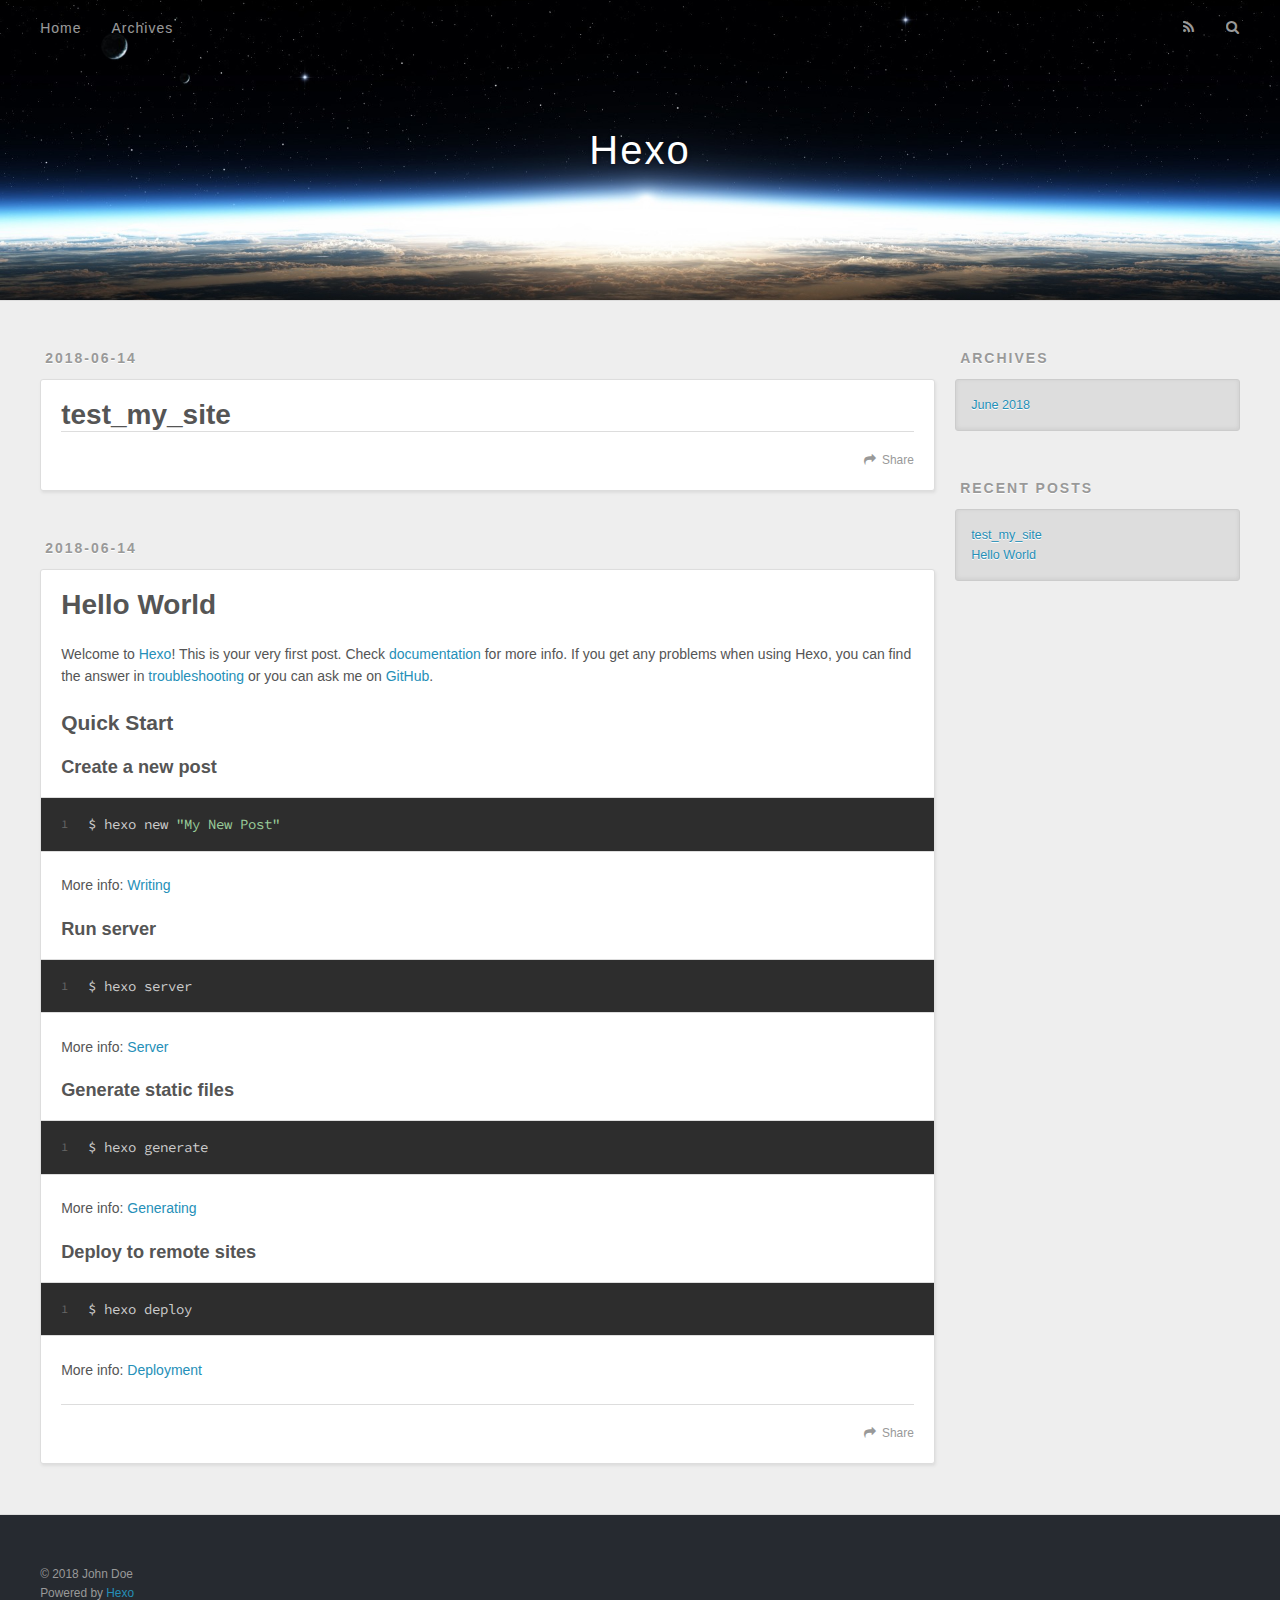
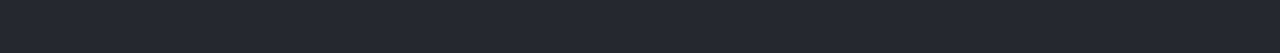
==== index.html @ 6af15e05 "Site updated: 2018-06-14 11:07:55" ====
<!DOCTYPE html>
<html>
<head>
  <meta charset="utf-8">
  

  
  <title>Hexo</title>
  <meta name="viewport" content="width=device-width, initial-scale=1, maximum-scale=1">
  <meta property="og:type" content="website">
<meta property="og:title" content="Hexo">
<meta property="og:url" content="http://yoursite.com/index.html">
<meta property="og:site_name" content="Hexo">
<meta property="og:locale" content="default">
<meta name="twitter:card" content="summary">
<meta name="twitter:title" content="Hexo">
  
    <link rel="alternate" href="/atom.xml" title="Hexo" type="application/atom+xml">
  
  
    <link rel="icon" href="/favicon.png">
  
  
    <link href="//fonts.googleapis.com/css?family=Source+Code+Pro" rel="stylesheet" type="text/css">
  
  <link rel="stylesheet" href="/css/style.css">
</head>

<body>
  <div id="container">
    <div id="wrap">
      <header id="header">
  <div id="banner"></div>
  <div id="header-outer" class="outer">
    <div id="header-title" class="inner">
      <h1 id="logo-wrap">
        <a href="/" id="logo">Hexo</a>
      </h1>
      
    </div>
    <div id="header-inner" class="inner">
      <nav id="main-nav">
        <a id="main-nav-toggle" class="nav-icon"></a>
        
          <a class="main-nav-link" href="/">Home</a>
        
          <a class="main-nav-link" href="/archives">Archives</a>
        
      </nav>
      <nav id="sub-nav">
        
          <a id="nav-rss-link" class="nav-icon" href="/atom.xml" title="RSS Feed"></a>
        
        <a id="nav-search-btn" class="nav-icon" title="Search"></a>
      </nav>
      <div id="search-form-wrap">
        <form action="//google.com/search" method="get" accept-charset="UTF-8" class="search-form"><input type="search" name="q" class="search-form-input" placeholder="Search"><button type="submit" class="search-form-submit">&#xF002;</button><input type="hidden" name="sitesearch" value="http://yoursite.com"></form>
      </div>
    </div>
  </div>
</header>
      <div class="outer">
        <section id="main">
  
    <article id="post-test-my-site" class="article article-type-post" itemscope itemprop="blogPost">
  <div class="article-meta">
    <a href="/2018/06/14/test-my-site/" class="article-date">
  <time datetime="2018-06-13T19:52:14.000Z" itemprop="datePublished">2018-06-14</time>
</a>
    
  </div>
  <div class="article-inner">
    
    
      <header class="article-header">
        
  
    <h1 itemprop="name">
      <a class="article-title" href="/2018/06/14/test-my-site/">test_my_site</a>
    </h1>
  

      </header>
    
    <div class="article-entry" itemprop="articleBody">
      
        
      
    </div>
    <footer class="article-footer">
      <a data-url="http://yoursite.com/2018/06/14/test-my-site/" data-id="cjidyrvux0000ncukqddvojl5" class="article-share-link">Share</a>
      
      
    </footer>
  </div>
  
</article>


  
    <article id="post-hello-world" class="article article-type-post" itemscope itemprop="blogPost">
  <div class="article-meta">
    <a href="/2018/06/14/hello-world/" class="article-date">
  <time datetime="2018-06-13T19:39:24.298Z" itemprop="datePublished">2018-06-14</time>
</a>
    
  </div>
  <div class="article-inner">
    
    
      <header class="article-header">
        
  
    <h1 itemprop="name">
      <a class="article-title" href="/2018/06/14/hello-world/">Hello World</a>
    </h1>
  

      </header>
    
    <div class="article-entry" itemprop="articleBody">
      
        <p>Welcome to <a href="https://hexo.io/" target="_blank" rel="noopener">Hexo</a>! This is your very first post. Check <a href="https://hexo.io/docs/" target="_blank" rel="noopener">documentation</a> for more info. If you get any problems when using Hexo, you can find the answer in <a href="https://hexo.io/docs/troubleshooting.html" target="_blank" rel="noopener">troubleshooting</a> or you can ask me on <a href="https://github.com/hexojs/hexo/issues" target="_blank" rel="noopener">GitHub</a>.</p>
<h2 id="Quick-Start"><a href="#Quick-Start" class="headerlink" title="Quick Start"></a>Quick Start</h2><h3 id="Create-a-new-post"><a href="#Create-a-new-post" class="headerlink" title="Create a new post"></a>Create a new post</h3><figure class="highlight bash"><table><tr><td class="gutter"><pre><span class="line">1</span><br></pre></td><td class="code"><pre><span class="line">$ hexo new <span class="string">"My New Post"</span></span><br></pre></td></tr></table></figure>
<p>More info: <a href="https://hexo.io/docs/writing.html" target="_blank" rel="noopener">Writing</a></p>
<h3 id="Run-server"><a href="#Run-server" class="headerlink" title="Run server"></a>Run server</h3><figure class="highlight bash"><table><tr><td class="gutter"><pre><span class="line">1</span><br></pre></td><td class="code"><pre><span class="line">$ hexo server</span><br></pre></td></tr></table></figure>
<p>More info: <a href="https://hexo.io/docs/server.html" target="_blank" rel="noopener">Server</a></p>
<h3 id="Generate-static-files"><a href="#Generate-static-files" class="headerlink" title="Generate static files"></a>Generate static files</h3><figure class="highlight bash"><table><tr><td class="gutter"><pre><span class="line">1</span><br></pre></td><td class="code"><pre><span class="line">$ hexo generate</span><br></pre></td></tr></table></figure>
<p>More info: <a href="https://hexo.io/docs/generating.html" target="_blank" rel="noopener">Generating</a></p>
<h3 id="Deploy-to-remote-sites"><a href="#Deploy-to-remote-sites" class="headerlink" title="Deploy to remote sites"></a>Deploy to remote sites</h3><figure class="highlight bash"><table><tr><td class="gutter"><pre><span class="line">1</span><br></pre></td><td class="code"><pre><span class="line">$ hexo deploy</span><br></pre></td></tr></table></figure>
<p>More info: <a href="https://hexo.io/docs/deployment.html" target="_blank" rel="noopener">Deployment</a></p>

      
    </div>
    <footer class="article-footer">
      <a data-url="http://yoursite.com/2018/06/14/hello-world/" data-id="cjidyrvvb0001ncukawbu285p" class="article-share-link">Share</a>
      
      
    </footer>
  </div>
  
</article>


  


</section>
        
          <aside id="sidebar">
  
    

  
    

  
    
  
    
  <div class="widget-wrap">
    <h3 class="widget-title">Archives</h3>
    <div class="widget">
      <ul class="archive-list"><li class="archive-list-item"><a class="archive-list-link" href="/archives/2018/06/">June 2018</a></li></ul>
    </div>
  </div>


  
    
  <div class="widget-wrap">
    <h3 class="widget-title">Recent Posts</h3>
    <div class="widget">
      <ul>
        
          <li>
            <a href="/2018/06/14/test-my-site/">test_my_site</a>
          </li>
        
          <li>
            <a href="/2018/06/14/hello-world/">Hello World</a>
          </li>
        
      </ul>
    </div>
  </div>

  
</aside>
        
      </div>
      <footer id="footer">
  
  <div class="outer">
    <div id="footer-info" class="inner">
      &copy; 2018 John Doe<br>
      Powered by <a href="http://hexo.io/" target="_blank">Hexo</a>
    </div>
  </div>
</footer>
    </div>
    <nav id="mobile-nav">
  
    <a href="/" class="mobile-nav-link">Home</a>
  
    <a href="/archives" class="mobile-nav-link">Archives</a>
  
</nav>
    

<script src="//ajax.googleapis.com/ajax/libs/jquery/2.0.3/jquery.min.js"></script>


  <link rel="stylesheet" href="/fancybox/jquery.fancybox.css">
  <script src="/fancybox/jquery.fancybox.pack.js"></script>


<script src="/js/script.js"></script>



  </div>
</body>
</html>
---- css/style.css ----
body {
  width: 100%;
}
body:before,
body:after {
  content: "";
  display: table;
}
body:after {
  clear: both;
}
html,
body,
div,
span,
applet,
object,
iframe,
h1,
h2,
h3,
h4,
h5,
h6,
p,
blockquote,
pre,
a,
abbr,
acronym,
address,
big,
cite,
code,
del,
dfn,
em,
img,
ins,
kbd,
q,
s,
samp,
small,
strike,
strong,
sub,
sup,
tt,
var,
dl,
dt,
dd,
ol,
ul,
li,
fieldset,
form,
label,
legend,
table,
caption,
tbody,
tfoot,
thead,
tr,
th,
td {
  margin: 0;
  padding: 0;
  border: 0;
  outline: 0;
  font-weight: inherit;
  font-style: inherit;
  font-family: inherit;
  font-size: 100%;
  vertical-align: baseline;
}
body {
  line-height: 1;
  color: #000;
  background: #fff;
}
ol,
ul {
  list-style: none;
}
table {
  border-collapse: separate;
  border-spacing: 0;
  vertical-align: middle;
}
caption,
th,
td {
  text-align: left;
  font-weight: normal;
  vertical-align: middle;
}
a img {
  border: none;
}
input,
button {
  margin: 0;
  padding: 0;
}
input::-moz-focus-inner,
button::-moz-focus-inner {
  border: 0;
  padding: 0;
}
@font-face {
  font-family: FontAwesome;
  font-style: normal;
  font-weight: normal;
  src: url("fonts/fontawesome-webfont.eot?v=#4.0.3");
  src: url("fonts/fontawesome-webfont.eot?#iefix&v=#4.0.3") format("embedded-opentype"), url("fonts/fontawesome-webfont.woff?v=#4.0.3") format("woff"), url("fonts/fontawesome-webfont.ttf?v=#4.0.3") format("truetype"), url("fonts/fontawesome-webfont.svg#fontawesomeregular?v=#4.0.3") format("svg");
}
html,
body,
#container {
  height: 100%;
}
body {
  background: #eee;
  font: 14px -apple-system, BlinkMacSystemFont, "Segoe UI", "Roboto", "Oxygen", "Ubuntu", "Cantarell", "Fira Sans", "Droid Sans", "Helvetica Neue", sans-serif;
  -webkit-text-size-adjust: 100%;
}
.outer {
  max-width: 1220px;
  margin: 0 auto;
  padding: 0 20px;
}
.outer:before,
.outer:after {
  content: "";
  display: table;
}
.outer:after {
  clear: both;
}
.inner {
  display: inline;
  float: left;
  width: 98.33333333333333%;
  margin: 0 0.833333333333333%;
}
.left,
.alignleft {
  float: left;
}
.right,
.alignright {
  float: right;
}
.clear {
  clear: both;
}
#container {
  position: relative;
}
.mobile-nav-on {
  overflow: hidden;
}
#wrap {
  height: 100%;
  width: 100%;
  position: absolute;
  top: 0;
  left: 0;
  -webkit-transition: 0.2s ease-out;
  -moz-transition: 0.2s ease-out;
  -ms-transition: 0.2s ease-out;
  transition: 0.2s ease-out;
  z-index: 1;
  background: #eee;
}
.mobile-nav-on #wrap {
  left: 280px;
}
@media screen and (min-width: 768px) {
  #main {
    display: inline;
    float: left;
    width: 73.33333333333333%;
    margin: 0 0.833333333333333%;
  }
}
.article-date,
.article-category-link,
.archive-year,
.widget-title {
  text-decoration: none;
  text-transform: uppercase;
  letter-spacing: 2px;
  color: #999;
  margin-bottom: 1em;
  margin-left: 5px;
  line-height: 1em;
  text-shadow: 0 1px #fff;
  font-weight: bold;
}
.article-inner,
.archive-article-inner {
  background: #fff;
  -webkit-box-shadow: 1px 2px 3px #ddd;
  box-shadow: 1px 2px 3px #ddd;
  border: 1px solid #ddd;
  border-radius: 3px;
}
.article-entry h1,
.widget h1 {
  font-size: 2em;
}
.article-entry h2,
.widget h2 {
  font-size: 1.5em;
}
.article-entry h3,
.widget h3 {
  font-size: 1.3em;
}
.article-entry h4,
.widget h4 {
  font-size: 1.2em;
}
.article-entry h5,
.widget h5 {
  font-size: 1em;
}
.article-entry h6,
.widget h6 {
  font-size: 1em;
  color: #999;
}
.article-entry hr,
.widget hr {
  border: 1px dashed #ddd;
}
.article-entry strong,
.widget strong {
  font-weight: bold;
}
.article-entry em,
.widget em,
.article-entry cite,
.widget cite {
  font-style: italic;
}
.article-entry sup,
.widget sup,
.article-entry sub,
.widget sub {
  font-size: 0.75em;
  line-height: 0;
  position: relative;
  vertical-align: baseline;
}
.article-entry sup,
.widget sup {
  top: -0.5em;
}
.article-entry sub,
.widget sub {
  bottom: -0.2em;
}
.article-entry small,
.widget small {
  font-size: 0.85em;
}
.article-entry acronym,
.widget acronym,
.article-entry abbr,
.widget abbr {
  border-bottom: 1px dotted;
}
.article-entry ul,
.widget ul,
.article-entry ol,
.widget ol,
.article-entry dl,
.widget dl {
  margin: 0 20px;
  line-height: 1.6em;
}
.article-entry ul ul,
.widget ul ul,
.article-entry ol ul,
.widget ol ul,
.article-entry ul ol,
.widget ul ol,
.article-entry ol ol,
.widget ol ol {
  margin-top: 0;
  margin-bottom: 0;
}
.article-entry ul,
.widget ul {
  list-style: disc;
}
.article-entry ol,
.widget ol {
  list-style: decimal;
}
.article-entry dt,
.widget dt {
  font-weight: bold;
}
#header {
  height: 300px;
  position: relative;
  border-bottom: 1px solid #ddd;
}
#header:before,
#header:after {
  content: "";
  position: absolute;
  left: 0;
  right: 0;
  height: 40px;
}
#header:before {
  top: 0;
  background: -webkit-linear-gradient(rgba(0,0,0,0.2), transparent);
  background: -moz-linear-gradient(rgba(0,0,0,0.2), transparent);
  background: -ms-linear-gradient(rgba(0,0,0,0.2), transparent);
  background: linear-gradient(rgba(0,0,0,0.2), transparent);
}
#header:after {
  bottom: 0;
  background: -webkit-linear-gradient(transparent, rgba(0,0,0,0.2));
  background: -moz-linear-gradient(transparent, rgba(0,0,0,0.2));
  background: -ms-linear-gradient(transparent, rgba(0,0,0,0.2));
  background: linear-gradient(transparent, rgba(0,0,0,0.2));
}
#header-outer {
  height: 100%;
  position: relative;
}
#header-inner {
  position: relative;
  overflow: hidden;
}
#banner {
  position: absolute;
  top: 0;
  left: 0;
  width: 100%;
  height: 100%;
  background: url("images/banner.jpg") center #000;
  -webkit-background-size: cover;
  -moz-background-size: cover;
  background-size: cover;
  z-index: -1;
}
#header-title {
  text-align: center;
  height: 40px;
  position: absolute;
  top: 50%;
  left: 0;
  margin-top: -20px;
}
#logo,
#subtitle {
  text-decoration: none;
  color: #fff;
  font-weight: 300;
  text-shadow: 0 1px 4px rgba(0,0,0,0.3);
}
#logo {
  font-size: 40px;
  line-height: 40px;
  letter-spacing: 2px;
}
#subtitle {
  font-size: 16px;
  line-height: 16px;
  letter-spacing: 1px;
}
#subtitle-wrap {
  margin-top: 16px;
}
#main-nav {
  float: left;
  margin-left: -15px;
}
.nav-icon,
.main-nav-link {
  float: left;
  color: #fff;
  opacity: 0.6;
  text-decoration: none;
  text-shadow: 0 1px rgba(0,0,0,0.2);
  -webkit-transition: opacity 0.2s;
  -moz-transition: opacity 0.2s;
  -ms-transition: opacity 0.2s;
  transition: opacity 0.2s;
  display: block;
  padding: 20px 15px;
}
.nav-icon:hover,
.main-nav-link:hover {
  opacity: 1;
}
.nav-icon {
  font-family: FontAwesome;
  text-align: center;
  font-size: 14px;
  width: 14px;
  height: 14px;
  padding: 20px 15px;
  position: relative;
  cursor: pointer;
}
.main-nav-link {
  font-weight: 300;
  letter-spacing: 1px;
}
@media screen and (max-width: 479px) {
  .main-nav-link {
    display: none;
  }
}
#main-nav-toggle {
  display: none;
}
#main-nav-toggle:before {
  content: "\f0c9";
}
@media screen and (max-width: 479px) {
  #main-nav-toggle {
    display: block;
  }
}
#sub-nav {
  float: right;
  margin-right: -15px;
}
#nav-rss-link:before {
  content: "\f09e";
}
#nav-search-btn:before {
  content: "\f002";
}
#search-form-wrap {
  position: absolute;
  top: 15px;
  width: 150px;
  height: 30px;
  right: -150px;
  opacity: 0;
  -webkit-transition: 0.2s ease-out;
  -moz-transition: 0.2s ease-out;
  -ms-transition: 0.2s ease-out;
  transition: 0.2s ease-out;
}
#search-form-wrap.on {
  opacity: 1;
  right: 0;
}
@media screen and (max-width: 479px) {
  #search-form-wrap {
    width: 100%;
    right: -100%;
  }
}
.search-form {
  position: absolute;
  top: 0;
  left: 0;
  right: 0;
  background: #fff;
  padding: 5px 15px;
  border-radius: 15px;
  -webkit-box-shadow: 0 0 10px rgba(0,0,0,0.3);
  box-shadow: 0 0 10px rgba(0,0,0,0.3);
}
.search-form-input {
  border: none;
  background: none;
  color: #555;
  width: 100%;
  font: 13px -apple-system, BlinkMacSystemFont, "Segoe UI", "Roboto", "Oxygen", "Ubuntu", "Cantarell", "Fira Sans", "Droid Sans", "Helvetica Neue", sans-serif;
  outline: none;
}
.search-form-input::-webkit-search-results-decoration,
.search-form-input::-webkit-search-cancel-button {
  -webkit-appearance: none;
}
.search-form-submit {
  position: absolute;
  top: 50%;
  right: 10px;
  margin-top: -7px;
  font: 13px FontAwesome;
  border: none;
  background: none;
  color: #bbb;
  cursor: pointer;
}
.search-form-submit:hover,
.search-form-submit:focus {
  color: #777;
}
.article {
  margin: 50px 0;
}
.article-inner {
  overflow: hidden;
}
.article-meta:before,
.article-meta:after {
  content: "";
  display: table;
}
.article-meta:after {
  clear: both;
}
.article-date {
  float: left;
}
.article-category {
  float: left;
  line-height: 1em;
  color: #ccc;
  text-shadow: 0 1px #fff;
  margin-left: 8px;
}
.article-category:before {
  content: "\2022";
}
.article-category-link {
  margin: 0 12px 1em;
}
.article-header {
  padding: 20px 20px 0;
}
.article-title {
  text-decoration: none;
  font-size: 2em;
  font-weight: bold;
  color: #555;
  line-height: 1.1em;
  -webkit-transition: color 0.2s;
  -moz-transition: color 0.2s;
  -ms-transition: color 0.2s;
  transition: color 0.2s;
}
a.article-title:hover {
  color: #258fb8;
}
.article-entry {
  color: #555;
  padding: 0 20px;
}
.article-entry:before,
.article-entry:after {
  content: "";
  display: table;
}
.article-entry:after {
  clear: both;
}
.article-entry p,
.article-entry table {
  line-height: 1.6em;
  margin: 1.6em 0;
}
.article-entry h1,
.article-entry h2,
.article-entry h3,
.article-entry h4,
.article-entry h5,
.article-entry h6 {
  font-weight: bold;
}
.article-entry h1,
.article-entry h2,
.article-entry h3,
.article-entry h4,
.article-entry h5,
.article-entry h6 {
  line-height: 1.1em;
  margin: 1.1em 0;
}
.article-entry a {
  color: #258fb8;
  text-decoration: none;
}
.article-entry a:hover {
  text-decoration: underline;
}
.article-entry ul,
.article-entry ol,
.article-entry dl {
  margin-top: 1.6em;
  margin-bottom: 1.6em;
}
.article-entry img,
.article-entry video {
  max-width: 100%;
  height: auto;
  display: block;
  margin: auto;
}
.article-entry iframe {
  border: none;
}
.article-entry table {
  width: 100%;
  border-collapse: collapse;
  border-spacing: 0;
}
.article-entry th {
  font-weight: bold;
  border-bottom: 3px solid #ddd;
  padding-bottom: 0.5em;
}
.article-entry td {
  border-bottom: 1px solid #ddd;
  padding: 10px 0;
}
.article-entry blockquote {
  font-family: Georgia, "Times New Roman", serif;
  font-size: 1.4em;
  margin: 1.6em 20px;
  text-align: center;
}
.article-entry blockquote footer {
  font-size: 14px;
  margin: 1.6em 0;
  font-family: -apple-system, BlinkMacSystemFont, "Segoe UI", "Roboto", "Oxygen", "Ubuntu", "Cantarell", "Fira Sans", "Droid Sans", "Helvetica Neue", sans-serif;
}
.article-entry blockquote footer cite:before {
  content: "—";
  padding: 0 0.5em;
}
.article-entry .pullquote {
  text-align: left;
  width: 45%;
  margin: 0;
}
.article-entry .pullquote.left {
  margin-left: 0.5em;
  margin-right: 1em;
}
.article-entry .pullquote.right {
  margin-right: 0.5em;
  margin-left: 1em;
}
.article-entry .caption {
  color: #999;
  display: block;
  font-size: 0.9em;
  margin-top: 0.5em;
  position: relative;
  text-align: center;
}
.article-entry .video-container {
  position: relative;
  padding-top: 56.25%;
  height: 0;
  overflow: hidden;
}
.article-entry .video-container iframe,
.article-entry .video-container object,
.article-entry .video-container embed {
  position: absolute;
  top: 0;
  left: 0;
  width: 100%;
  height: 100%;
  margin-top: 0;
}
.article-more-link a {
  display: inline-block;
  line-height: 1em;
  padding: 6px 15px;
  border-radius: 15px;
  background: #eee;
  color: #999;
  text-shadow: 0 1px #fff;
  text-decoration: none;
}
.article-more-link a:hover {
  background: #258fb8;
  color: #fff;
  text-decoration: none;
  text-shadow: 0 1px #1e7293;
}
.article-footer {
  font-size: 0.85em;
  line-height: 1.6em;
  border-top: 1px solid #ddd;
  padding-top: 1.6em;
  margin: 0 20px 20px;
}
.article-footer:before,
.article-footer:after {
  content: "";
  display: table;
}
.article-footer:after {
  clear: both;
}
.article-footer a {
  color: #999;
  text-decoration: none;
}
.article-footer a:hover {
  color: #555;
}
.article-tag-list-item {
  float: left;
  margin-right: 10px;
}
.article-tag-list-link:before {
  content: "#";
}
.article-comment-link {
  float: right;
}
.article-comment-link:before {
  content: "\f075";
  font-family: FontAwesome;
  padding-right: 8px;
}
.article-share-link {
  cursor: pointer;
  float: right;
  margin-left: 20px;
}
.article-share-link:before {
  content: "\f064";
  font-family: FontAwesome;
  padding-right: 6px;
}
#article-nav {
  position: relative;
}
#article-nav:before,
#article-nav:after {
  content: "";
  display: table;
}
#article-nav:after {
  clear: both;
}
@media screen and (min-width: 768px) {
  #article-nav {
    margin: 50px 0;
  }
  #article-nav:before {
    width: 8px;
    height: 8px;
    position: absolute;
    top: 50%;
    left: 50%;
    margin-top: -4px;
    margin-left: -4px;
    content: "";
    border-radius: 50%;
    background: #ddd;
    -webkit-box-shadow: 0 1px 2px #fff;
    box-shadow: 0 1px 2px #fff;
  }
}
.article-nav-link-wrap {
  text-decoration: none;
  text-shadow: 0 1px #fff;
  color: #999;
  -webkit-box-sizing: border-box;
  -moz-box-sizing: border-box;
  box-sizing: border-box;
  margin-top: 50px;
  text-align: center;
  display: block;
}
.article-nav-link-wrap:hover {
  color: #555;
}
@media screen and (min-width: 768px) {
  .article-nav-link-wrap {
    width: 50%;
    margin-top: 0;
  }
}
@media screen and (min-width: 768px) {
  #article-nav-newer {
    float: left;
    text-align: right;
    padding-right: 20px;
  }
}
@media screen and (min-width: 768px) {
  #article-nav-older {
    float: right;
    text-align: left;
    padding-left: 20px;
  }
}
.article-nav-caption {
  text-transform: uppercase;
  letter-spacing: 2px;
  color: #ddd;
  line-height: 1em;
  font-weight: bold;
}
#article-nav-newer .article-nav-caption {
  margin-right: -2px;
}
.article-nav-title {
  font-size: 0.85em;
  line-height: 1.6em;
  margin-top: 0.5em;
}
.article-share-box {
  position: absolute;
  display: none;
  background: #fff;
  -webkit-box-shadow: 1px 2px 10px rgba(0,0,0,0.2);
  box-shadow: 1px 2px 10px rgba(0,0,0,0.2);
  border-radius: 3px;
  margin-left: -145px;
  overflow: hidden;
  z-index: 1;
}
.article-share-box.on {
  display: block;
}
.article-share-input {
  width: 100%;
  background: none;
  -webkit-box-sizing: border-box;
  -moz-box-sizing: border-box;
  box-sizing: border-box;
  font: 14px -apple-system, BlinkMacSystemFont, "Segoe UI", "Roboto", "Oxygen", "Ubuntu", "Cantarell", "Fira Sans", "Droid Sans", "Helvetica Neue", sans-serif;
  padding: 0 15px;
  color: #555;
  outline: none;
  border: 1px solid #ddd;
  border-radius: 3px 3px 0 0;
  height: 36px;
  line-height: 36px;
}
.article-share-links {
  background: #eee;
}
.article-share-links:before,
.article-share-links:after {
  content: "";
  display: table;
}
.article-share-links:after {
  clear: both;
}
.article-share-twitter,
.article-share-facebook,
.article-share-pinterest,
.article-share-google {
  width: 50px;
  height: 36px;
  display: block;
  float: left;
  position: relative;
  color: #999;
  text-shadow: 0 1px #fff;
}
.article-share-twitter:before,
.article-share-facebook:before,
.article-share-pinterest:before,
.article-share-google:before {
  font-size: 20px;
  font-family: FontAwesome;
  width: 20px;
  height: 20px;
  position: absolute;
  top: 50%;
  left: 50%;
  margin-top: -10px;
  margin-left: -10px;
  text-align: center;
}
.article-share-twitter:hover,
.article-share-facebook:hover,
.article-share-pinterest:hover,
.article-share-google:hover {
  color: #fff;
}
.article-share-twitter:before {
  content: "\f099";
}
.article-share-twitter:hover {
  background: #00aced;
  text-shadow: 0 1px #008abe;
}
.article-share-facebook:before {
  content: "\f09a";
}
.article-share-facebook:hover {
  background: #3b5998;
  text-shadow: 0 1px #2f477a;
}
.article-share-pinterest:before {
  content: "\f0d2";
}
.article-share-pinterest:hover {
  background: #cb2027;
  text-shadow: 0 1px #a21a1f;
}
.article-share-google:before {
  content: "\f0d5";
}
.article-share-google:hover {
  background: #dd4b39;
  text-shadow: 0 1px #be3221;
}
.article-gallery {
  background: #000;
  position: relative;
}
.article-gallery-photos {
  position: relative;
  overflow: hidden;
}
.article-gallery-img {
  display: none;
  max-width: 100%;
}
.article-gallery-img:first-child {
  display: block;
}
.article-gallery-img.loaded {
  position: absolute;
  display: block;
}
.article-gallery-img img {
  display: block;
  max-width: 100%;
  margin: 0 auto;
}
#comments {
  background: #fff;
  -webkit-box-shadow: 1px 2px 3px #ddd;
  box-shadow: 1px 2px 3px #ddd;
  padding: 20px;
  border: 1px solid #ddd;
  border-radius: 3px;
  margin: 50px 0;
}
#comments a {
  color: #258fb8;
}
.archives-wrap {
  margin: 50px 0;
}
.archives:before,
.archives:after {
  content: "";
  display: table;
}
.archives:after {
  clear: both;
}
.archive-year-wrap {
  margin-bottom: 1em;
}
.archives {
  -webkit-column-gap: 10px;
  -moz-column-gap: 10px;
  column-gap: 10px;
}
@media screen and (min-width: 480px) and (max-width: 767px) {
  .archives {
    -webkit-column-count: 2;
    -moz-column-count: 2;
    column-count: 2;
  }
}
@media screen and (min-width: 768px) {
  .archives {
    -webkit-column-count: 3;
    -moz-column-count: 3;
    column-count: 3;
  }
}
.archive-article {
  -webkit-column-break-inside: avoid;
  page-break-inside: avoid;
  overflow: hidden;
  break-inside: avoid-column;
}
.archive-article-inner {
  padding: 10px;
  margin-bottom: 15px;
}
.archive-article-title {
  text-decoration: none;
  font-weight: bold;
  color: #555;
  -webkit-transition: color 0.2s;
  -moz-transition: color 0.2s;
  -ms-transition: color 0.2s;
  transition: color 0.2s;
  line-height: 1.6em;
}
.archive-article-title:hover {
  color: #258fb8;
}
.archive-article-footer {
  margin-top: 1em;
}
.archive-article-date {
  color: #999;
  text-decoration: none;
  font-size: 0.85em;
  line-height: 1em;
  margin-bottom: 0.5em;
  display: block;
}
#page-nav {
  margin: 50px auto;
  background: #fff;
  -webkit-box-shadow: 1px 2px 3px #ddd;
  box-shadow: 1px 2px 3px #ddd;
  border: 1px solid #ddd;
  border-radius: 3px;
  text-align: center;
  color: #999;
  overflow: hidden;
}
#page-nav:before,
#page-nav:after {
  content: "";
  display: table;
}
#page-nav:after {
  clear: both;
}
#page-nav a,
#page-nav span {
  padding: 10px 20px;
  line-height: 1;
  height: 2ex;
}
#page-nav a {
  color: #999;
  text-decoration: none;
}
#page-nav a:hover {
  background: #999;
  color: #fff;
}
#page-nav .prev {
  float: left;
}
#page-nav .next {
  float: right;
}
#page-nav .page-number {
  display: inline-block;
}
@media screen and (max-width: 479px) {
  #page-nav .page-number {
    display: none;
  }
}
#page-nav .current {
  color: #555;
  font-weight: bold;
}
#page-nav .space {
  color: #ddd;
}
#footer {
  background: #262a30;
  padding: 50px 0;
  border-top: 1px solid #ddd;
  color: #999;
}
#footer a {
  color: #258fb8;
  text-decoration: none;
}
#footer a:hover {
  text-decoration: underline;
}
#footer-info {
  line-height: 1.6em;
  font-size: 0.85em;
}
.article-entry pre,
.article-entry .highlight {
  background: #2d2d2d;
  margin: 0 -20px;
  padding: 15px 20px;
  border-style: solid;
  border-color: #ddd;
  border-width: 1px 0;
  overflow: auto;
  color: #ccc;
  line-height: 22.400000000000002px;
}
.article-entry .highlight .gutter pre,
.article-entry .gist .gist-file .gist-data .line-numbers {
  color: #666;
  font-size: 0.85em;
}
.article-entry pre,
.article-entry code {
  font-family: "Source Code Pro", Consolas, Monaco, Menlo, Consolas, monospace;
}
.article-entry code {
  background: #eee;
  text-shadow: 0 1px #fff;
  padding: 0 0.3em;
}
.article-entry pre code {
  background: none;
  text-shadow: none;
  padding: 0;
}
.article-entry .highlight pre {
  border: none;
  margin: 0;
  padding: 0;
}
.article-entry .highlight table {
  margin: 0;
  width: auto;
}
.article-entry .highlight td {
  border: none;
  padding: 0;
}
.article-entry .highlight figcaption {
  font-size: 0.85em;
  color: #999;
  line-height: 1em;
  margin-bottom: 1em;
}
.article-entry .highlight figcaption:before,
.article-entry .highlight figcaption:after {
  content: "";
  display: table;
}
.article-entry .highlight figcaption:after {
  clear: both;
}
.article-entry .highlight figcaption a {
  float: right;
}
.article-entry .highlight .gutter pre {
  text-align: right;
  padding-right: 20px;
}
.article-entry .highlight .line {
  height: 22.400000000000002px;
}
.article-entry .highlight .line.marked {
  background: #515151;
}
.article-entry .gist {
  margin: 0 -20px;
  border-style: solid;
  border-color: #ddd;
  border-width: 1px 0;
  background: #2d2d2d;
  padding: 15px 20px 15px 0;
}
.article-entry .gist .gist-file {
  border: none;
  font-family: "Source Code Pro", Consolas, Monaco, Menlo, Consolas, monospace;
  margin: 0;
}
.article-entry .gist .gist-file .gist-data {
  background: none;
  border: none;
}
.article-entry .gist .gist-file .gist-data .line-numbers {
  background: none;
  border: none;
  padding: 0 20px 0 0;
}
.article-entry .gist .gist-file .gist-data .line-data {
  padding: 0 !important;
}
.article-entry .gist .gist-file .highlight {
  margin: 0;
  padding: 0;
  border: none;
}
.article-entry .gist .gist-file .gist-meta {
  background: #2d2d2d;
  color: #999;
  font: 0.85em -apple-system, BlinkMacSystemFont, "Segoe UI", "Roboto", "Oxygen", "Ubuntu", "Cantarell", "Fira Sans", "Droid Sans", "Helvetica Neue", sans-serif;
  text-shadow: 0 0;
  padding: 0;
  margin-top: 1em;
  margin-left: 20px;
}
.article-entry .gist .gist-file .gist-meta a {
  color: #258fb8;
  font-weight: normal;
}
.article-entry .gist .gist-file .gist-meta a:hover {
  text-decoration: underline;
}
pre .comment,
pre .title {
  color: #999;
}
pre .variable,
pre .attribute,
pre .tag,
pre .regexp,
pre .ruby .constant,
pre .xml .tag .title,
pre .xml .pi,
pre .xml .doctype,
pre .html .doctype,
pre .css .id,
pre .css .class,
pre .css .pseudo {
  color: #f2777a;
}
pre .number,
pre .preprocessor,
pre .built_in,
pre .literal,
pre .params,
pre .constant {
  color: #f99157;
}
pre .class,
pre .ruby .class .title,
pre .css .rules .attribute {
  color: #9c9;
}
pre .string,
pre .value,
pre .inheritance,
pre .header,
pre .ruby .symbol,
pre .xml .cdata {
  color: #9c9;
}
pre .css .hexcolor {
  color: #6cc;
}
pre .function,
pre .python .decorator,
pre .python .title,
pre .ruby .function .title,
pre .ruby .title .keyword,
pre .perl .sub,
pre .javascript .title,
pre .coffeescript .title {
  color: #69c;
}
pre .keyword,
pre .javascript .function {
  color: #c9c;
}
@media screen and (max-width: 479px) {
  #mobile-nav {
    position: absolute;
    top: 0;
    left: 0;
    width: 280px;
    height: 100%;
    background: #191919;
    border-right: 1px solid #fff;
  }
}
@media screen and (max-width: 479px) {
  .mobile-nav-link {
    display: block;
    color: #999;
    text-decoration: none;
    padding: 15px 20px;
    font-weight: bold;
  }
  .mobile-nav-link:hover {
    color: #fff;
  }
}
@media screen and (min-width: 768px) {
  #sidebar {
    display: inline;
    float: left;
    width: 23.333333333333332%;
    margin: 0 0.833333333333333%;
  }
}
.widget-wrap {
  margin: 50px 0;
}
.widget {
  color: #777;
  text-shadow: 0 1px #fff;
  background: #ddd;
  -webkit-box-shadow: 0 -1px 4px #ccc inset;
  box-shadow: 0 -1px 4px #ccc inset;
  border: 1px solid #ccc;
  padding: 15px;
  border-radius: 3px;
}
.widget a {
  color: #258fb8;
  text-decoration: none;
}
.widget a:hover {
  text-decoration: underline;
}
.widget ul ul,
.widget ol ul,
.widget dl ul,
.widget ul ol,
.widget ol ol,
.widget dl ol,
.widget ul dl,
.widget ol dl,
.widget dl dl {
  margin-left: 15px;
  list-style: disc;
}
.widget {
  line-height: 1.6em;
  word-wrap: break-word;
  font-size: 0.9em;
}
.widget ul,
.widget ol {
  list-style: none;
  margin: 0;
}
.widget ul ul,
.widget ol ul,
.widget ul ol,
.widget ol ol {
  margin: 0 20px;
}
.widget ul ul,
.widget ol ul {
  list-style: disc;
}
.widget ul ol,
.widget ol ol {
  list-style: decimal;
}
.category-list-count,
.tag-list-count,
.archive-list-count {
  padding-left: 5px;
  color: #999;
  font-size: 0.85em;
}
.category-list-count:before,
.tag-list-count:before,
.archive-list-count:before {
  content: "(";
}
.category-list-count:after,
.tag-list-count:after,
.archive-list-count:after {
  content: ")";
}
.tagcloud a {
  margin-right: 5px;
  display: inline-block;
}
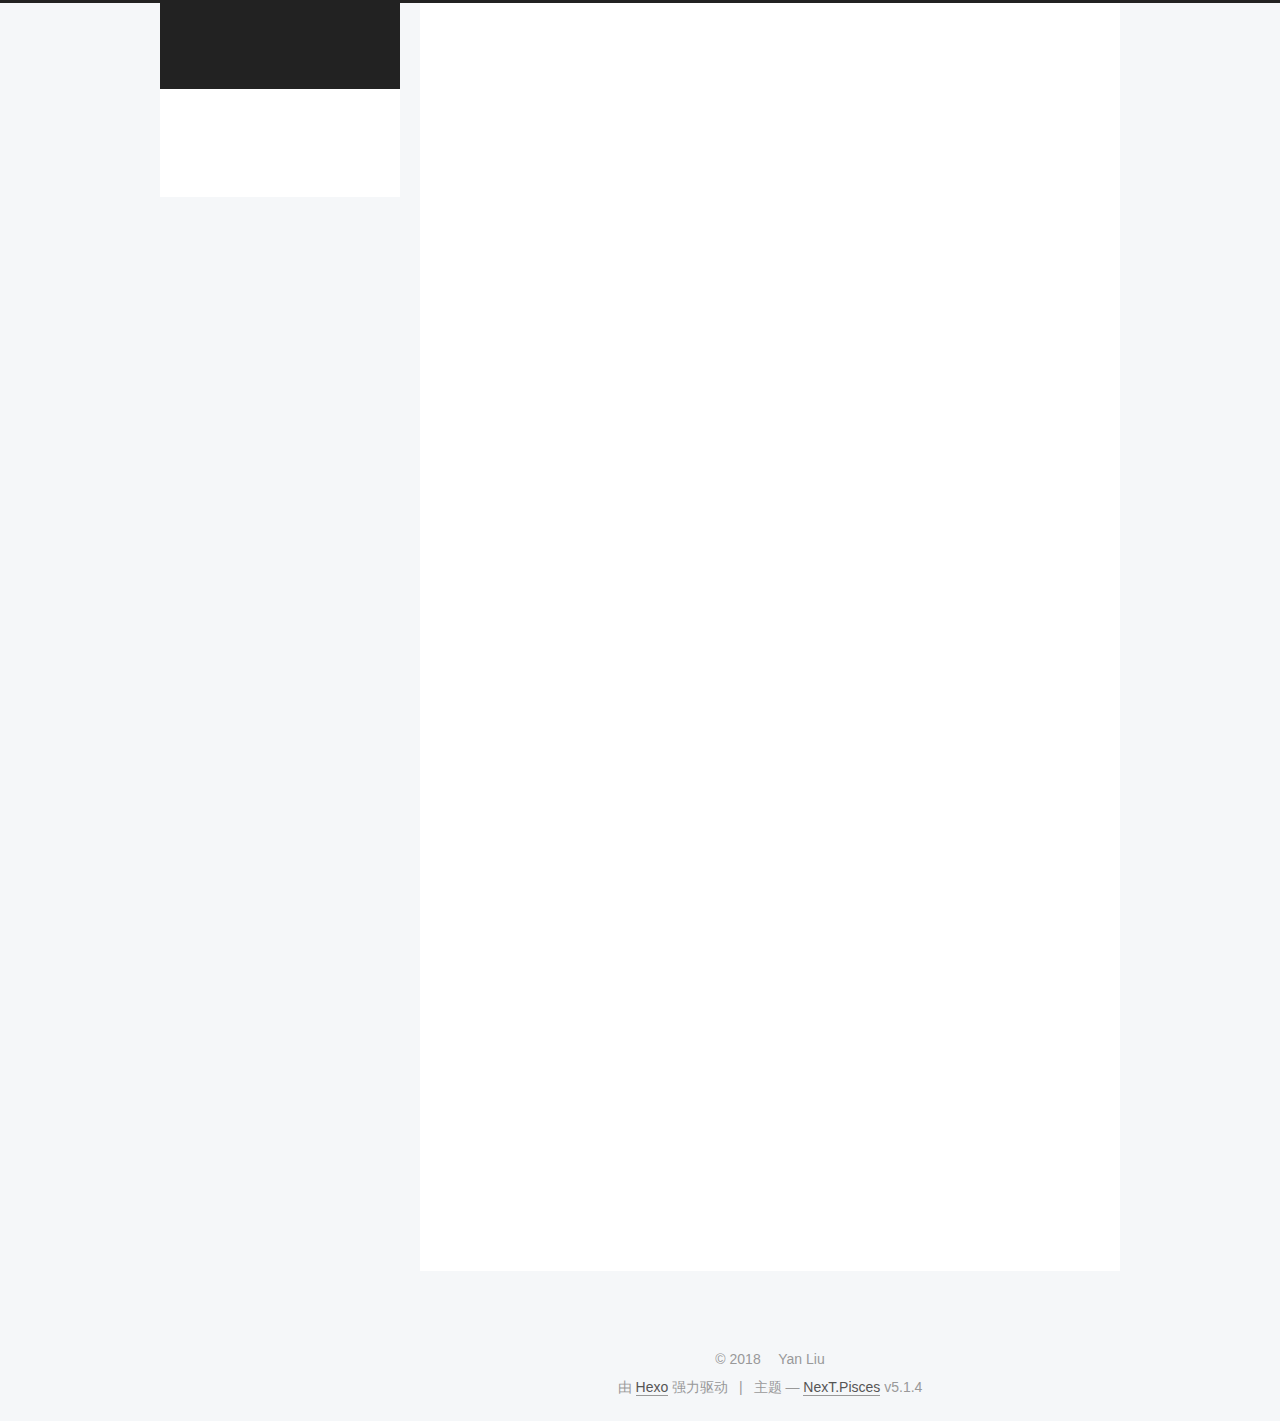
==== commit 3ead93de: "Site updated: 2018-06-14 15:27:34" ====
--- a/index.html
+++ b/index.html
@@ -1,126 +1,425 @@
 <!DOCTYPE html>
-<html>
+
+
+
+  
+
+
+<html class="theme-next pisces use-motion" lang="zh-Hans">
 <head>
-  <meta charset="utf-8">
-  
-
-  
-  <title>Hexo</title>
-  <meta name="viewport" content="width=device-width, initial-scale=1, maximum-scale=1">
-  <meta property="og:type" content="website">
-<meta property="og:title" content="Hexo">
+  <meta charset="UTF-8"/>
+<meta http-equiv="X-UA-Compatible" content="IE=edge" />
+<meta name="viewport" content="width=device-width, initial-scale=1, maximum-scale=1"/>
+<meta name="theme-color" content="#222">
+
+
+
+
+
+
+
+
+
+<meta http-equiv="Cache-Control" content="no-transform" />
+<meta http-equiv="Cache-Control" content="no-siteapp" />
+
+
+
+
+
+
+
+
+
+
+
+
+
+
+
+
+  
+  
+  <link href="/lib/fancybox/source/jquery.fancybox.css?v=2.1.5" rel="stylesheet" type="text/css" />
+
+
+
+
+
+
+
+<link href="/lib/font-awesome/css/font-awesome.min.css?v=4.6.2" rel="stylesheet" type="text/css" />
+
+<link href="/css/main.css?v=5.1.4" rel="stylesheet" type="text/css" />
+
+
+  <link rel="apple-touch-icon" sizes="180x180" href="/images/apple-touch-icon-next.png?v=5.1.4">
+
+
+  <link rel="icon" type="image/png" sizes="32x32" href="/images/favicon-32x32-next.png?v=5.1.4">
+
+
+  <link rel="icon" type="image/png" sizes="16x16" href="/images/favicon-16x16-next.png?v=5.1.4">
+
+
+  <link rel="mask-icon" href="/images/logo.svg?v=5.1.4" color="#222">
+
+
+
+
+
+  <meta name="keywords" content="Hexo, NexT" />
+
+
+
+
+
+
+
+
+
+
+<meta property="og:type" content="website">
+<meta property="og:title" content="Yan Liu&#39;s Blog">
 <meta property="og:url" content="http://yoursite.com/index.html">
-<meta property="og:site_name" content="Hexo">
-<meta property="og:locale" content="default">
+<meta property="og:site_name" content="Yan Liu&#39;s Blog">
+<meta property="og:locale" content="zh-Hans">
 <meta name="twitter:card" content="summary">
-<meta name="twitter:title" content="Hexo">
-  
-    <link rel="alternate" href="/atom.xml" title="Hexo" type="application/atom+xml">
-  
-  
-    <link rel="icon" href="/favicon.png">
-  
-  
-    <link href="//fonts.googleapis.com/css?family=Source+Code+Pro" rel="stylesheet" type="text/css">
-  
-  <link rel="stylesheet" href="/css/style.css">
+<meta name="twitter:title" content="Yan Liu&#39;s Blog">
+
+
+
+<script type="text/javascript" id="hexo.configurations">
+  var NexT = window.NexT || {};
+  var CONFIG = {
+    root: '/',
+    scheme: 'Pisces',
+    version: '5.1.4',
+    sidebar: {"position":"left","display":"post","offset":12,"b2t":false,"scrollpercent":false,"onmobile":false},
+    fancybox: true,
+    tabs: true,
+    motion: {"enable":true,"async":false,"transition":{"post_block":"fadeIn","post_header":"slideDownIn","post_body":"slideDownIn","coll_header":"slideLeftIn","sidebar":"slideUpIn"}},
+    duoshuo: {
+      userId: '0',
+      author: '博主'
+    },
+    algolia: {
+      applicationID: '',
+      apiKey: '',
+      indexName: '',
+      hits: {"per_page":10},
+      labels: {"input_placeholder":"Search for Posts","hits_empty":"We didn't find any results for the search: ${query}","hits_stats":"${hits} results found in ${time} ms"}
+    }
+  };
+</script>
+
+
+
+  <link rel="canonical" href="http://yoursite.com/"/>
+
+
+
+
+
+  <title>Yan Liu's Blog</title>
+  
+
+
+
+
+
+
+
+
 </head>
 
-<body>
-  <div id="container">
-    <div id="wrap">
-      <header id="header">
-  <div id="banner"></div>
-  <div id="header-outer" class="outer">
-    <div id="header-title" class="inner">
-      <h1 id="logo-wrap">
-        <a href="/" id="logo">Hexo</a>
-      </h1>
-      
+<body itemscope itemtype="http://schema.org/WebPage" lang="zh-Hans">
+
+  
+  
+    
+  
+
+  <div class="container sidebar-position-left 
+  page-home">
+    <div class="headband"></div>
+
+    <header id="header" class="header" itemscope itemtype="http://schema.org/WPHeader">
+      <div class="header-inner"><div class="site-brand-wrapper">
+  <div class="site-meta ">
+    
+
+    <div class="custom-logo-site-title">
+      <a href="/"  class="brand" rel="start">
+        <span class="logo-line-before"><i></i></span>
+        <span class="site-title">Yan Liu's Blog</span>
+        <span class="logo-line-after"><i></i></span>
+      </a>
     </div>
-    <div id="header-inner" class="inner">
-      <nav id="main-nav">
-        <a id="main-nav-toggle" class="nav-icon"></a>
-        
-          <a class="main-nav-link" href="/">Home</a>
-        
-          <a class="main-nav-link" href="/archives">Archives</a>
-        
-      </nav>
-      <nav id="sub-nav">
-        
-          <a id="nav-rss-link" class="nav-icon" href="/atom.xml" title="RSS Feed"></a>
-        
-        <a id="nav-search-btn" class="nav-icon" title="Search"></a>
-      </nav>
-      <div id="search-form-wrap">
-        <form action="//google.com/search" method="get" accept-charset="UTF-8" class="search-form"><input type="search" name="q" class="search-form-input" placeholder="Search"><button type="submit" class="search-form-submit">&#xF002;</button><input type="hidden" name="sitesearch" value="http://yoursite.com"></form>
-      </div>
+      
+        <p class="site-subtitle"></p>
+      
+  </div>
+
+  <div class="site-nav-toggle">
+    <button>
+      <span class="btn-bar"></span>
+      <span class="btn-bar"></span>
+      <span class="btn-bar"></span>
+    </button>
+  </div>
+</div>
+
+<nav class="site-nav">
+  
+
+  
+    <ul id="menu" class="menu">
+      
+        
+        <li class="menu-item menu-item-home">
+          <a href="/" rel="section">
+            
+              <i class="menu-item-icon fa fa-fw fa-home"></i> <br />
+            
+            首页
+          </a>
+        </li>
+      
+        
+        <li class="menu-item menu-item-archives">
+          <a href="/archives/" rel="section">
+            
+              <i class="menu-item-icon fa fa-fw fa-archive"></i> <br />
+            
+            归档
+          </a>
+        </li>
+      
+
+      
+    </ul>
+  
+
+  
+</nav>
+
+
+
+ </div>
+    </header>
+
+    <main id="main" class="main">
+      <div class="main-inner">
+        <div class="content-wrap">
+          <div id="content" class="content">
+            
+  <section id="posts" class="posts-expand">
+    
+      
+
+  
+
+  
+  
+  
+
+  <article class="post post-type-normal" itemscope itemtype="http://schema.org/Article">
+  
+  
+  
+  <div class="post-block">
+    <link itemprop="mainEntityOfPage" href="http://yoursite.com/2018/06/14/test-my-site/">
+
+    <span hidden itemprop="author" itemscope itemtype="http://schema.org/Person">
+      <meta itemprop="name" content="Yan Liu">
+      <meta itemprop="description" content="">
+      <meta itemprop="image" content="/images/avatar.gif">
+    </span>
+
+    <span hidden itemprop="publisher" itemscope itemtype="http://schema.org/Organization">
+      <meta itemprop="name" content="Yan Liu's Blog">
+    </span>
+
+    
+      <header class="post-header">
+
+        
+        
+          <h1 class="post-title" itemprop="name headline">
+                
+                <a class="post-title-link" href="/2018/06/14/test-my-site/" itemprop="url">test_my_site</a></h1>
+        
+
+        <div class="post-meta">
+          <span class="post-time">
+            
+              <span class="post-meta-item-icon">
+                <i class="fa fa-calendar-o"></i>
+              </span>
+              
+                <span class="post-meta-item-text">发表于</span>
+              
+              <time title="创建于" itemprop="dateCreated datePublished" datetime="2018-06-14T03:52:14+08:00">
+                2018-06-14
+              </time>
+            
+
+            
+
+            
+          </span>
+
+          
+
+          
+            
+          
+
+          
+          
+
+          
+
+          
+
+          
+
+        </div>
+      </header>
+    
+
+    
+    
+    
+    <div class="post-body" itemprop="articleBody">
+
+      
+      
+
+      
+        
+          
+            
+          
+        
+      
     </div>
-  </div>
-</header>
-      <div class="outer">
-        <section id="main">
-  
-    <article id="post-test-my-site" class="article article-type-post" itemscope itemprop="blogPost">
-  <div class="article-meta">
-    <a href="/2018/06/14/test-my-site/" class="article-date">
-  <time datetime="2018-06-13T19:52:14.000Z" itemprop="datePublished">2018-06-14</time>
-</a>
-    
-  </div>
-  <div class="article-inner">
-    
-    
-      <header class="article-header">
-        
-  
-    <h1 itemprop="name">
-      <a class="article-title" href="/2018/06/14/test-my-site/">test_my_site</a>
-    </h1>
-  
-
-      </header>
-    
-    <div class="article-entry" itemprop="articleBody">
-      
-        
-      
-    </div>
-    <footer class="article-footer">
-      <a data-url="http://yoursite.com/2018/06/14/test-my-site/" data-id="cjidyrvux0000ncukqddvojl5" class="article-share-link">Share</a>
-      
+    
+    
+    
+
+    
+
+    
+
+    
+
+    <footer class="post-footer">
+      
+
+      
+
+      
+
+      
+      
+        <div class="post-eof"></div>
       
     </footer>
   </div>
   
-</article>
-
-
-  
-    <article id="post-hello-world" class="article article-type-post" itemscope itemprop="blogPost">
-  <div class="article-meta">
-    <a href="/2018/06/14/hello-world/" class="article-date">
-  <time datetime="2018-06-13T19:39:24.298Z" itemprop="datePublished">2018-06-14</time>
-</a>
-    
-  </div>
-  <div class="article-inner">
-    
-    
-      <header class="article-header">
-        
-  
-    <h1 itemprop="name">
-      <a class="article-title" href="/2018/06/14/hello-world/">Hello World</a>
-    </h1>
-  
-
+  
+  
+  </article>
+
+
+    
+      
+
+  
+
+  
+  
+  
+
+  <article class="post post-type-normal" itemscope itemtype="http://schema.org/Article">
+  
+  
+  
+  <div class="post-block">
+    <link itemprop="mainEntityOfPage" href="http://yoursite.com/2018/06/14/hello-world/">
+
+    <span hidden itemprop="author" itemscope itemtype="http://schema.org/Person">
+      <meta itemprop="name" content="Yan Liu">
+      <meta itemprop="description" content="">
+      <meta itemprop="image" content="/images/avatar.gif">
+    </span>
+
+    <span hidden itemprop="publisher" itemscope itemtype="http://schema.org/Organization">
+      <meta itemprop="name" content="Yan Liu's Blog">
+    </span>
+
+    
+      <header class="post-header">
+
+        
+        
+          <h1 class="post-title" itemprop="name headline">
+                
+                <a class="post-title-link" href="/2018/06/14/hello-world/" itemprop="url">Hello World</a></h1>
+        
+
+        <div class="post-meta">
+          <span class="post-time">
+            
+              <span class="post-meta-item-icon">
+                <i class="fa fa-calendar-o"></i>
+              </span>
+              
+                <span class="post-meta-item-text">发表于</span>
+              
+              <time title="创建于" itemprop="dateCreated datePublished" datetime="2018-06-14T03:39:24+08:00">
+                2018-06-14
+              </time>
+            
+
+            
+
+            
+          </span>
+
+          
+
+          
+            
+          
+
+          
+          
+
+          
+
+          
+
+          
+
+        </div>
       </header>
     
-    <div class="article-entry" itemprop="articleBody">
-      
-        <p>Welcome to <a href="https://hexo.io/" target="_blank" rel="noopener">Hexo</a>! This is your very first post. Check <a href="https://hexo.io/docs/" target="_blank" rel="noopener">documentation</a> for more info. If you get any problems when using Hexo, you can find the answer in <a href="https://hexo.io/docs/troubleshooting.html" target="_blank" rel="noopener">troubleshooting</a> or you can ask me on <a href="https://github.com/hexojs/hexo/issues" target="_blank" rel="noopener">GitHub</a>.</p>
+
+    
+    
+    
+    <div class="post-body" itemprop="articleBody">
+
+      
+      
+
+      
+        
+          
+            <p>Welcome to <a href="https://hexo.io/" target="_blank" rel="noopener">Hexo</a>! This is your very first post. Check <a href="https://hexo.io/docs/" target="_blank" rel="noopener">documentation</a> for more info. If you get any problems when using Hexo, you can find the answer in <a href="https://hexo.io/docs/troubleshooting.html" target="_blank" rel="noopener">troubleshooting</a> or you can ask me on <a href="https://github.com/hexojs/hexo/issues" target="_blank" rel="noopener">GitHub</a>.</p>
 <h2 id="Quick-Start"><a href="#Quick-Start" class="headerlink" title="Quick Start"></a>Quick Start</h2><h3 id="Create-a-new-post"><a href="#Create-a-new-post" class="headerlink" title="Create a new post"></a>Create a new post</h3><figure class="highlight bash"><table><tr><td class="gutter"><pre><span class="line">1</span><br></pre></td><td class="code"><pre><span class="line">$ hexo new <span class="string">"My New Post"</span></span><br></pre></td></tr></table></figure>
 <p>More info: <a href="https://hexo.io/docs/writing.html" target="_blank" rel="noopener">Writing</a></p>
 <h3 id="Run-server"><a href="#Run-server" class="headerlink" title="Run server"></a>Run server</h3><figure class="highlight bash"><table><tr><td class="gutter"><pre><span class="line">1</span><br></pre></td><td class="code"><pre><span class="line">$ hexo server</span><br></pre></td></tr></table></figure>
@@ -130,95 +429,314 @@
 <h3 id="Deploy-to-remote-sites"><a href="#Deploy-to-remote-sites" class="headerlink" title="Deploy to remote sites"></a>Deploy to remote sites</h3><figure class="highlight bash"><table><tr><td class="gutter"><pre><span class="line">1</span><br></pre></td><td class="code"><pre><span class="line">$ hexo deploy</span><br></pre></td></tr></table></figure>
 <p>More info: <a href="https://hexo.io/docs/deployment.html" target="_blank" rel="noopener">Deployment</a></p>
 
+          
+        
       
     </div>
-    <footer class="article-footer">
-      <a data-url="http://yoursite.com/2018/06/14/hello-world/" data-id="cjidyrvvb0001ncukawbu285p" class="article-share-link">Share</a>
-      
+    
+    
+    
+
+    
+
+    
+
+    
+
+    <footer class="post-footer">
+      
+
+      
+
+      
+
+      
+      
+        <div class="post-eof"></div>
       
     </footer>
   </div>
   
-</article>
-
-
-  
-
-
-</section>
-        
-          <aside id="sidebar">
-  
-    
-
-  
-    
-
-  
-    
-  
-    
-  <div class="widget-wrap">
-    <h3 class="widget-title">Archives</h3>
-    <div class="widget">
-      <ul class="archive-list"><li class="archive-list-item"><a class="archive-list-link" href="/archives/2018/06/">June 2018</a></li></ul>
+  
+  
+  </article>
+
+
+    
+  </section>
+
+  
+
+
+          </div>
+          
+
+
+          
+
+        </div>
+        
+          
+  
+  <div class="sidebar-toggle">
+    <div class="sidebar-toggle-line-wrap">
+      <span class="sidebar-toggle-line sidebar-toggle-line-first"></span>
+      <span class="sidebar-toggle-line sidebar-toggle-line-middle"></span>
+      <span class="sidebar-toggle-line sidebar-toggle-line-last"></span>
     </div>
   </div>
 
-
-  
-    
-  <div class="widget-wrap">
-    <h3 class="widget-title">Recent Posts</h3>
-    <div class="widget">
-      <ul>
-        
-          <li>
-            <a href="/2018/06/14/test-my-site/">test_my_site</a>
-          </li>
-        
-          <li>
-            <a href="/2018/06/14/hello-world/">Hello World</a>
-          </li>
-        
-      </ul>
+  <aside id="sidebar" class="sidebar">
+    
+    <div class="sidebar-inner">
+
+      
+
+      
+
+      <section class="site-overview-wrap sidebar-panel sidebar-panel-active">
+        <div class="site-overview">
+          <div class="site-author motion-element" itemprop="author" itemscope itemtype="http://schema.org/Person">
+            
+              <p class="site-author-name" itemprop="name">Yan Liu</p>
+              <p class="site-description motion-element" itemprop="description"></p>
+          </div>
+
+          <nav class="site-state motion-element">
+
+            
+              <div class="site-state-item site-state-posts">
+              
+                <a href="/archives/">
+              
+                  <span class="site-state-item-count">2</span>
+                  <span class="site-state-item-name">日志</span>
+                </a>
+              </div>
+            
+
+            
+
+            
+
+          </nav>
+
+          
+
+          
+
+          
+          
+
+          
+          
+
+          
+
+        </div>
+      </section>
+
+      
+
+      
+
     </div>
+  </aside>
+
+
+        
+      </div>
+    </main>
+
+    <footer id="footer" class="footer">
+      <div class="footer-inner">
+        <div class="copyright">&copy; <span itemprop="copyrightYear">2018</span>
+  <span class="with-love">
+    <i class="fa fa-user"></i>
+  </span>
+  <span class="author" itemprop="copyrightHolder">Yan Liu</span>
+
+  
+</div>
+
+
+  <div class="powered-by">由 <a class="theme-link" target="_blank" href="https://hexo.io">Hexo</a> 强力驱动</div>
+
+
+
+  <span class="post-meta-divider">|</span>
+
+
+
+  <div class="theme-info">主题 &mdash; <a class="theme-link" target="_blank" href="https://github.com/iissnan/hexo-theme-next">NexT.Pisces</a> v5.1.4</div>
+
+
+
+
+        
+
+
+
+
+
+
+
+        
+      </div>
+    </footer>
+
+    
+      <div class="back-to-top">
+        <i class="fa fa-arrow-up"></i>
+        
+      </div>
+    
+
+    
+
   </div>
 
   
-</aside>
-        
-      </div>
-      <footer id="footer">
-  
-  <div class="outer">
-    <div id="footer-info" class="inner">
-      &copy; 2018 John Doe<br>
-      Powered by <a href="http://hexo.io/" target="_blank">Hexo</a>
-    </div>
-  </div>
-</footer>
-    </div>
-    <nav id="mobile-nav">
-  
-    <a href="/" class="mobile-nav-link">Home</a>
-  
-    <a href="/archives" class="mobile-nav-link">Archives</a>
-  
-</nav>
-    
-
-<script src="//ajax.googleapis.com/ajax/libs/jquery/2.0.3/jquery.min.js"></script>
-
-
-  <link rel="stylesheet" href="/fancybox/jquery.fancybox.css">
-  <script src="/fancybox/jquery.fancybox.pack.js"></script>
-
-
-<script src="/js/script.js"></script>
-
-
-
-  </div>
+
+<script type="text/javascript">
+  if (Object.prototype.toString.call(window.Promise) !== '[object Function]') {
+    window.Promise = null;
+  }
+</script>
+
+
+
+
+
+
+
+
+
+  
+
+
+
+
+
+
+
+
+
+
+
+
+  
+  
+    <script type="text/javascript" src="/lib/jquery/index.js?v=2.1.3"></script>
+  
+
+  
+  
+    <script type="text/javascript" src="/lib/fastclick/lib/fastclick.min.js?v=1.0.6"></script>
+  
+
+  
+  
+    <script type="text/javascript" src="/lib/jquery_lazyload/jquery.lazyload.js?v=1.9.7"></script>
+  
+
+  
+  
+    <script type="text/javascript" src="/lib/velocity/velocity.min.js?v=1.2.1"></script>
+  
+
+  
+  
+    <script type="text/javascript" src="/lib/velocity/velocity.ui.min.js?v=1.2.1"></script>
+  
+
+  
+  
+    <script type="text/javascript" src="/lib/fancybox/source/jquery.fancybox.pack.js?v=2.1.5"></script>
+  
+
+
+  
+
+
+  <script type="text/javascript" src="/js/src/utils.js?v=5.1.4"></script>
+
+  <script type="text/javascript" src="/js/src/motion.js?v=5.1.4"></script>
+
+
+
+  
+  
+
+
+  <script type="text/javascript" src="/js/src/affix.js?v=5.1.4"></script>
+
+  <script type="text/javascript" src="/js/src/schemes/pisces.js?v=5.1.4"></script>
+
+
+
+  
+
+  
+
+
+  <script type="text/javascript" src="/js/src/bootstrap.js?v=5.1.4"></script>
+
+
+
+  
+
+
+  
+
+
+
+
+	
+
+
+
+
+
+  
+
+
+
+
+
+  
+
+
+
+
+
+
+
+
+
+
+
+
+  
+
+
+
+
+
+  
+
+  
+
+  
+
+  
+  
+
+  
+
+  
+
+  
+
 </body>
-</html>+</html>
--- a/css/main.css
+++ b/css/main.css
@@ -0,0 +1,2993 @@
+/* normalize.css v3.0.2 | MIT License | git.io/normalize */
+html {
+  font-family: sans-serif; /* 1 */
+  -ms-text-size-adjust: 100%; /* 2 */
+  -webkit-text-size-adjust: 100%; /* 2 */
+}
+body {
+  margin: 0;
+}
+article,
+aside,
+details,
+figcaption,
+figure,
+footer,
+header,
+hgroup,
+main,
+menu,
+nav,
+section,
+summary {
+  display: block;
+}
+audio,
+canvas,
+progress,
+video {
+  display: inline-block; /* 1 */
+  vertical-align: baseline; /* 2 */
+}
+audio:not([controls]) {
+  display: none;
+  height: 0;
+}
+[hidden],
+template {
+  display: none;
+}
+a {
+  background-color: transparent;
+}
+a:active,
+a:hover {
+  outline: 0;
+}
+abbr[title] {
+  border-bottom: 1px dotted;
+}
+b,
+strong {
+  font-weight: bold;
+}
+dfn {
+  font-style: italic;
+}
+h1 {
+  font-size: 2em;
+  margin: 0.67em 0;
+}
+mark {
+  background: #ff0;
+  color: #000;
+}
+small {
+  font-size: 80%;
+}
+sub,
+sup {
+  font-size: 75%;
+  line-height: 0;
+  position: relative;
+  vertical-align: baseline;
+}
+sup {
+  top: -0.5em;
+}
+sub {
+  bottom: -0.25em;
+}
+img {
+  border: 0;
+}
+svg:not(:root) {
+  overflow: hidden;
+}
+figure {
+  margin: 1em 40px;
+}
+hr {
+  -moz-box-sizing: content-box;
+  box-sizing: content-box;
+  height: 0;
+}
+pre {
+  overflow: auto;
+}
+code,
+kbd,
+pre,
+samp {
+  font-family: monospace, monospace;
+  font-size: 1em;
+}
+button,
+input,
+optgroup,
+select,
+textarea {
+  color: inherit; /* 1 */
+  font: inherit; /* 2 */
+  margin: 0; /* 3 */
+}
+button {
+  overflow: visible;
+}
+button,
+select {
+  text-transform: none;
+}
+button,
+html input[type="button"],
+input[type="reset"],
+input[type="submit"] {
+  -webkit-appearance: button; /* 2 */
+  cursor: pointer; /* 3 */
+}
+button[disabled],
+html input[disabled] {
+  cursor: default;
+}
+button::-moz-focus-inner,
+input::-moz-focus-inner {
+  border: 0;
+  padding: 0;
+}
+input {
+  line-height: normal;
+}
+input[type="checkbox"],
+input[type="radio"] {
+  box-sizing: border-box; /* 1 */
+  padding: 0; /* 2 */
+}
+input[type="number"]::-webkit-inner-spin-button,
+input[type="number"]::-webkit-outer-spin-button {
+  height: auto;
+}
+input[type="search"] {
+  -webkit-appearance: textfield; /* 1 */
+  -moz-box-sizing: content-box;
+  -webkit-box-sizing: content-box; /* 2 */
+  box-sizing: content-box;
+}
+input[type="search"]::-webkit-search-cancel-button,
+input[type="search"]::-webkit-search-decoration {
+  -webkit-appearance: none;
+}
+fieldset {
+  border: 1px solid #c0c0c0;
+  margin: 0 2px;
+  padding: 0.35em 0.625em 0.75em;
+}
+legend {
+  border: 0; /* 1 */
+  padding: 0; /* 2 */
+}
+textarea {
+  overflow: auto;
+}
+optgroup {
+  font-weight: bold;
+}
+table {
+  border-collapse: collapse;
+  border-spacing: 0;
+}
+td,
+th {
+  padding: 0;
+}
+::selection {
+  background: #262a30;
+  color: #fff;
+}
+body {
+  position: relative;
+  font-family: 'Lato', "PingFang SC", "Microsoft YaHei", sans-serif;
+  font-size: 14px;
+  line-height: 2;
+  color: #555;
+  background: #f5f7f9;
+}
+@media (max-width: 767px) {
+  body {
+    padding-right: 0 !important;
+  }
+}
+@media (min-width: 768px) and (max-width: 991px) {
+  body {
+    padding-right: 0 !important;
+  }
+}
+@media (min-width: 1600px) {
+  body {
+    font-size: 16px;
+  }
+}
+h1,
+h2,
+h3,
+h4,
+h5,
+h6 {
+  margin: 0;
+  padding: 0;
+  font-weight: bold;
+  line-height: 1.5;
+  font-family: 'Lato', "PingFang SC", "Microsoft YaHei", sans-serif;
+}
+h2,
+h3,
+h4,
+h5,
+h6 {
+  margin: 20px 0 15px;
+}
+h1 {
+  font-size: 22px;
+}
+@media (max-width: 767px) {
+  h1 {
+    font-size: 18px;
+  }
+}
+h2 {
+  font-size: 20px;
+}
+@media (max-width: 767px) {
+  h2 {
+    font-size: 16px;
+  }
+}
+h3 {
+  font-size: 18px;
+}
+@media (max-width: 767px) {
+  h3 {
+    font-size: 14px;
+  }
+}
+h4 {
+  font-size: 16px;
+}
+@media (max-width: 767px) {
+  h4 {
+    font-size: 12px;
+  }
+}
+h5 {
+  font-size: 14px;
+}
+@media (max-width: 767px) {
+  h5 {
+    font-size: 10px;
+  }
+}
+h6 {
+  font-size: 12px;
+}
+@media (max-width: 767px) {
+  h6 {
+    font-size: 8px;
+  }
+}
+p {
+  margin: 0 0 20px 0;
+}
+a {
+  color: #555;
+  text-decoration: none;
+  outline: none;
+  border-bottom: 1px solid #999;
+  word-wrap: break-word;
+}
+a:hover {
+  color: #222;
+  border-bottom-color: #222;
+}
+blockquote {
+  margin: 0;
+  padding: 0;
+}
+img {
+  display: block;
+  margin: auto;
+  max-width: 100%;
+  height: auto;
+}
+hr {
+  margin: 40px 0;
+  height: 3px;
+  border: none;
+  background-color: #ddd;
+  background-image: repeating-linear-gradient(-45deg, #fff, #fff 4px, transparent 4px, transparent 8px);
+}
+blockquote {
+  padding: 0 15px;
+  color: #666;
+  border-left: 4px solid #ddd;
+}
+blockquote cite::before {
+  content: "-";
+  padding: 0 5px;
+}
+dt {
+  font-weight: 700;
+}
+dd {
+  margin: 0;
+  padding: 0;
+}
+kbd {
+  border: 1px solid #ccc;
+  border-radius: 0.2em;
+  box-shadow: 0.1em 0.1em 0.2em rgba(0,0,0,0.1);
+  background-color: #f9f9f9;
+  font-family: inherit;
+  background-image: -webkit-linear-gradient(top, #eee, #fff, #eee);
+  padding: 0.1em 0.3em;
+  white-space: nowrap;
+}
+.text-left {
+  text-align: left;
+}
+.text-center {
+  text-align: center;
+}
+.text-right {
+  text-align: right;
+}
+.text-justify {
+  text-align: justify;
+}
+.text-nowrap {
+  white-space: nowrap;
+}
+.text-lowercase {
+  text-transform: lowercase;
+}
+.text-uppercase {
+  text-transform: uppercase;
+}
+.text-capitalize {
+  text-transform: capitalize;
+}
+.center-block {
+  display: block;
+  margin-left: auto;
+  margin-right: auto;
+}
+.clearfix:before,
+.clearfix:after {
+  content: " ";
+  display: table;
+}
+.clearfix:after {
+  clear: both;
+}
+.pullquote {
+  width: 45%;
+}
+.pullquote.left {
+  float: left;
+  margin-left: 5px;
+  margin-right: 10px;
+}
+.pullquote.right {
+  float: right;
+  margin-left: 10px;
+  margin-right: 5px;
+}
+.affix.affix.affix {
+  position: fixed;
+}
+.translation {
+  margin-top: -20px;
+  font-size: 14px;
+  color: #999;
+}
+.scrollbar-measure {
+  width: 100px;
+  height: 100px;
+  overflow: scroll;
+  position: absolute;
+  top: -9999px;
+}
+.use-motion .motion-element {
+  opacity: 0;
+}
+table {
+  margin: 20px 0;
+  width: 100%;
+  border-collapse: collapse;
+  border-spacing: 0;
+  border: 1px solid #ddd;
+  font-size: 14px;
+  table-layout: fixed;
+  word-wrap: break-all;
+}
+table>tbody>tr:nth-of-type(odd) {
+  background-color: #f9f9f9;
+}
+table>tbody>tr:hover {
+  background-color: #f5f5f5;
+}
+caption,
+th,
+td {
+  padding: 8px;
+  text-align: left;
+  vertical-align: middle;
+  font-weight: normal;
+}
+th,
+td {
+  border-bottom: 3px solid #ddd;
+  border-right: 1px solid #eee;
+}
+th {
+  padding-bottom: 10px;
+  font-weight: 700;
+}
+td {
+  border-bottom-width: 1px;
+}
+html,
+body {
+  height: 100%;
+}
+.container {
+  position: relative;
+  min-height: 100%;
+}
+.header-inner {
+  margin: 0 auto;
+  padding: 100px 0 70px;
+  width: 700px;
+}
+@media (min-width: 1600px) {
+  .container .header-inner {
+    width: 900px;
+  }
+}
+.main {
+  padding-bottom: 150px;
+}
+.main-inner {
+  margin: 0 auto;
+  width: 700px;
+}
+@media (min-width: 1600px) {
+  .container .main-inner {
+    width: 900px;
+  }
+}
+.footer {
+  position: absolute;
+  left: 0;
+  bottom: 0;
+  width: 100%;
+  min-height: 50px;
+}
+.footer-inner {
+  box-sizing: border-box;
+  margin: 20px auto;
+  width: 700px;
+}
+@media (min-width: 1600px) {
+  .container .footer-inner {
+    width: 900px;
+  }
+}
+pre,
+.highlight {
+  overflow: auto;
+  margin: 20px 0;
+  padding: 0;
+  font-size: 13px;
+  color: #4d4d4c;
+  background: #f7f7f7;
+  line-height: 1.6;
+}
+pre,
+code {
+  font-family: consolas, Menlo, "PingFang SC", "Microsoft YaHei", monospace;
+}
+code {
+  padding: 2px 4px;
+  word-wrap: break-word;
+  color: #555;
+  background: #eee;
+  border-radius: 3px;
+  font-size: 13px;
+}
+pre {
+  padding: 10px;
+}
+pre code {
+  padding: 0;
+  color: #4d4d4c;
+  background: none;
+  text-shadow: none;
+}
+.highlight {
+  border-radius: 1px;
+}
+.highlight pre {
+  border: none;
+  margin: 0;
+  padding: 10px 0;
+}
+.highlight table {
+  margin: 0;
+  width: auto;
+  border: none;
+}
+.highlight td {
+  border: none;
+  padding: 0;
+}
+.highlight figcaption {
+  font-size: 1em;
+  color: #4d4d4c;
+  line-height: 1em;
+  margin-bottom: 1em;
+}
+.highlight figcaption:before,
+.highlight figcaption:after {
+  content: " ";
+  display: table;
+}
+.highlight figcaption:after {
+  clear: both;
+}
+.highlight figcaption a {
+  float: right;
+  color: #4d4d4c;
+}
+.highlight figcaption a:hover {
+  border-bottom-color: #4d4d4c;
+}
+.highlight .gutter pre {
+  padding-left: 10px;
+  padding-right: 10px;
+  color: #869194;
+  text-align: right;
+  background-color: #eff2f3;
+}
+.highlight .code pre {
+  width: 100%;
+  padding-left: 10px;
+  padding-right: 10px;
+  background-color: #f7f7f7;
+}
+.highlight .line {
+  height: 20px;
+}
+.gutter {
+  -webkit-user-select: none;
+  -moz-user-select: none;
+  -ms-user-select: none;
+  user-select: none;
+}
+.gist table {
+  width: auto;
+}
+.gist table td {
+  border: none;
+}
+pre .deletion {
+  background: #fdd;
+}
+pre .addition {
+  background: #dfd;
+}
+pre .meta {
+  color: #8959a8;
+}
+pre .comment {
+  color: #8e908c;
+}
+pre .variable,
+pre .attribute,
+pre .tag,
+pre .regexp,
+pre .ruby .constant,
+pre .xml .tag .title,
+pre .xml .pi,
+pre .xml .doctype,
+pre .html .doctype,
+pre .css .id,
+pre .css .class,
+pre .css .pseudo {
+  color: #c82829;
+}
+pre .number,
+pre .preprocessor,
+pre .built_in,
+pre .literal,
+pre .params,
+pre .constant,
+pre .command {
+  color: #f5871f;
+}
+pre .ruby .class .title,
+pre .css .rules .attribute,
+pre .string,
+pre .value,
+pre .inheritance,
+pre .header,
+pre .ruby .symbol,
+pre .xml .cdata,
+pre .special,
+pre .number,
+pre .formula {
+  color: #718c00;
+}
+pre .title,
+pre .css .hexcolor {
+  color: #3e999f;
+}
+pre .function,
+pre .python .decorator,
+pre .python .title,
+pre .ruby .function .title,
+pre .ruby .title .keyword,
+pre .perl .sub,
+pre .javascript .title,
+pre .coffeescript .title {
+  color: #4271ae;
+}
+pre .keyword,
+pre .javascript .function {
+  color: #8959a8;
+}
+.full-image.full-image.full-image.full-image {
+  border: none;
+  max-width: 100%;
+  width: auto;
+  margin: 20px auto 25px;
+}
+@media (min-width: 992px) {
+  .full-image.full-image.full-image.full-image {
+    max-width: none;
+    width: 118%;
+    margin: 0 -9%;
+  }
+}
+.blockquote-center,
+.page-home .post-type-quote blockquote,
+.page-post-detail .post-type-quote blockquote {
+  position: relative;
+  margin: 40px 0;
+  padding: 0;
+  border-left: none;
+  text-align: center;
+}
+.blockquote-center::before,
+.page-home .post-type-quote blockquote::before,
+.page-post-detail .post-type-quote blockquote::before,
+.blockquote-center::after,
+.page-home .post-type-quote blockquote::after,
+.page-post-detail .post-type-quote blockquote::after {
+  position: absolute;
+  content: ' ';
+  display: block;
+  width: 100%;
+  height: 24px;
+  opacity: 0.2;
+  background-repeat: no-repeat;
+  background-position: 0 -6px;
+  background-size: 22px 22px;
+}
+.blockquote-center::before,
+.page-home .post-type-quote blockquote::before,
+.page-post-detail .post-type-quote blockquote::before {
+  top: -20px;
+  background-image: url("../images/quote-l.svg");
+  border-top: 1px solid #ccc;
+}
+.blockquote-center::after,
+.page-home .post-type-quote blockquote::after,
+.page-post-detail .post-type-quote blockquote::after {
+  bottom: -20px;
+  background-image: url("../images/quote-r.svg");
+  border-bottom: 1px solid #ccc;
+  background-position: 100% 8px;
+}
+.blockquote-center p,
+.page-home .post-type-quote blockquote p,
+.page-post-detail .post-type-quote blockquote p,
+.blockquote-center div,
+.page-home .post-type-quote blockquote div,
+.page-post-detail .post-type-quote blockquote div {
+  text-align: center;
+}
+.post .post-body .group-picture img {
+  box-sizing: border-box;
+  padding: 0 3px;
+  border: none;
+}
+.post .group-picture-row {
+  overflow: hidden;
+  margin-top: 6px;
+}
+.post .group-picture-row:first-child {
+  margin-top: 0;
+}
+.post .group-picture-column {
+  float: left;
+}
+.page-post-detail .post-body .group-picture-column {
+  float: none;
+  margin-top: 10px;
+  width: auto !important;
+}
+.page-post-detail .post-body .group-picture-column img {
+  margin: 0 auto;
+}
+.page-archive .group-picture-container {
+  overflow: hidden;
+}
+.page-archive .group-picture-row {
+  float: left;
+}
+.page-archive .group-picture-row:first-child {
+  margin-top: 6px;
+}
+.page-archive .group-picture-column {
+  max-width: 150px;
+  max-height: 150px;
+}
+.post-body .note {
+  position: relative;
+  padding: 15px;
+  margin-bottom: 20px;
+  border: 1px solid #eee;
+  border-left-width: 5px;
+  border-radius: 3px;
+}
+.post-body .note h2,
+.post-body .note h3,
+.post-body .note h4,
+.post-body .note h5,
+.post-body .note h6 {
+  margin-top: 0;
+  margin-bottom: 0;
+  border-bottom: initial;
+  padding-top: 0 !important;
+}
+.post-body .note p:first-child,
+.post-body .note ul:first-child,
+.post-body .note ol:first-child,
+.post-body .note table:first-child,
+.post-body .note pre:first-child,
+.post-body .note blockquote:first-child {
+  margin-top: 0;
+}
+.post-body .note p:last-child,
+.post-body .note ul:last-child,
+.post-body .note ol:last-child,
+.post-body .note table:last-child,
+.post-body .note pre:last-child,
+.post-body .note blockquote:last-child {
+  margin-bottom: 0;
+}
+.post-body .note.default {
+  border-left-color: #777;
+}
+.post-body .note.default h2,
+.post-body .note.default h3,
+.post-body .note.default h4,
+.post-body .note.default h5,
+.post-body .note.default h6 {
+  color: #777;
+}
+.post-body .note.primary {
+  border-left-color: #6f42c1;
+}
+.post-body .note.primary h2,
+.post-body .note.primary h3,
+.post-body .note.primary h4,
+.post-body .note.primary h5,
+.post-body .note.primary h6 {
+  color: #6f42c1;
+}
+.post-body .note.info {
+  border-left-color: #428bca;
+}
+.post-body .note.info h2,
+.post-body .note.info h3,
+.post-body .note.info h4,
+.post-body .note.info h5,
+.post-body .note.info h6 {
+  color: #428bca;
+}
+.post-body .note.success {
+  border-left-color: #5cb85c;
+}
+.post-body .note.success h2,
+.post-body .note.success h3,
+.post-body .note.success h4,
+.post-body .note.success h5,
+.post-body .note.success h6 {
+  color: #5cb85c;
+}
+.post-body .note.warning {
+  border-left-color: #f0ad4e;
+}
+.post-body .note.warning h2,
+.post-body .note.warning h3,
+.post-body .note.warning h4,
+.post-body .note.warning h5,
+.post-body .note.warning h6 {
+  color: #f0ad4e;
+}
+.post-body .note.danger {
+  border-left-color: #d9534f;
+}
+.post-body .note.danger h2,
+.post-body .note.danger h3,
+.post-body .note.danger h4,
+.post-body .note.danger h5,
+.post-body .note.danger h6 {
+  color: #d9534f;
+}
+.post-body .label {
+  display: inline;
+  padding: 0 2px;
+  white-space: nowrap;
+}
+.post-body .label.default {
+  background-color: #f0f0f0;
+}
+.post-body .label.primary {
+  background-color: #efe6f7;
+}
+.post-body .label.info {
+  background-color: #e5f2f8;
+}
+.post-body .label.success {
+  background-color: #e7f4e9;
+}
+.post-body .label.warning {
+  background-color: #fcf6e1;
+}
+.post-body .label.danger {
+  background-color: #fae8eb;
+}
+.post-body .tabs {
+  position: relative;
+  display: block;
+  margin-bottom: 20px;
+  padding-top: 10px;
+}
+.post-body .tabs ul.nav-tabs {
+  margin: 0;
+  padding: 0;
+  display: flex;
+  margin-bottom: -1px;
+}
+@media (max-width: 413px) {
+  .post-body .tabs ul.nav-tabs {
+    display: block;
+    margin-bottom: 5px;
+  }
+}
+.post-body .tabs ul.nav-tabs li.tab {
+  list-style-type: none !important;
+  margin: 0 0.25em 0 0;
+  border-top: 3px solid transparent;
+  border-left: 1px solid transparent;
+  border-right: 1px solid transparent;
+}
+@media (max-width: 413px) {
+  .post-body .tabs ul.nav-tabs li.tab {
+    margin: initial;
+    border-top: 1px solid transparent;
+    border-left: 3px solid transparent;
+    border-right: 1px solid transparent;
+    border-bottom: 1px solid transparent;
+  }
+}
+.post-body .tabs ul.nav-tabs li.tab a {
+  outline: 0;
+  border-bottom: initial;
+  display: block;
+  line-height: 1.8em;
+  padding: 0.25em 0.75em;
+  transition-duration: 0.2s;
+  transition-timing-function: ease-out;
+  transition-delay: 0s;
+}
+.post-body .tabs ul.nav-tabs li.tab a i {
+  width: 1.285714285714286em;
+}
+.post-body .tabs ul.nav-tabs li.tab.active {
+  border-top: 3px solid #fc6423;
+  border-left: 1px solid #ddd;
+  border-right: 1px solid #ddd;
+  background-color: #fff;
+}
+@media (max-width: 413px) {
+  .post-body .tabs ul.nav-tabs li.tab.active {
+    border-top: 1px solid #ddd;
+    border-left: 3px solid #fc6423;
+    border-right: 1px solid #ddd;
+    border-bottom: 1px solid #ddd;
+  }
+}
+.post-body .tabs ul.nav-tabs li.tab.active a {
+  cursor: default;
+  color: #555;
+}
+.post-body .tabs .tab-content {
+  background-color: #fff;
+}
+.post-body .tabs .tab-content .tab-pane {
+  border: 1px solid #ddd;
+  padding: 20px 20px 0 20px;
+}
+.post-body .tabs .tab-content .tab-pane:not(.active) {
+  display: none !important;
+}
+.post-body .tabs .tab-content .tab-pane.active {
+  display: block !important;
+}
+.btn {
+  display: inline-block;
+  padding: 0 20px;
+  font-size: 14px;
+  color: #555;
+  background: #fff;
+  border: 2px solid #555;
+  text-decoration: none;
+  border-radius: 2px;
+  transition-property: background-color;
+  transition-duration: 0.2s;
+  transition-timing-function: ease-in-out;
+  transition-delay: 0s;
+  line-height: 2;
+}
+.btn:hover {
+  border-color: #222;
+  color: #fff;
+  background: #222;
+}
+.btn +.btn {
+  margin: 0 0 8px 8px;
+}
+.btn .fa-fw {
+  width: 1.285714285714286em;
+  text-align: left;
+}
+.btn-bar {
+  display: block;
+  width: 22px;
+  height: 2px;
+  background: #555;
+  border-radius: 1px;
+}
+.btn-bar+.btn-bar {
+  margin-top: 4px;
+}
+.pagination {
+  margin: 120px 0 40px;
+  text-align: center;
+  border-top: 1px solid #eee;
+}
+.page-number-basic,
+.pagination .prev,
+.pagination .next,
+.pagination .page-number,
+.pagination .space {
+  display: inline-block;
+  position: relative;
+  top: -1px;
+  margin: 0 10px;
+  padding: 0 11px;
+}
+@media (max-width: 767px) {
+  .page-number-basic,
+  .pagination .prev,
+  .pagination .next,
+  .pagination .page-number,
+  .pagination .space {
+    margin: 0 5px;
+  }
+}
+.pagination .prev,
+.pagination .next,
+.pagination .page-number {
+  border-bottom: 0;
+  border-top: 1px solid #eee;
+  transition-property: border-color;
+  transition-duration: 0.2s;
+  transition-timing-function: ease-in-out;
+  transition-delay: 0s;
+}
+.pagination .prev:hover,
+.pagination .next:hover,
+.pagination .page-number:hover {
+  border-top-color: #222;
+}
+.pagination .space {
+  padding: 0;
+  margin: 0;
+}
+.pagination .prev {
+  margin-left: 0;
+}
+.pagination .next {
+  margin-right: 0;
+}
+.pagination .page-number.current {
+  color: #fff;
+  background: #ccc;
+  border-top-color: #ccc;
+}
+@media (max-width: 767px) {
+  .pagination {
+    border-top: none;
+  }
+  .pagination .prev,
+  .pagination .next,
+  .pagination .page-number {
+    margin-bottom: 10px;
+    border-top: 0;
+    border-bottom: 1px solid #eee;
+    padding: 0 10px;
+  }
+  .pagination .prev:hover,
+  .pagination .next:hover,
+  .pagination .page-number:hover {
+    border-bottom-color: #222;
+  }
+}
+.comments {
+  margin: 60px 20px 0;
+}
+.tag-cloud {
+  text-align: center;
+}
+.tag-cloud a {
+  display: inline-block;
+  margin: 10px;
+}
+.back-to-top {
+  box-sizing: border-box;
+  position: fixed;
+  bottom: -100px;
+  right: 30px;
+  z-index: 1050;
+  padding: 0 6px;
+  width: 24px;
+  background: #222;
+  font-size: 12px;
+  opacity: 0.6;
+  color: #fff;
+  cursor: pointer;
+  text-align: center;
+  -webkit-transform: translateZ(0);
+  transition-property: bottom;
+  transition-duration: 0.2s;
+  transition-timing-function: ease-in-out;
+  transition-delay: 0s;
+}
+@media (min-width: 768px) and (max-width: 991px) {
+  .back-to-top {
+    display: none !important;
+  }
+}
+@media (max-width: 767px) {
+  .back-to-top {
+    display: none !important;
+  }
+}
+.back-to-top.back-to-top-on {
+  bottom: 30px;
+}
+.header {
+  background: transparent;
+}
+.header-inner {
+  position: relative;
+}
+.headband {
+  height: 3px;
+  background: #222;
+}
+.site-meta {
+  margin: 0;
+  text-align: center;
+}
+@media (max-width: 767px) {
+  .site-meta {
+    text-align: center;
+  }
+}
+.brand {
+  position: relative;
+  display: inline-block;
+  padding: 0 40px;
+  color: #fff;
+  background: #222;
+  border-bottom: none;
+}
+.brand:hover {
+  color: #fff;
+}
+.logo {
+  display: inline-block;
+  margin-right: 5px;
+  line-height: 36px;
+  vertical-align: top;
+}
+.site-title {
+  display: inline-block;
+  vertical-align: top;
+  line-height: 36px;
+  font-size: 20px;
+  font-weight: normal;
+  font-family: 'Lato', "PingFang SC", "Microsoft YaHei", sans-serif;
+}
+.site-subtitle {
+  margin-top: 10px;
+  font-size: 13px;
+  color: #ddd;
+}
+.use-motion .brand {
+  opacity: 0;
+}
+.use-motion .logo,
+.use-motion .site-title,
+.use-motion .site-subtitle {
+  opacity: 0;
+  position: relative;
+  top: -10px;
+}
+.site-nav-toggle {
+  display: none;
+  position: absolute;
+  top: 10px;
+  left: 10px;
+}
+@media (max-width: 767px) {
+  .site-nav-toggle {
+    display: block;
+  }
+}
+.site-nav-toggle button {
+  margin-top: 2px;
+  padding: 9px 10px;
+  background: transparent;
+  border: none;
+}
+@media (max-width: 767px) {
+  .site-nav {
+    display: none;
+    margin: 0 -10px;
+    padding: 0 10px;
+    clear: both;
+    border-top: 1px solid #ddd;
+  }
+}
+@media (min-width: 768px) and (max-width: 991px) {
+  .site-nav {
+    display: block !important;
+  }
+}
+@media (min-width: 992px) {
+  .site-nav {
+    display: block !important;
+  }
+}
+.menu {
+  margin-top: 20px;
+  padding-left: 0;
+  text-align: center;
+}
+.menu .menu-item {
+  display: inline-block;
+  margin: 0 10px;
+  list-style: none;
+}
+@media screen and (max-width: 767px) {
+  .menu .menu-item {
+    margin-top: 10px;
+  }
+}
+.menu .menu-item a {
+  display: block;
+  font-size: 13px;
+  line-height: inherit;
+  border-bottom: 1px solid transparent;
+  transition-property: border-color;
+  transition-duration: 0.2s;
+  transition-timing-function: ease-in-out;
+  transition-delay: 0s;
+}
+.menu .menu-item a:hover,
+.menu-item-active a {
+  border-bottom-color: #222;
+}
+.menu .menu-item .fa {
+  margin-right: 5px;
+}
+.use-motion .menu-item {
+  opacity: 0;
+}
+.post-body {
+  font-family: 'Lato', "PingFang SC", "Microsoft YaHei", sans-serif;
+}
+@media (max-width: 767px) {
+  .post-body {
+    word-break: break-word;
+  }
+}
+.post-body .fancybox img {
+  display: block !important;
+  margin: 0 auto;
+  cursor: pointer;
+  cursor: zoom-in;
+  cursor: -webkit-zoom-in;
+}
+.post-body .image-caption,
+.post-body .figure .caption {
+  margin: -20px auto 15px;
+  text-align: center;
+  font-size: 14px;
+  color: #999;
+  font-weight: bold;
+  line-height: 1;
+}
+.post-sticky-flag {
+  display: inline-block;
+  font-size: 16px;
+  -ms-transform: rotate(30deg);
+  -webkit-transform: rotate(30deg);
+  -moz-transform: rotate(30deg);
+  -ms-transform: rotate(30deg);
+  -o-transform: rotate(30deg);
+  transform: rotate(30deg);
+}
+.use-motion .post-block,
+.use-motion .pagination,
+.use-motion .comments {
+  opacity: 0;
+}
+.use-motion .post-header {
+  opacity: 0;
+}
+.use-motion .post-body {
+  opacity: 0;
+}
+.use-motion .collection-title {
+  opacity: 0;
+}
+.posts-expand {
+  padding-top: 40px;
+}
+@media (max-width: 767px) {
+  .posts-expand {
+    margin: 0 20px;
+  }
+  .post-body pre .gutter pre {
+    padding-right: 10px;
+  }
+  .post-body .highlight {
+    margin-left: 0px;
+    margin-right: 0px;
+    padding: 0;
+  }
+  .post-body .highlight .gutter pre {
+    padding-right: 10px;
+  }
+}
+@media (min-width: 992px) {
+  .posts-expand .post-body {
+    text-align: justify;
+  }
+}
+.posts-expand .post-body h2,
+.posts-expand .post-body h3,
+.posts-expand .post-body h4,
+.posts-expand .post-body h5,
+.posts-expand .post-body h6 {
+  padding-top: 10px;
+}
+.posts-expand .post-body h2 .header-anchor,
+.posts-expand .post-body h3 .header-anchor,
+.posts-expand .post-body h4 .header-anchor,
+.posts-expand .post-body h5 .header-anchor,
+.posts-expand .post-body h6 .header-anchor {
+  float: right;
+  margin-left: 10px;
+  color: #ccc;
+  border-bottom-style: none;
+  visibility: hidden;
+}
+.posts-expand .post-body h2 .header-anchor:hover,
+.posts-expand .post-body h3 .header-anchor:hover,
+.posts-expand .post-body h4 .header-anchor:hover,
+.posts-expand .post-body h5 .header-anchor:hover,
+.posts-expand .post-body h6 .header-anchor:hover {
+  color: inherit;
+}
+.posts-expand .post-body h2:hover .header-anchor,
+.posts-expand .post-body h3:hover .header-anchor,
+.posts-expand .post-body h4:hover .header-anchor,
+.posts-expand .post-body h5:hover .header-anchor,
+.posts-expand .post-body h6:hover .header-anchor {
+  visibility: visible;
+}
+.posts-expand .post-body ul li {
+  list-style: circle;
+}
+.posts-expand .post-body img {
+  box-sizing: border-box;
+  margin: auto;
+  padding: 3px;
+  border: 1px solid #ddd;
+}
+.posts-expand .post-body .fancybox img {
+  margin: 0 auto 25px;
+}
+@media (max-width: 767px) {
+  .posts-collapse {
+    margin: 0 20px;
+  }
+  .posts-collapse .post-title,
+  .posts-collapse .post-meta {
+    display: block;
+    width: auto;
+    text-align: left;
+  }
+}
+.posts-collapse {
+  position: relative;
+  z-index: 1010;
+  margin-left: 55px;
+}
+.posts-collapse::after {
+  content: " ";
+  position: absolute;
+  top: 20px;
+  left: 0;
+  margin-left: -2px;
+  width: 4px;
+  height: 100%;
+  background: #f5f5f5;
+  z-index: -1;
+}
+@media (max-width: 767px) {
+  .posts-collapse {
+    margin: 0 20px;
+  }
+}
+.posts-collapse .collection-title {
+  position: relative;
+  margin: 60px 0;
+}
+.posts-collapse .collection-title h1,
+.posts-collapse .collection-title h2 {
+  margin-left: 20px;
+}
+.posts-collapse .collection-title small {
+  color: #bbb;
+  margin-left: 5px;
+}
+.posts-collapse .collection-title::before {
+  content: " ";
+  position: absolute;
+  left: 0;
+  top: 50%;
+  margin-left: -4px;
+  margin-top: -4px;
+  width: 8px;
+  height: 8px;
+  background: #bbb;
+  border-radius: 50%;
+}
+.posts-collapse .post {
+  margin: 30px 0;
+}
+.posts-collapse .post-header {
+  position: relative;
+  transition-duration: 0.2s;
+  transition-timing-function: ease-in-out;
+  transition-delay: 0s;
+  transition-property: border;
+  border-bottom: 1px dashed #ccc;
+}
+.posts-collapse .post-header::before {
+  content: " ";
+  position: absolute;
+  left: 0;
+  top: 12px;
+  width: 6px;
+  height: 6px;
+  margin-left: -4px;
+  background: #bbb;
+  border-radius: 50%;
+  border: 1px solid #fff;
+  transition-duration: 0.2s;
+  transition-timing-function: ease-in-out;
+  transition-delay: 0s;
+  transition-property: background;
+}
+.posts-collapse .post-header:hover {
+  border-bottom-color: #666;
+}
+.posts-collapse .post-header:hover::before {
+  background: #222;
+}
+.posts-collapse .post-meta {
+  position: absolute;
+  font-size: 12px;
+  left: 20px;
+  top: 5px;
+}
+.posts-collapse .post-comments-count {
+  display: none;
+}
+.posts-collapse .post-title {
+  margin-left: 60px;
+  font-size: 16px;
+  font-weight: normal;
+  line-height: inherit;
+}
+.posts-collapse .post-title::after {
+  margin-left: 3px;
+  opacity: 0.6;
+}
+.posts-collapse .post-title a {
+  color: #666;
+  border-bottom: none;
+}
+.page-home .post-type-quote .post-header,
+.page-post-detail .post-type-quote .post-header,
+.page-home .post-type-quote .post-tags,
+.page-post-detail .post-type-quote .post-tags {
+  display: none;
+}
+.posts-expand .post-title {
+  text-align: center;
+  word-break: break-word;
+  font-weight: 400;
+}
+.posts-expand .post-title-link {
+  display: inline-block;
+  position: relative;
+  color: #555;
+  border-bottom: none;
+  line-height: 1.2;
+  vertical-align: top;
+}
+.posts-expand .post-title-link::before {
+  content: "";
+  position: absolute;
+  width: 100%;
+  height: 2px;
+  bottom: 0;
+  left: 0;
+  background-color: #000;
+  visibility: hidden;
+  -webkit-transform: scaleX(0);
+  -moz-transform: scaleX(0);
+  -ms-transform: scaleX(0);
+  -o-transform: scaleX(0);
+  transform: scaleX(0);
+  transition-duration: 0.2s;
+  transition-timing-function: ease-in-out;
+  transition-delay: 0s;
+}
+.posts-expand .post-title-link:hover::before {
+  visibility: visible;
+  -webkit-transform: scaleX(1);
+  -moz-transform: scaleX(1);
+  -ms-transform: scaleX(1);
+  -o-transform: scaleX(1);
+  transform: scaleX(1);
+}
+.posts-expand .post-title-link .fa {
+  font-size: 16px;
+}
+.posts-expand .post-meta {
+  margin: 3px 0 60px 0;
+  color: #999;
+  font-family: 'Lato', "PingFang SC", "Microsoft YaHei", sans-serif;
+  font-size: 12px;
+  text-align: center;
+}
+.posts-expand .post-meta .post-category-list {
+  display: inline-block;
+  margin: 0;
+  padding: 3px;
+}
+.posts-expand .post-meta .post-category-list-link {
+  color: #999;
+}
+.posts-expand .post-meta .post-description {
+  font-size: 14px;
+  margin-top: 2px;
+}
+.post-meta-divider {
+  margin: 0 0.5em;
+}
+.post-meta-item-icon {
+  margin-right: 3px;
+}
+@media (min-width: 768px) and (max-width: 991px) {
+  .post-meta-item-icon {
+    display: inline-block;
+  }
+}
+@media (max-width: 767px) {
+  .post-meta-item-icon {
+    display: inline-block;
+  }
+}
+@media (min-width: 768px) and (max-width: 991px) {
+  .post-meta-item-text {
+    display: none;
+  }
+}
+@media (max-width: 767px) {
+  .post-meta-item-text {
+    display: none;
+  }
+}
+@media (max-width: 767px) {
+  .posts-expand .post-comments-count {
+    display: none;
+  }
+}
+.post-button {
+  margin-top: 40px;
+}
+.posts-expand .post-tags {
+  margin-top: 40px;
+  text-align: center;
+}
+.posts-expand .post-tags a {
+  display: inline-block;
+  margin-right: 10px;
+  font-size: 13px;
+}
+.post-nav {
+  display: table;
+  margin-top: 15px;
+  width: 100%;
+  border-top: 1px solid #eee;
+}
+.post-nav-divider {
+  display: table-cell;
+  width: 10%;
+}
+.post-nav-item {
+  display: table-cell;
+  padding: 10px 0 0 0;
+  width: 45%;
+  vertical-align: top;
+}
+.post-nav-item a {
+  position: relative;
+  display: block;
+  line-height: 25px;
+  font-size: 14px;
+  color: #555;
+  border-bottom: none;
+}
+.post-nav-item a:hover {
+  color: #222;
+  border-bottom: none;
+}
+.post-nav-item a:active {
+  top: 2px;
+}
+.post-nav-item .fa {
+  position: absolute;
+  top: 8px;
+  left: 0;
+  font-size: 12px;
+}
+.post-nav-next a {
+  padding-left: 15px;
+}
+.post-nav-prev {
+  text-align: right;
+}
+.post-nav-prev a {
+  padding-right: 15px;
+}
+.post-nav-prev .fa {
+  right: 0;
+  left: auto;
+}
+.posts-expand .post-eof {
+  display: block;
+  margin: 80px auto 60px;
+  width: 8%;
+  height: 1px;
+  background: #ccc;
+  text-align: center;
+}
+.post:last-child .post-eof.post-eof.post-eof {
+  display: none;
+}
+.post-gallery {
+  display: table;
+  table-layout: fixed;
+  width: 100%;
+  border-collapse: separate;
+}
+.post-gallery-row {
+  display: table-row;
+}
+.post-gallery .post-gallery-img {
+  display: table-cell;
+  text-align: center;
+  vertical-align: middle;
+  border: none;
+}
+.post-gallery .post-gallery-img img {
+  max-width: 100%;
+  max-height: 100%;
+  border: none;
+}
+.fancybox-close,
+.fancybox-close:hover {
+  border: none;
+}
+.rtl.post-body p,
+.rtl.post-body a,
+.rtl.post-body h1,
+.rtl.post-body h2,
+.rtl.post-body h3,
+.rtl.post-body h4,
+.rtl.post-body h5,
+.rtl.post-body h6,
+.rtl.post-body li,
+.rtl.post-body ul,
+.rtl.post-body ol {
+  direction: rtl;
+  font-family: UKIJ Ekran;
+}
+.rtl.post-title {
+  font-family: UKIJ Ekran;
+}
+.sidebar {
+  position: fixed;
+  right: 0;
+  top: 0;
+  bottom: 0;
+  width: 0;
+  z-index: 1040;
+  box-shadow: inset 0 2px 6px #000;
+  background: #222;
+  -webkit-transform: translateZ(0);
+}
+.sidebar a {
+  color: #999;
+  border-bottom-color: #555;
+}
+.sidebar a:hover {
+  color: #eee;
+}
+@media (min-width: 768px) and (max-width: 991px) {
+  .sidebar {
+    display: none !important;
+  }
+}
+@media (max-width: 767px) {
+  .sidebar {
+    display: none !important;
+  }
+}
+.sidebar-inner {
+  position: relative;
+  padding: 20px 10px;
+  color: #999;
+  text-align: center;
+}
+.site-overview-wrap {
+  overflow: hidden;
+}
+.site-overview {
+  overflow-y: auto;
+  overflow-x: hidden;
+}
+.sidebar-toggle {
+  position: fixed;
+  right: 30px;
+  bottom: 45px;
+  width: 14px;
+  height: 14px;
+  padding: 5px;
+  background: #222;
+  line-height: 0;
+  z-index: 1050;
+  cursor: pointer;
+  -webkit-transform: translateZ(0);
+}
+@media (min-width: 768px) and (max-width: 991px) {
+  .sidebar-toggle {
+    display: none !important;
+  }
+}
+@media (max-width: 767px) {
+  .sidebar-toggle {
+    display: none !important;
+  }
+}
+.sidebar-toggle-line {
+  position: relative;
+  display: inline-block;
+  vertical-align: top;
+  height: 2px;
+  width: 100%;
+  background: #fff;
+  margin-top: 3px;
+}
+.sidebar-toggle-line:first-child {
+  margin-top: 0;
+}
+.site-author-image {
+  display: block;
+  margin: 0 auto;
+  padding: 2px;
+  max-width: 120px;
+  height: auto;
+  border: 1px solid #eee;
+}
+.site-author-name {
+  margin: 0;
+  text-align: center;
+  color: #222;
+  font-weight: 600;
+}
+.site-description {
+  margin-top: 0;
+  text-align: center;
+  font-size: 13px;
+  color: #999;
+}
+.site-state {
+  overflow: hidden;
+  line-height: 1.4;
+  white-space: nowrap;
+  text-align: center;
+}
+.site-state-item {
+  display: inline-block;
+  padding: 0 15px;
+  border-left: 1px solid #eee;
+}
+.site-state-item:first-child {
+  border-left: none;
+}
+.site-state-item a {
+  border-bottom: none;
+}
+.site-state-item-count {
+  display: block;
+  text-align: center;
+  color: inherit;
+  font-weight: 600;
+  font-size: 16px;
+}
+.site-state-item-name {
+  font-size: 13px;
+  color: #999;
+}
+.feed-link {
+  margin-top: 20px;
+}
+.feed-link a {
+  display: inline-block;
+  padding: 0 15px;
+  color: #fc6423;
+  border: 1px solid #fc6423;
+  border-radius: 4px;
+}
+.feed-link a i {
+  color: #fc6423;
+  font-size: 14px;
+}
+.feed-link a:hover {
+  color: #fff;
+  background: #fc6423;
+}
+.feed-link a:hover i {
+  color: #fff;
+}
+.links-of-author {
+  margin-top: 20px;
+}
+.links-of-author a {
+  display: inline-block;
+  vertical-align: middle;
+  margin-right: 10px;
+  margin-bottom: 10px;
+  border-bottom-color: #555;
+  font-size: 13px;
+}
+.links-of-author a:before {
+  display: inline-block;
+  vertical-align: middle;
+  margin-right: 3px;
+  content: " ";
+  width: 4px;
+  height: 4px;
+  border-radius: 50%;
+  background: #c6ff2b;
+}
+.links-of-blogroll {
+  font-size: 13px;
+}
+.links-of-blogroll-title {
+  margin-top: 20px;
+  font-size: 14px;
+  font-weight: 600;
+}
+.links-of-blogroll-list {
+  margin: 0;
+  padding: 0;
+  list-style: none;
+}
+.links-of-blogroll-item {
+  padding: 2px 10px;
+}
+.links-of-blogroll-item a {
+  max-width: 280px;
+  box-sizing: border-box;
+  display: inline-block;
+  overflow: hidden;
+  white-space: nowrap;
+  text-overflow: ellipsis;
+}
+.sidebar-nav {
+  margin: 0 0 20px;
+  padding-left: 0;
+}
+.sidebar-nav li {
+  display: inline-block;
+  cursor: pointer;
+  border-bottom: 1px solid transparent;
+  font-size: 14px;
+  color: #555;
+}
+.sidebar-nav li:hover {
+  color: #fc6423;
+}
+.page-post-detail .sidebar-nav-toc {
+  padding: 0 5px;
+}
+.page-post-detail .sidebar-nav-overview {
+  margin-left: 10px;
+}
+.sidebar-nav .sidebar-nav-active {
+  color: #fc6423;
+  border-bottom-color: #fc6423;
+}
+.sidebar-nav .sidebar-nav-active:hover {
+  color: #fc6423;
+}
+.sidebar-panel {
+  display: none;
+}
+.sidebar-panel-active {
+  display: block;
+}
+.post-toc-empty {
+  font-size: 14px;
+  color: #666;
+}
+.post-toc-wrap {
+  overflow: hidden;
+}
+.post-toc {
+  overflow: auto;
+}
+.post-toc ol {
+  margin: 0;
+  padding: 0 2px 5px 10px;
+  text-align: left;
+  list-style: none;
+  font-size: 14px;
+}
+.post-toc ol > ol {
+  padding-left: 0;
+}
+.post-toc ol a {
+  transition-duration: 0.2s;
+  transition-timing-function: ease-in-out;
+  transition-delay: 0s;
+  transition-property: all;
+  color: #666;
+  border-bottom-color: #ccc;
+}
+.post-toc ol a:hover {
+  color: #000;
+  border-bottom-color: #000;
+}
+.post-toc .nav-item {
+  overflow: hidden;
+  text-overflow: ellipsis;
+  text-align: justify;
+  white-space: nowrap;
+  line-height: 1.8;
+}
+.post-toc .nav .nav-child {
+  display: none;
+}
+.post-toc .nav .active > .nav-child {
+  display: block;
+}
+.post-toc .nav .active-current > .nav-child {
+  display: block;
+}
+.post-toc .nav .active-current > .nav-child > .nav-item {
+  display: block;
+}
+.post-toc .nav .active > a {
+  color: #fc6423;
+  border-bottom-color: #fc6423;
+}
+.post-toc .nav .active-current > a {
+  color: #fc6423;
+}
+.post-toc .nav .active-current > a:hover {
+  color: #fc6423;
+}
+.footer {
+  font-size: 14px;
+  color: #999;
+}
+.footer img {
+  border: none;
+}
+.footer-inner {
+  text-align: center;
+}
+.with-love {
+  display: inline-block;
+  margin: 0 5px;
+}
+.powered-by,
+.theme-info {
+  display: inline-block;
+}
+.cc-license {
+  margin-top: 10px;
+  text-align: center;
+}
+.cc-license .cc-opacity {
+  opacity: 0.7;
+  border-bottom: none;
+}
+.cc-license .cc-opacity:hover {
+  opacity: 0.9;
+}
+.cc-license img {
+  display: inline-block;
+}
+.theme-next #ds-thread #ds-reset {
+  color: #555;
+}
+.theme-next #ds-thread #ds-reset .ds-replybox {
+  margin-bottom: 30px;
+}
+.theme-next #ds-thread #ds-reset .ds-replybox .ds-avatar,
+.theme-next #ds-reset .ds-avatar img {
+  box-shadow: none;
+}
+.theme-next #ds-thread #ds-reset .ds-textarea-wrapper {
+  border-color: #c7d4e1;
+  background: none;
+  border-top-right-radius: 3px;
+  border-top-left-radius: 3px;
+}
+.theme-next #ds-thread #ds-reset .ds-textarea-wrapper textarea {
+  height: 60px;
+}
+.theme-next #ds-reset .ds-rounded-top {
+  border-radius: 0;
+}
+.theme-next #ds-thread #ds-reset .ds-post-toolbar {
+  box-sizing: border-box;
+  border: 1px solid #c7d4e1;
+  background: #f6f8fa;
+}
+.theme-next #ds-thread #ds-reset .ds-post-options {
+  height: 40px;
+  border: none;
+  background: none;
+}
+.theme-next #ds-thread #ds-reset .ds-toolbar-buttons {
+  top: 11px;
+}
+.theme-next #ds-thread #ds-reset .ds-sync {
+  top: 5px;
+}
+.theme-next #ds-thread #ds-reset .ds-post-button {
+  top: 4px;
+  right: 5px;
+  width: 90px;
+  height: 30px;
+  border: 1px solid #c5ced7;
+  border-radius: 3px;
+  background-image: linear-gradient(#fbfbfc, #f5f7f9);
+  color: #60676d;
+}
+.theme-next #ds-thread #ds-reset .ds-post-button:hover {
+  background-position: 0 -30px;
+  color: #60676d;
+}
+.theme-next #ds-thread #ds-reset .ds-comments-info {
+  padding: 10px 0;
+}
+.theme-next #ds-thread #ds-reset .ds-sort {
+  display: none;
+}
+.theme-next #ds-thread #ds-reset li.ds-tab a.ds-current {
+  border: none;
+  background: #f6f8fa;
+  color: #60676d;
+}
+.theme-next #ds-thread #ds-reset li.ds-tab a.ds-current:hover {
+  background-color: #e9f0f7;
+  color: #60676d;
+}
+.theme-next #ds-thread #ds-reset li.ds-tab a {
+  border-radius: 2px;
+  padding: 5px;
+}
+.theme-next #ds-thread #ds-reset .ds-login-buttons p {
+  color: #999;
+  line-height: 36px;
+}
+.theme-next #ds-thread #ds-reset .ds-login-buttons .ds-service-list li {
+  height: 28px;
+}
+.theme-next #ds-thread #ds-reset .ds-service-list a {
+  background: none;
+  padding: 5px;
+  border: 1px solid;
+  border-radius: 3px;
+  text-align: center;
+}
+.theme-next #ds-thread #ds-reset .ds-service-list a:hover {
+  color: #fff;
+  background: #666;
+}
+.theme-next #ds-thread #ds-reset .ds-service-list .ds-weibo {
+  color: #fc9b00;
+  border-color: #fc9b00;
+}
+.theme-next #ds-thread #ds-reset .ds-service-list .ds-weibo:hover {
+  background: #fc9b00;
+}
+.theme-next #ds-thread #ds-reset .ds-service-list .ds-qq {
+  color: #60a3ec;
+  border-color: #60a3ec;
+}
+.theme-next #ds-thread #ds-reset .ds-service-list .ds-qq:hover {
+  background: #60a3ec;
+}
+.theme-next #ds-thread #ds-reset .ds-service-list .ds-renren {
+  color: #2e7ac4;
+  border-color: #2e7ac4;
+}
+.theme-next #ds-thread #ds-reset .ds-service-list .ds-renren:hover {
+  background: #2e7ac4;
+}
+.theme-next #ds-thread #ds-reset .ds-service-list .ds-douban {
+  color: #37994c;
+  border-color: #37994c;
+}
+.theme-next #ds-thread #ds-reset .ds-service-list .ds-douban:hover {
+  background: #37994c;
+}
+.theme-next #ds-thread #ds-reset .ds-service-list .ds-kaixin {
+  color: #fef20d;
+  border-color: #fef20d;
+}
+.theme-next #ds-thread #ds-reset .ds-service-list .ds-kaixin:hover {
+  background: #fef20d;
+}
+.theme-next #ds-thread #ds-reset .ds-service-list .ds-netease {
+  color: #f00;
+  border-color: #f00;
+}
+.theme-next #ds-thread #ds-reset .ds-service-list .ds-netease:hover {
+  background: #f00;
+}
+.theme-next #ds-thread #ds-reset .ds-service-list .ds-sohu {
+  color: #ffcb05;
+  border-color: #ffcb05;
+}
+.theme-next #ds-thread #ds-reset .ds-service-list .ds-sohu:hover {
+  background: #ffcb05;
+}
+.theme-next #ds-thread #ds-reset .ds-service-list .ds-baidu {
+  color: #2831e0;
+  border-color: #2831e0;
+}
+.theme-next #ds-thread #ds-reset .ds-service-list .ds-baidu:hover {
+  background: #2831e0;
+}
+.theme-next #ds-thread #ds-reset .ds-service-list .ds-google {
+  color: #166bec;
+  border-color: #166bec;
+}
+.theme-next #ds-thread #ds-reset .ds-service-list .ds-google:hover {
+  background: #166bec;
+}
+.theme-next #ds-thread #ds-reset .ds-service-list .ds-weixin {
+  color: #00ce0d;
+  border-color: #00ce0d;
+}
+.theme-next #ds-thread #ds-reset .ds-service-list .ds-weixin:hover {
+  background: #00ce0d;
+}
+.theme-next #ds-thread #ds-reset .ds-service-list .ds-more-services {
+  border: none;
+}
+.theme-next #ds-thread #ds-reset .ds-service-list .ds-more-services:hover {
+  background: none;
+}
+.theme-next #ds-reset .duoshuo-ua-admin {
+  display: inline-block;
+  color: #f00;
+}
+.theme-next #ds-reset .duoshuo-ua-platform,
+.theme-next #ds-reset .duoshuo-ua-browser {
+  color: #ccc;
+}
+.theme-next #ds-reset .duoshuo-ua-platform .fa,
+.theme-next #ds-reset .duoshuo-ua-browser .fa {
+  display: inline-block;
+  margin-right: 3px;
+}
+.theme-next #ds-reset .duoshuo-ua-separator {
+  display: inline-block;
+  margin-left: 5px;
+}
+.theme-next .this_ua {
+  background-color: #ccc !important;
+  border-radius: 4px;
+  padding: 0 5px !important;
+  margin: 1px 1px !important;
+  border: 1px solid #bbb !important;
+  color: #fff;
+  display: inline-block !important;
+}
+.theme-next .this_ua.admin {
+  background-color: #d9534f !important;
+  border-color: #d9534f !important;
+}
+.theme-next .this_ua.platform.iOS,
+.theme-next .this_ua.platform.Mac,
+.theme-next .this_ua.platform.Windows {
+  background-color: #39b3d7 !important;
+  border-color: #46b8da !important;
+}
+.theme-next .this_ua.platform.Linux {
+  background-color: #3a3a3a !important;
+  border-color: #1f1f1f !important;
+}
+.theme-next .this_ua.platform.Android {
+  background-color: #00c47d !important;
+  border-color: #01b171 !important;
+}
+.theme-next .this_ua.browser.Mobile,
+.theme-next .this_ua.browser.Chrome {
+  background-color: #5cb85c !important;
+  border-color: #4cae4c !important;
+}
+.theme-next .this_ua.browser.Firefox {
+  background-color: #f0ad4e !important;
+  border-color: #eea236 !important;
+}
+.theme-next .this_ua.browser.Maxthon,
+.theme-next .this_ua.browser.IE {
+  background-color: #428bca !important;
+  border-color: #357ebd !important;
+}
+.theme-next .this_ua.browser.baidu,
+.theme-next .this_ua.browser.UCBrowser,
+.theme-next .this_ua.browser.Opera {
+  background-color: #d9534f !important;
+  border-color: #d43f3a !important;
+}
+.theme-next .this_ua.browser.Android,
+.theme-next .this_ua.browser.QQBrowser {
+  background-color: #78ace9 !important;
+  border-color: #4cae4c !important;
+}
+.post-spread {
+  margin-top: 20px;
+  text-align: center;
+}
+.jiathis_style {
+  display: inline-block;
+}
+.jiathis_style a {
+  border: none;
+}
+.fa {
+  font-family: FontAwesome !important;
+}
+.post-spread {
+  margin-top: 20px;
+  text-align: center;
+}
+.bdshare-slide-button-box a {
+  border: none;
+}
+.bdsharebuttonbox {
+  display: inline-block;
+}
+.bdsharebuttonbox a {
+  border: none;
+}
+.local-search-pop-overlay {
+  position: fixed;
+  width: 100%;
+  height: 100%;
+  top: 0;
+  left: 0;
+  z-index: 2080;
+  background-color: rgba(0,0,0,0.3);
+}
+.local-search-popup {
+  display: none;
+  position: fixed;
+  top: 10%;
+  left: 50%;
+  margin-left: -350px;
+  width: 700px;
+  height: 80%;
+  padding: 0;
+  background: #fff;
+  color: #333;
+  z-index: 9999;
+  border-radius: 5px;
+}
+@media (max-width: 767px) {
+  .local-search-popup {
+    padding: 0;
+    top: 0;
+    left: 0;
+    margin: 0;
+    width: 100%;
+    height: 100%;
+    border-radius: 0;
+  }
+}
+.local-search-popup ul.search-result-list {
+  padding: 0;
+  margin: 0 5px;
+}
+.local-search-popup p.search-result {
+  border-bottom: 1px dashed #ccc;
+  padding: 5px 0;
+}
+.local-search-popup a.search-result-title {
+  font-weight: bold;
+  font-size: 16px;
+}
+.local-search-popup .search-keyword {
+  border-bottom: 1px dashed #f00;
+  font-weight: bold;
+  color: #f00;
+}
+.local-search-popup .local-search-header {
+  padding: 5px;
+  height: 36px;
+  background: #f5f5f5;
+  border-top-left-radius: 5px;
+  border-top-right-radius: 5px;
+}
+.local-search-popup #local-search-result {
+  overflow: auto;
+  position: relative;
+  padding: 5px 25px;
+  height: calc(100% - 55px);
+}
+.local-search-popup .local-search-input-wrapper {
+  display: inline-block;
+  width: calc(100% - 90px);
+  height: 36px;
+  line-height: 36px;
+  padding: 0 5px;
+}
+.local-search-popup .local-search-input-wrapper input {
+  padding: 8px 0;
+  height: 20px;
+  display: block;
+  width: 100%;
+  outline: none;
+  border: none;
+  background: transparent;
+  vertical-align: middle;
+}
+.local-search-popup .search-icon,
+.local-search-popup .popup-btn-close {
+  display: inline-block;
+  font-size: 18px;
+  color: #999;
+  height: 36px;
+  width: 18px;
+  padding-left: 10px;
+  padding-right: 10px;
+}
+.local-search-popup .search-icon {
+  float: left;
+}
+.local-search-popup .popup-btn-close {
+  border-left: 1px solid #eee;
+  float: right;
+  cursor: pointer;
+}
+.local-search-popup #no-result {
+  position: absolute;
+  left: 50%;
+  top: 50%;
+  -webkit-transform: translate(-50%, -50%);
+  -webkit-transform: translate(-50%, -50%);
+  -moz-transform: translate(-50%, -50%);
+  -ms-transform: translate(-50%, -50%);
+  -o-transform: translate(-50%, -50%);
+  transform: translate(-50%, -50%);
+  color: #ccc;
+}
+@media (min-width: 768px) and (max-width: 991px) {
+  .busuanzi-count {
+    width: auto;
+  }
+}
+@media (max-width: 767px) {
+  .busuanzi-count {
+    width: auto;
+  }
+}
+.site-uv,
+.site-pv,
+.page-pv {
+  display: inline-block;
+}
+.site-uv .busuanzi-value,
+.site-pv .busuanzi-value,
+.page-pv .busuanzi-value {
+  margin: 0 5px;
+}
+.site-uv {
+  margin-right: 10px;
+}
+.site-uv::after {
+  content: "|";
+  padding-left: 10px;
+}
+.page-archive .archive-page-counter {
+  position: relative;
+  top: 3px;
+  left: 20px;
+}
+@media (max-width: 767px) {
+  .page-archive .archive-page-counter {
+    top: 5px;
+  }
+}
+.page-archive .posts-collapse .archive-move-on {
+  position: absolute;
+  top: 11px;
+  left: 0;
+  margin-left: -6px;
+  width: 10px;
+  height: 10px;
+  opacity: 0.5;
+  background: #555;
+  border: 1px solid #fff;
+  border-radius: 50%;
+}
+.category-all-page .category-all-title {
+  text-align: center;
+}
+.category-all-page .category-all {
+  margin-top: 20px;
+}
+.category-all-page .category-list {
+  margin: 0;
+  padding: 0;
+  list-style: none;
+}
+.category-all-page .category-list-item {
+  margin: 5px 10px;
+}
+.category-all-page .category-list-count {
+  color: #bbb;
+}
+.category-all-page .category-list-count:before {
+  display: inline;
+  content: " (";
+}
+.category-all-page .category-list-count:after {
+  display: inline;
+  content: ") ";
+}
+.category-all-page .category-list-child {
+  padding-left: 10px;
+}
+#schedule ul#event-list {
+  padding-left: 30px;
+}
+#schedule ul#event-list hr {
+  margin: 20px 0 45px 0 !important;
+  background: #222;
+}
+#schedule ul#event-list hr:after {
+  display: inline-block;
+  content: 'NOW';
+  background: #222;
+  color: #fff;
+  font-weight: bold;
+  text-align: right;
+  padding: 0 5px;
+}
+#schedule ul#event-list li.event {
+  margin: 20px 0px;
+  background: #f9f9f9;
+  padding-left: 10px;
+  min-height: 40px;
+}
+#schedule ul#event-list li.event h2.event-summary {
+  margin: 0;
+  padding-bottom: 3px;
+}
+#schedule ul#event-list li.event h2.event-summary:before {
+  display: inline-block;
+  font-family: FontAwesome;
+  font-size: 8px;
+  content: '\f111';
+  vertical-align: middle;
+  margin-right: 25px;
+  color: #bbb;
+}
+#schedule ul#event-list li.event span.event-relative-time {
+  display: inline-block;
+  font-size: 12px;
+  font-weight: 400;
+  padding-left: 12px;
+  color: #bbb;
+}
+#schedule ul#event-list li.event span.event-details {
+  display: block;
+  color: #bbb;
+  margin-left: 56px;
+  padding-top: 3px;
+  padding-bottom: 6px;
+  text-indent: -24px;
+  line-height: 18px;
+}
+#schedule ul#event-list li.event span.event-details:before {
+  text-indent: 0;
+  display: inline-block;
+  width: 14px;
+  font-family: FontAwesome;
+  text-align: center;
+  margin-right: 9px;
+  color: #bbb;
+}
+#schedule ul#event-list li.event span.event-details.event-location:before {
+  content: '\f041';
+}
+#schedule ul#event-list li.event span.event-details.event-duration:before {
+  content: '\f017';
+}
+#schedule ul#event-list li.event-past {
+  background: #fcfcfc;
+}
+#schedule ul#event-list li.event-past > * {
+  opacity: 0.6;
+}
+#schedule ul#event-list li.event-past h2.event-summary {
+  color: #bbb;
+}
+#schedule ul#event-list li.event-past h2.event-summary:before {
+  color: #dfdfdf;
+}
+#schedule ul#event-list li.event-now {
+  background: #222;
+  color: #fff;
+  padding: 15px 0 15px 10px;
+}
+#schedule ul#event-list li.event-now h2.event-summary:before {
+  -webkit-transform: scale(1.2);
+  -moz-transform: scale(1.2);
+  -ms-transform: scale(1.2);
+  -o-transform: scale(1.2);
+  transform: scale(1.2);
+  color: #fff;
+  animation: dot-flash 1s alternate infinite ease-in-out;
+}
+#schedule ul#event-list li.event-now * {
+  color: #fff !important;
+}
+@-moz-keyframes dot-flash {
+  from {
+    opacity: 1;
+    -webkit-transform: scale(1.1);
+    -moz-transform: scale(1.1);
+    -ms-transform: scale(1.1);
+    -o-transform: scale(1.1);
+    transform: scale(1.1);
+  }
+  to {
+    opacity: 0;
+    -webkit-transform: scale(1);
+    -moz-transform: scale(1);
+    -ms-transform: scale(1);
+    -o-transform: scale(1);
+    transform: scale(1);
+  }
+}
+@-webkit-keyframes dot-flash {
+  from {
+    opacity: 1;
+    -webkit-transform: scale(1.1);
+    -moz-transform: scale(1.1);
+    -ms-transform: scale(1.1);
+    -o-transform: scale(1.1);
+    transform: scale(1.1);
+  }
+  to {
+    opacity: 0;
+    -webkit-transform: scale(1);
+    -moz-transform: scale(1);
+    -ms-transform: scale(1);
+    -o-transform: scale(1);
+    transform: scale(1);
+  }
+}
+@-o-keyframes dot-flash {
+  from {
+    opacity: 1;
+    -webkit-transform: scale(1.1);
+    -moz-transform: scale(1.1);
+    -ms-transform: scale(1.1);
+    -o-transform: scale(1.1);
+    transform: scale(1.1);
+  }
+  to {
+    opacity: 0;
+    -webkit-transform: scale(1);
+    -moz-transform: scale(1);
+    -ms-transform: scale(1);
+    -o-transform: scale(1);
+    transform: scale(1);
+  }
+}
+@keyframes dot-flash {
+  from {
+    opacity: 1;
+    -webkit-transform: scale(1.1);
+    -moz-transform: scale(1.1);
+    -ms-transform: scale(1.1);
+    -o-transform: scale(1.1);
+    transform: scale(1.1);
+  }
+  to {
+    opacity: 0;
+    -webkit-transform: scale(1);
+    -moz-transform: scale(1);
+    -ms-transform: scale(1);
+    -o-transform: scale(1);
+    transform: scale(1);
+  }
+}
+.page-post-detail .sidebar-toggle-line {
+  background: #fc6423;
+}
+.page-post-detail .comments {
+  overflow: hidden;
+}
+.header {
+  position: relative;
+  margin: 0 auto;
+  width: 960px;
+}
+@media (min-width: 768px) and (max-width: 991px) {
+  .header {
+    width: auto;
+  }
+}
+@media (max-width: 767px) {
+  .header {
+    width: auto;
+  }
+}
+.header-inner {
+  position: absolute;
+  top: 0;
+  overflow: hidden;
+  padding: 0;
+  width: 240px;
+  background: #fff;
+  box-shadow: initial;
+  border-radius: initial;
+}
+@media (min-width: 1600px) {
+  .container .header-inner {
+    width: 240px;
+  }
+}
+@media (min-width: 768px) and (max-width: 991px) {
+  .header-inner {
+    position: relative;
+    width: auto;
+    border-radius: initial;
+  }
+}
+@media (max-width: 767px) {
+  .header-inner {
+    position: relative;
+    width: auto;
+    border-radius: initial;
+  }
+}
+.main:before,
+.main:after {
+  content: " ";
+  display: table;
+}
+.main:after {
+  clear: both;
+}
+@media (min-width: 768px) and (max-width: 991px) {
+  .main {
+    padding-bottom: 100px;
+  }
+}
+@media (max-width: 767px) {
+  .main {
+    padding-bottom: 100px;
+  }
+}
+.container .main-inner {
+  width: 960px;
+}
+@media (min-width: 768px) and (max-width: 991px) {
+  .container .main-inner {
+    width: auto;
+  }
+}
+@media (max-width: 767px) {
+  .container .main-inner {
+    width: auto;
+  }
+}
+.content-wrap {
+  float: right;
+  box-sizing: border-box;
+  padding: 40px;
+  width: 700px;
+  background: #fff;
+  min-height: 700px;
+  box-shadow: initial;
+  border-radius: initial;
+}
+@media (min-width: 768px) and (max-width: 991px) {
+  .content-wrap {
+    width: 100%;
+    padding: 20px;
+    border-radius: initial;
+  }
+}
+@media (max-width: 767px) {
+  .content-wrap {
+    width: 100%;
+    padding: 20px;
+    min-height: auto;
+    border-radius: initial;
+  }
+}
+.sidebar {
+  position: static;
+  float: left;
+  margin-top: 300px;
+  width: 240px;
+  background: #f5f7f9;
+  box-shadow: none;
+}
+@media (min-width: 768px) and (max-width: 991px) {
+  .sidebar {
+    display: none;
+  }
+}
+@media (max-width: 767px) {
+  .sidebar {
+    display: none;
+  }
+}
+.sidebar-toggle {
+  display: none;
+}
+.footer-inner {
+  width: 960px;
+  padding-left: 260px;
+}
+@media (min-width: 768px) and (max-width: 991px) {
+  .footer-inner {
+    width: auto;
+    padding-left: 0 !important;
+    padding-right: 0 !important;
+  }
+}
+@media (max-width: 767px) {
+  .footer-inner {
+    width: auto;
+    padding-left: 0 !important;
+    padding-right: 0 !important;
+  }
+}
+.sidebar-position-right .header-inner {
+  right: 0;
+}
+.sidebar-position-right .content-wrap {
+  float: left;
+}
+.sidebar-position-right .sidebar {
+  float: right;
+}
+.sidebar-position-right .footer-inner {
+  padding-left: 0;
+  padding-right: 260px;
+}
+.site-brand-wrapper {
+  position: relative;
+}
+.site-meta {
+  padding: 20px 0;
+  color: #fff;
+  background: #222;
+}
+@media (min-width: 768px) and (max-width: 991px) {
+  .site-meta {
+    box-shadow: 0 0 16px rgba(0,0,0,0.5);
+  }
+}
+@media (max-width: 767px) {
+  .site-meta {
+    box-shadow: 0 0 16px rgba(0,0,0,0.5);
+  }
+}
+.brand {
+  padding: 0;
+  background: none;
+}
+.brand:hover {
+  color: #fff;
+}
+.site-subtitle {
+  margin: 10px 10px 0;
+  font-weight: initial;
+}
+.site-search form {
+  display: none;
+}
+.site-nav {
+  border-top: none;
+}
+@media (min-width: 768px) and (max-width: 991px) {
+  .site-nav {
+    display: none !important;
+  }
+}
+@media (min-width: 768px) and (max-width: 991px) {
+  .site-nav-on {
+    display: block !important;
+  }
+}
+.menu .menu-item {
+  display: block;
+  margin: 0;
+}
+.menu .menu-item a {
+  position: relative;
+  box-sizing: border-box;
+  padding: 5px 20px;
+  text-align: left;
+  line-height: inherit;
+  transition-property: background-color;
+  transition-duration: 0.2s;
+  transition-timing-function: ease-in-out;
+  transition-delay: 0s;
+}
+.menu .menu-item a:hover,
+.menu-item-active a {
+  background: #f9f9f9;
+  border-bottom-color: #fff;
+}
+.menu .menu-item br {
+  display: none;
+}
+.menu-item-active a:after {
+  content: " ";
+  position: absolute;
+  top: 50%;
+  margin-top: -3px;
+  right: 15px;
+  width: 6px;
+  height: 6px;
+  border-radius: 50%;
+  background-color: #bbb;
+}
+.btn-bar {
+  background-color: #fff;
+}
+.site-nav-toggle {
+  left: 20px;
+  top: 50%;
+  -webkit-transform: translateY(-50%);
+  -webkit-transform: translateY(-50%);
+  -moz-transform: translateY(-50%);
+  -ms-transform: translateY(-50%);
+  -o-transform: translateY(-50%);
+  transform: translateY(-50%);
+}
+@media (min-width: 768px) and (max-width: 991px) {
+  .site-nav-toggle {
+    display: block;
+  }
+}
+.use-motion .sidebar .motion-element {
+  opacity: 1;
+}
+.sidebar {
+  margin-left: -100%;
+  right: auto;
+  bottom: auto;
+  -webkit-transform: none;
+}
+.sidebar-inner {
+  box-sizing: border-box;
+  width: 240px;
+  color: #555;
+  background: #fff;
+  box-shadow: initial;
+  border-radius: initial;
+  opacity: 0;
+}
+.sidebar-inner.affix {
+  position: fixed;
+  top: 12px;
+}
+.sidebar-inner.affix-bottom {
+  position: absolute;
+}
+.site-overview {
+  text-align: left;
+}
+.site-author:before,
+.site-author:after {
+  content: " ";
+  display: table;
+}
+.site-author:after {
+  clear: both;
+}
+.sidebar a {
+  color: #555;
+}
+.sidebar a:hover {
+  color: #222;
+}
+.site-state-item {
+  padding: 0 10px;
+}
+.links-of-author-item a:before {
+  display: none;
+}
+.links-of-author-item a {
+  border-bottom: none;
+  text-decoration: underline;
+}
+.feed-link {
+  border-top: 1px dotted #ccc;
+  border-bottom: 1px dotted #ccc;
+  text-align: center;
+}
+.feed-link a {
+  display: block;
+  color: #fc6423;
+  border: none;
+}
+.feed-link a:hover {
+  background: none;
+  color: #e34603;
+}
+.feed-link a:hover i {
+  color: #e34603;
+}
+.links-of-author {
+  display: flex;
+  flex-wrap: wrap;
+  justify-content: center;
+}
+.links-of-author-item {
+  margin: 5px 0 0;
+  width: 50%;
+}
+.links-of-author-item a {
+  max-width: 216px;
+  box-sizing: border-box;
+  display: inline-block;
+  margin-right: 0;
+  margin-bottom: 0;
+  padding: 0 5px;
+  overflow: hidden;
+  white-space: nowrap;
+  text-overflow: ellipsis;
+}
+.links-of-author-item a {
+  display: block;
+  text-decoration: none;
+}
+.links-of-author-item a:hover {
+  border-radius: 4px;
+  background: #eee;
+}
+.links-of-author-item .fa {
+  margin-right: 2px;
+  font-size: 16px;
+}
+.links-of-author-item .fa-globe {
+  font-size: 15px;
+}
+.links-of-blogroll {
+  text-align: center;
+  margin-top: 20px;
+  padding: 3px 0 0;
+  border-top: 1px dotted #ccc;
+}
+.links-of-blogroll-title {
+  margin-top: 0;
+}
+.links-of-blogroll-item {
+  padding: 0;
+}
+.links-of-blogroll-inline:before,
+.links-of-blogroll-inline:after {
+  content: " ";
+  display: table;
+}
+.links-of-blogroll-inline:after {
+  clear: both;
+}
+.links-of-blogroll-inline .links-of-blogroll-item {
+  margin: 5px 0 0;
+  width: 50%;
+  display: inline-block;
+  width: unset;
+}
+.links-of-blogroll-inline .links-of-blogroll-item a {
+  max-width: 216px;
+  box-sizing: border-box;
+  display: inline-block;
+  margin-right: 0;
+  margin-bottom: 0;
+  padding: 0 5px;
+  overflow: hidden;
+  white-space: nowrap;
+  text-overflow: ellipsis;
+}
+@media (max-width: 767px) {
+  .post-body {
+    text-align: justify;
+  }
+}
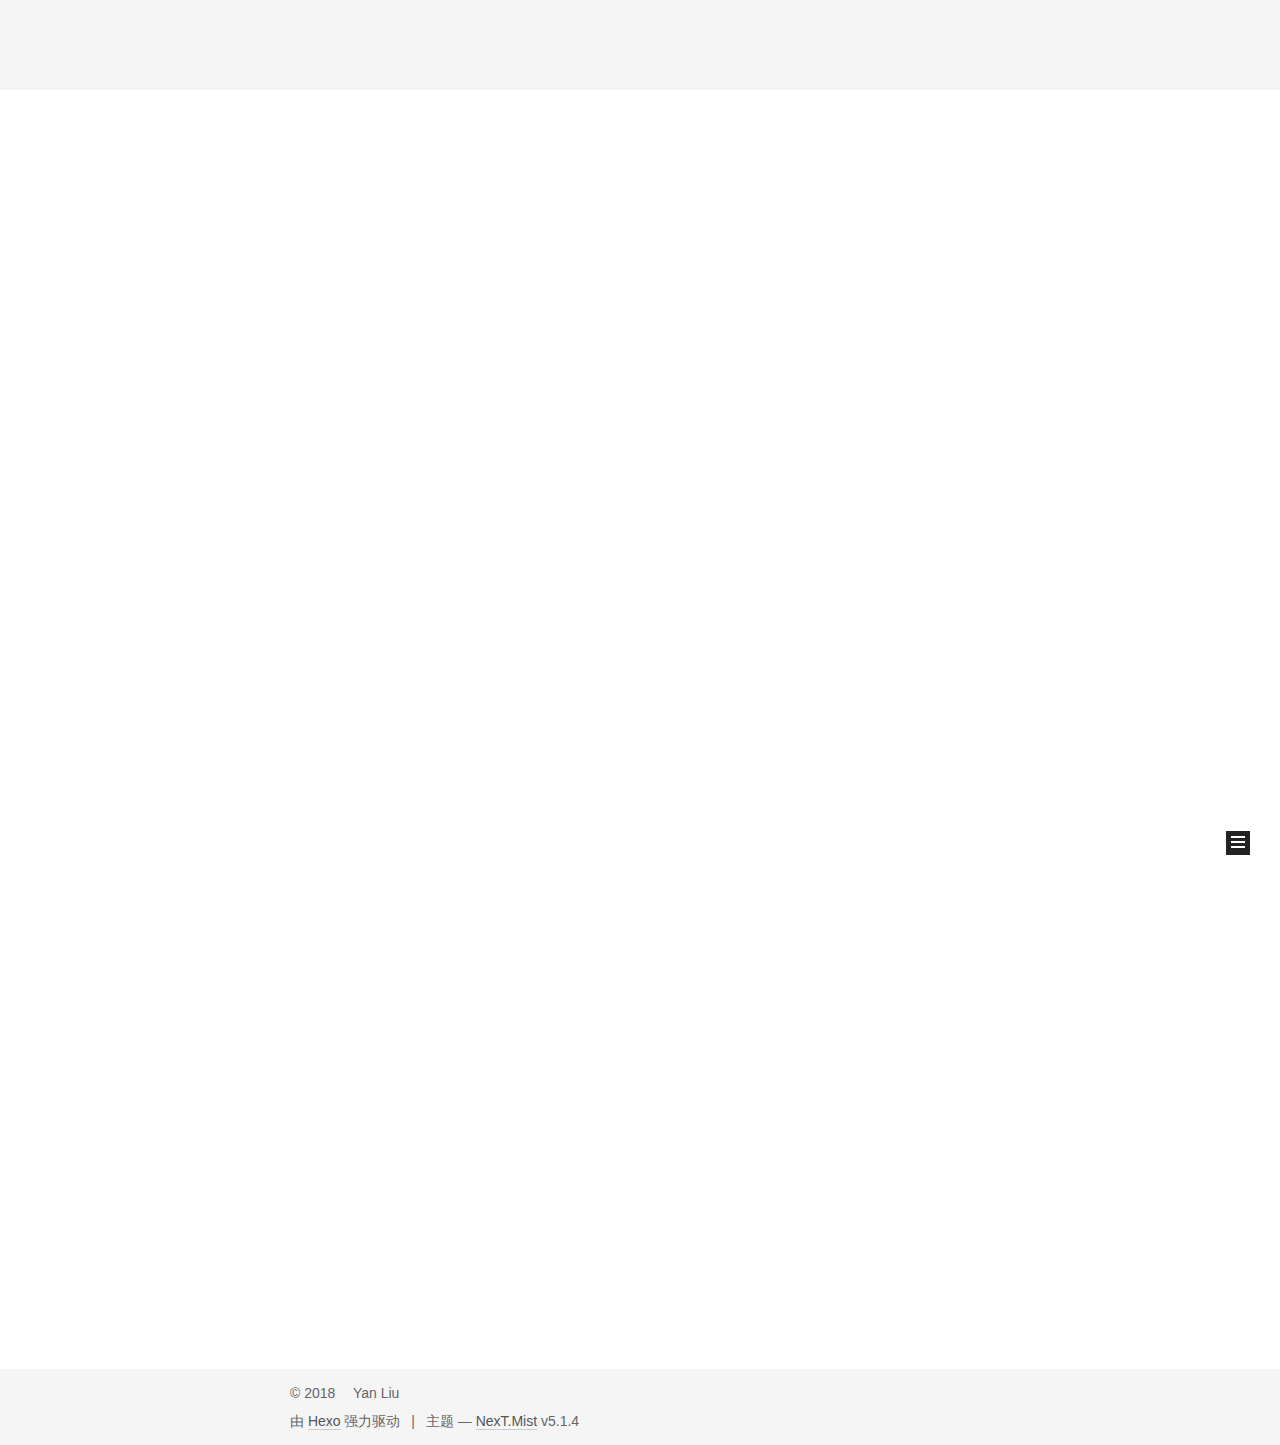
==== commit 4b3fd21c: "Site updated: 2018-06-14 16:09:01" ====
--- a/index.html
+++ b/index.html
@@ -5,7 +5,7 @@
   
 
 
-<html class="theme-next pisces use-motion" lang="zh-Hans">
+<html class="theme-next mist use-motion" lang="zh-Hans">
 <head>
   <meta charset="UTF-8"/>
 <meta http-equiv="X-UA-Compatible" content="IE=edge" />
@@ -93,7 +93,7 @@
   var NexT = window.NexT || {};
   var CONFIG = {
     root: '/',
-    scheme: 'Pisces',
+    scheme: 'Mist',
     version: '5.1.4',
     sidebar: {"position":"left","display":"post","offset":12,"b2t":false,"scrollpercent":false,"onmobile":false},
     fancybox: true,
@@ -568,7 +568,7 @@
 
 
 
-  <div class="theme-info">主题 &mdash; <a class="theme-link" target="_blank" href="https://github.com/iissnan/hexo-theme-next">NexT.Pisces</a> v5.1.4</div>
+  <div class="theme-info">主题 &mdash; <a class="theme-link" target="_blank" href="https://github.com/iissnan/hexo-theme-next">NexT.Mist</a> v5.1.4</div>
 
 
 
@@ -668,13 +668,6 @@
   
   
 
-
-  <script type="text/javascript" src="/js/src/affix.js?v=5.1.4"></script>
-
-  <script type="text/javascript" src="/js/src/schemes/pisces.js?v=5.1.4"></script>
-
-
-
   
 
   
--- a/css/main.css
+++ b/css/main.css
@@ -189,7 +189,7 @@
   font-size: 14px;
   line-height: 2;
   color: #555;
-  background: #f5f7f9;
+  background: #fff;
 }
 @media (max-width: 767px) {
   body {
@@ -226,51 +226,51 @@
   margin: 20px 0 15px;
 }
 h1 {
+  font-size: 24px;
+}
+@media (max-width: 767px) {
+  h1 {
+    font-size: 20px;
+  }
+}
+h2 {
   font-size: 22px;
 }
 @media (max-width: 767px) {
-  h1 {
+  h2 {
     font-size: 18px;
   }
 }
-h2 {
+h3 {
   font-size: 20px;
 }
 @media (max-width: 767px) {
-  h2 {
+  h3 {
     font-size: 16px;
   }
 }
-h3 {
+h4 {
   font-size: 18px;
 }
 @media (max-width: 767px) {
-  h3 {
+  h4 {
     font-size: 14px;
   }
 }
-h4 {
+h5 {
   font-size: 16px;
 }
 @media (max-width: 767px) {
-  h4 {
+  h5 {
     font-size: 12px;
   }
 }
-h5 {
+h6 {
   font-size: 14px;
 }
 @media (max-width: 767px) {
-  h5 {
+  h6 {
     font-size: 10px;
-  }
-}
-h6 {
-  font-size: 12px;
-}
-@media (max-width: 767px) {
-  h6 {
-    font-size: 8px;
   }
 }
 p {
@@ -653,8 +653,8 @@
 @media (min-width: 992px) {
   .full-image.full-image.full-image.full-image {
     max-width: none;
-    width: 118%;
-    margin: 0 -9%;
+    width: 110%;
+    margin: 25px -5%;
   }
 }
 .blockquote-center,
@@ -941,10 +941,10 @@
   padding: 0 20px;
   font-size: 14px;
   color: #555;
-  background: #fff;
-  border: 2px solid #555;
+  background: transparent;
+  border: 2px solid #222;
   text-decoration: none;
-  border-radius: 2px;
+  border-radius: 0;
   transition-property: background-color;
   transition-duration: 0.2s;
   transition-timing-function: ease-in-out;
@@ -953,8 +953,8 @@
 }
 .btn:hover {
   border-color: #222;
-  color: #fff;
-  background: #222;
+  color: #222;
+  background: #fff;
 }
 .btn +.btn {
   margin: 0 0 8px 8px;
@@ -1066,7 +1066,7 @@
   width: 24px;
   background: #222;
   font-size: 12px;
-  opacity: 0.6;
+  opacity: 1;
   color: #fff;
   cursor: pointer;
   text-align: center;
@@ -1087,7 +1087,7 @@
   }
 }
 .back-to-top.back-to-top-on {
-  bottom: 30px;
+  bottom: 19px;
 }
 .header {
   background: transparent;
@@ -1101,7 +1101,7 @@
 }
 .site-meta {
   margin: 0;
-  text-align: center;
+  text-align: left;
 }
 @media (max-width: 767px) {
   .site-meta {
@@ -1112,12 +1112,12 @@
   position: relative;
   display: inline-block;
   padding: 0 40px;
-  color: #fff;
+  color: #222;
   background: #222;
   border-bottom: none;
 }
 .brand:hover {
-  color: #fff;
+  color: #222;
 }
 .logo {
   display: inline-block;
@@ -1136,7 +1136,7 @@
 .site-subtitle {
   margin-top: 10px;
   font-size: 13px;
-  color: #ddd;
+  color: #999;
 }
 .use-motion .brand {
   opacity: 0;
@@ -1209,8 +1209,7 @@
   transition-timing-function: ease-in-out;
   transition-delay: 0s;
 }
-.menu .menu-item a:hover,
-.menu-item-active a {
+.menu .menu-item a:hover {
   border-bottom-color: #222;
 }
 .menu .menu-item .fa {
@@ -1349,7 +1348,7 @@
 .posts-collapse {
   position: relative;
   z-index: 1010;
-  margin-left: 55px;
+  margin-left: 0;
 }
 .posts-collapse::after {
   content: " ";
@@ -1739,20 +1738,20 @@
   display: block;
   margin: 0 auto;
   padding: 2px;
-  max-width: 120px;
+  max-width: 96px;
   height: auto;
-  border: 1px solid #eee;
+  border: 2px solid #333;
 }
 .site-author-name {
-  margin: 0;
+  margin: 5px 0 0;
   text-align: center;
-  color: #222;
-  font-weight: 600;
+  color: #f5f5f5;
+  font-weight: normal;
 }
 .site-description {
-  margin-top: 0;
+  margin-top: 5px;
   text-align: center;
-  font-size: 13px;
+  font-size: 14px;
   color: #999;
 }
 .site-state {
@@ -1764,7 +1763,7 @@
 .site-state-item {
   display: inline-block;
   padding: 0 15px;
-  border-left: 1px solid #eee;
+  border-left: 1px solid #333;
 }
 .site-state-item:first-child {
   border-left: none;
@@ -1777,11 +1776,11 @@
   text-align: center;
   color: inherit;
   font-weight: 600;
-  font-size: 16px;
+  font-size: 18px;
 }
 .site-state-item-name {
   font-size: 13px;
-  color: #999;
+  color: inherit;
 }
 .feed-link {
   margin-top: 20px;
@@ -1823,7 +1822,7 @@
   width: 4px;
   height: 4px;
   border-radius: 50%;
-  background: #c6ff2b;
+  background: #9eff3d;
 }
 .links-of-blogroll {
   font-size: 13px;
@@ -1861,7 +1860,7 @@
   color: #555;
 }
 .sidebar-nav li:hover {
-  color: #fc6423;
+  color: #f5f5f5;
 }
 .page-post-detail .sidebar-nav-toc {
   padding: 0 5px;
@@ -1870,11 +1869,11 @@
   margin-left: 10px;
 }
 .sidebar-nav .sidebar-nav-active {
-  color: #fc6423;
-  border-bottom-color: #fc6423;
+  color: #87daff;
+  border-bottom-color: #87daff;
 }
 .sidebar-nav .sidebar-nav-active:hover {
-  color: #fc6423;
+  color: #87daff;
 }
 .sidebar-panel {
   display: none;
@@ -1907,12 +1906,12 @@
   transition-timing-function: ease-in-out;
   transition-delay: 0s;
   transition-property: all;
-  color: #666;
+  color: #999;
+  border-bottom-color: #555;
+}
+.post-toc ol a:hover {
+  color: #ccc;
   border-bottom-color: #ccc;
-}
-.post-toc ol a:hover {
-  color: #000;
-  border-bottom-color: #000;
 }
 .post-toc .nav-item {
   overflow: hidden;
@@ -1934,14 +1933,14 @@
   display: block;
 }
 .post-toc .nav .active > a {
-  color: #fc6423;
-  border-bottom-color: #fc6423;
+  color: #87daff;
+  border-bottom-color: #87daff;
 }
 .post-toc .nav .active-current > a {
-  color: #fc6423;
+  color: #87daff;
 }
 .post-toc .nav .active-current > a:hover {
-  color: #fc6423;
+  color: #87daff;
 }
 .footer {
   font-size: 14px;
@@ -2346,16 +2345,6 @@
   transform: translate(-50%, -50%);
   color: #ccc;
 }
-@media (min-width: 768px) and (max-width: 991px) {
-  .busuanzi-count {
-    width: auto;
-  }
-}
-@media (max-width: 767px) {
-  .busuanzi-count {
-    width: auto;
-  }
-}
 .site-uv,
 .site-pv,
 .page-pv {
@@ -2591,403 +2580,327 @@
   }
 }
 .page-post-detail .sidebar-toggle-line {
-  background: #fc6423;
+  background: #87daff;
 }
 .page-post-detail .comments {
   overflow: hidden;
 }
+h1,
+h2,
+h3,
+h4,
+h5,
+h6 {
+  margin: 20px 0 10px;
+}
+p {
+  margin: 0 0 25px 0;
+}
+a {
+  border-bottom-color: #ccc;
+}
+hr {
+  margin: 20px 0;
+  height: 2px;
+}
+.main-inner {
+  margin-top: 80px;
+}
 .header {
-  position: relative;
-  margin: 0 auto;
-  width: 960px;
-}
-@media (min-width: 768px) and (max-width: 991px) {
-  .header {
-    width: auto;
-  }
-}
-@media (max-width: 767px) {
-  .header {
-    width: auto;
-  }
+  background: #f5f5f5;
 }
 .header-inner {
-  position: absolute;
-  top: 0;
-  overflow: hidden;
-  padding: 0;
-  width: 240px;
-  background: #fff;
-  box-shadow: initial;
-  border-radius: initial;
-}
-@media (min-width: 1600px) {
-  .container .header-inner {
-    width: 240px;
-  }
-}
-@media (min-width: 768px) and (max-width: 991px) {
-  .header-inner {
-    position: relative;
-    width: auto;
-    border-radius: initial;
-  }
-}
-@media (max-width: 767px) {
-  .header-inner {
-    position: relative;
-    width: auto;
-    border-radius: initial;
-  }
-}
-.main:before,
-.main:after {
+  padding: 25px 0 20px;
+}
+.header-inner:before,
+.header-inner:after {
   content: " ";
   display: table;
 }
-.main:after {
+.header-inner:after {
   clear: both;
 }
-@media (min-width: 768px) and (max-width: 991px) {
-  .main {
-    padding-bottom: 100px;
-  }
-}
-@media (max-width: 767px) {
-  .main {
-    padding-bottom: 100px;
-  }
-}
-.container .main-inner {
-  width: 960px;
-}
-@media (min-width: 768px) and (max-width: 991px) {
+@media (max-width: 767px) {
+  .header-inner {
+    width: auto;
+    margin-bottom: 50px;
+    padding: 10px;
+  }
+}
+.site-meta {
+  float: left;
+  margin-left: -20px;
+  line-height: normal;
+}
+@media (max-width: 767px) {
+  .site-meta {
+    margin-left: 10px;
+  }
+}
+.site-meta .brand {
+  padding: 2px 1px;
+  background: none;
+}
+@media (max-width: 767px) {
+  .site-meta .brand {
+    display: block;
+  }
+}
+.site-meta .logo {
+  display: none;
+}
+.site-meta .site-title {
+  font-size: 22px;
+  font-weight: bolder;
+}
+@media (max-width: 767px) {
+  .site-meta .site-title {
+    line-height: 34px;
+  }
+}
+.logo-line-before,
+.logo-line-after {
+  display: block;
+  overflow: hidden;
+  margin: 0 auto;
+  width: 75%;
+}
+@media (max-width: 767px) {
+  .logo-line-before,
+  .logo-line-after {
+    display: none;
+  }
+}
+.logo-line-before i,
+.logo-line-after i {
+  position: relative;
+  display: block;
+  height: 2px;
+  background: #222;
+}
+@media (max-width: 767px) {
+  .logo-line-before i,
+  .logo-line-after i {
+    height: 3px;
+  }
+}
+.use-motion .logo-line-before i {
+  left: -100%;
+}
+.use-motion .logo-line-after i {
+  right: -100%;
+}
+.site-subtitle {
+  display: none;
+}
+.site-nav-toggle {
+  position: static;
+  float: right;
+}
+.menu {
+  float: right;
+  margin: 8px 0 0 0;
+}
+@media (max-width: 767px) {
+  .menu {
+    margin: 20px 0 0 0;
+    padding: 0;
+  }
+}
+.menu br {
+  display: none;
+}
+.menu .menu-item {
+  margin: 0;
+}
+@media (max-width: 767px) {
+  .menu .menu-item {
+    display: block;
+  }
+}
+.menu .menu-item a {
+  padding: 0 10px;
+  background: none;
+  border: none;
+  border-radius: 2px;
+  transition-property: background;
+}
+@media (max-width: 767px) {
+  .menu .menu-item a {
+    text-align: left;
+  }
+}
+.menu .menu-item a:hover {
+  background: #e1e1e1;
+}
+.menu a::before {
+  display: none;
+}
+@media (max-width: 767px) {
+  .menu a::before {
+    display: block;
+  }
+}
+@media (max-width: 767px) {
+  .menu {
+    float: none;
+  }
+}
+.site-search form {
+  display: none;
+}
+.posts-expand {
+  padding-top: 0;
+}
+.posts-expand .post-title,
+.posts-expand .post-meta {
+  text-align: left;
+}
+@media (max-width: 767px) {
+  .posts-expand .post-title,
+  .posts-expand .post-meta {
+    text-align: center;
+  }
+}
+.posts-expand .post-eof {
+  display: none;
+}
+.posts-expand .post {
+  margin-top: 120px;
+}
+.posts-expand .post:first-child {
+  margin-top: 0;
+}
+.posts-expand .post-meta {
+  margin-top: 5px;
+  margin-bottom: 20px;
+}
+.posts-expand .post-title {
+  position: relative;
+  font-size: 26px;
+  font-weight: 400;
+}
+@media (max-width: 767px) {
+  .posts-expand .post-title {
+    font-size: 22px;
+  }
+}
+@media (min-width: 1600px) {
+  .posts-expand .post-title {
+    font-size: 26px;
+  }
+}
+.posts-expand .post-title:hover:before {
+  background: #222;
+}
+@media (max-width: 767px) {
+  .posts-expand .post-body {
+    font-size: 12px;
+  }
+}
+.posts-expand .post-body img {
+  margin: 0;
+}
+.posts-expand .post-tags {
+  text-align: left;
+}
+.posts-expand .post-tags a {
+  padding: 1px 5px;
+  background: #f5f5f5;
+  border-bottom: none;
+}
+.posts-expand .post-tags a:hover {
+  background: #ccc;
+}
+.posts-expand .post-nav {
+  margin-top: 40px;
+}
+.post-button {
+  margin-top: 20px;
+  text-align: left;
+}
+.post-button a {
+  padding: 0;
+  font-size: 14px;
+  background: none;
+  border: none;
+  border-bottom: 2px solid #666;
+  transition-property: border;
+}
+@media (max-width: 767px) {
+  .post-button a {
+    font-size: 12px;
+  }
+}
+@media (min-width: 1600px) {
+  .post-button a {
+    font-size: 16px;
+  }
+}
+.post-button a:hover {
+  border-bottom-color: #222;
+}
+.links-of-blogroll-inline .links-of-blogroll-item {
+  display: inline-block;
+}
+.btn {
+  padding: 0 10px;
+  border-width: 2px;
+  border-radius: 0;
+}
+.headband {
+  display: none;
+}
+.site-search {
+  position: relative;
+  float: right;
+  margin-top: 5px;
+  padding-top: 3px;
+}
+@media (max-width: 767px) {
+  .site-search {
+    float: none;
+    padding: 0 10px;
+  }
+}
+@media (max-width: 767px) {
   .container .main-inner {
     width: auto;
   }
 }
-@media (max-width: 767px) {
-  .container .main-inner {
-    width: auto;
-  }
-}
-.content-wrap {
-  float: right;
-  box-sizing: border-box;
-  padding: 40px;
-  width: 700px;
-  background: #fff;
-  min-height: 700px;
-  box-shadow: initial;
-  border-radius: initial;
-}
-@media (min-width: 768px) and (max-width: 991px) {
-  .content-wrap {
-    width: 100%;
-    padding: 20px;
-    border-radius: initial;
-  }
-}
-@media (max-width: 767px) {
-  .content-wrap {
-    width: 100%;
-    padding: 20px;
-    min-height: auto;
-    border-radius: initial;
-  }
-}
-.sidebar {
-  position: static;
-  float: left;
-  margin-top: 300px;
-  width: 240px;
-  background: #f5f7f9;
-  box-shadow: none;
-}
-@media (min-width: 768px) and (max-width: 991px) {
-  .sidebar {
-    display: none;
-  }
-}
-@media (max-width: 767px) {
-  .sidebar {
-    display: none;
-  }
-}
-.sidebar-toggle {
+.page-post-detail .post-title,
+.page-post-detail .post-meta {
+  text-align: center;
+}
+.page-post-detail .post-title:before {
   display: none;
 }
+.page-post-detail .post-meta {
+  margin-bottom: 60px;
+}
+.pagination {
+  margin: 120px 0 0;
+  text-align: left;
+}
+@media (max-width: 767px) {
+  .pagination {
+    margin: 80px 10px 0;
+    text-align: center;
+  }
+}
+.footer {
+  margin-top: 80px;
+  padding: 10px 0;
+  background: #f5f5f5;
+  color: #666;
+}
 .footer-inner {
-  width: 960px;
-  padding-left: 260px;
-}
-@media (min-width: 768px) and (max-width: 991px) {
+  margin: 0 auto;
+  text-align: left;
+}
+@media (max-width: 767px) {
   .footer-inner {
     width: auto;
-    padding-left: 0 !important;
-    padding-right: 0 !important;
-  }
-}
-@media (max-width: 767px) {
-  .footer-inner {
-    width: auto;
-    padding-left: 0 !important;
-    padding-right: 0 !important;
-  }
-}
-.sidebar-position-right .header-inner {
-  right: 0;
-}
-.sidebar-position-right .content-wrap {
-  float: left;
-}
-.sidebar-position-right .sidebar {
-  float: right;
-}
-.sidebar-position-right .footer-inner {
-  padding-left: 0;
-  padding-right: 260px;
-}
-.site-brand-wrapper {
-  position: relative;
-}
-.site-meta {
-  padding: 20px 0;
-  color: #fff;
-  background: #222;
-}
-@media (min-width: 768px) and (max-width: 991px) {
-  .site-meta {
-    box-shadow: 0 0 16px rgba(0,0,0,0.5);
-  }
-}
-@media (max-width: 767px) {
-  .site-meta {
-    box-shadow: 0 0 16px rgba(0,0,0,0.5);
-  }
-}
-.brand {
-  padding: 0;
-  background: none;
-}
-.brand:hover {
-  color: #fff;
-}
-.site-subtitle {
-  margin: 10px 10px 0;
-  font-weight: initial;
-}
-.site-search form {
-  display: none;
-}
-.site-nav {
-  border-top: none;
-}
-@media (min-width: 768px) and (max-width: 991px) {
-  .site-nav {
-    display: none !important;
-  }
-}
-@media (min-width: 768px) and (max-width: 991px) {
-  .site-nav-on {
-    display: block !important;
-  }
-}
-.menu .menu-item {
-  display: block;
-  margin: 0;
-}
-.menu .menu-item a {
-  position: relative;
-  box-sizing: border-box;
-  padding: 5px 20px;
-  text-align: left;
-  line-height: inherit;
-  transition-property: background-color;
-  transition-duration: 0.2s;
-  transition-timing-function: ease-in-out;
-  transition-delay: 0s;
-}
-.menu .menu-item a:hover,
-.menu-item-active a {
-  background: #f9f9f9;
-  border-bottom-color: #fff;
-}
-.menu .menu-item br {
-  display: none;
-}
-.menu-item-active a:after {
-  content: " ";
-  position: absolute;
-  top: 50%;
-  margin-top: -3px;
-  right: 15px;
-  width: 6px;
-  height: 6px;
-  border-radius: 50%;
-  background-color: #bbb;
-}
-.btn-bar {
-  background-color: #fff;
-}
-.site-nav-toggle {
-  left: 20px;
-  top: 50%;
-  -webkit-transform: translateY(-50%);
-  -webkit-transform: translateY(-50%);
-  -moz-transform: translateY(-50%);
-  -ms-transform: translateY(-50%);
-  -o-transform: translateY(-50%);
-  transform: translateY(-50%);
-}
-@media (min-width: 768px) and (max-width: 991px) {
-  .site-nav-toggle {
-    display: block;
-  }
-}
-.use-motion .sidebar .motion-element {
-  opacity: 1;
-}
-.sidebar {
-  margin-left: -100%;
-  right: auto;
-  bottom: auto;
-  -webkit-transform: none;
-}
-.sidebar-inner {
-  box-sizing: border-box;
-  width: 240px;
-  color: #555;
-  background: #fff;
-  box-shadow: initial;
-  border-radius: initial;
-  opacity: 0;
-}
-.sidebar-inner.affix {
-  position: fixed;
-  top: 12px;
-}
-.sidebar-inner.affix-bottom {
-  position: absolute;
-}
-.site-overview {
-  text-align: left;
-}
-.site-author:before,
-.site-author:after {
-  content: " ";
-  display: table;
-}
-.site-author:after {
-  clear: both;
-}
-.sidebar a {
-  color: #555;
-}
-.sidebar a:hover {
-  color: #222;
-}
-.site-state-item {
-  padding: 0 10px;
-}
-.links-of-author-item a:before {
-  display: none;
-}
-.links-of-author-item a {
-  border-bottom: none;
-  text-decoration: underline;
-}
-.feed-link {
-  border-top: 1px dotted #ccc;
-  border-bottom: 1px dotted #ccc;
-  text-align: center;
-}
-.feed-link a {
-  display: block;
-  color: #fc6423;
-  border: none;
-}
-.feed-link a:hover {
-  background: none;
-  color: #e34603;
-}
-.feed-link a:hover i {
-  color: #e34603;
-}
-.links-of-author {
-  display: flex;
-  flex-wrap: wrap;
-  justify-content: center;
-}
-.links-of-author-item {
-  margin: 5px 0 0;
-  width: 50%;
-}
-.links-of-author-item a {
-  max-width: 216px;
-  box-sizing: border-box;
-  display: inline-block;
-  margin-right: 0;
-  margin-bottom: 0;
-  padding: 0 5px;
-  overflow: hidden;
-  white-space: nowrap;
-  text-overflow: ellipsis;
-}
-.links-of-author-item a {
-  display: block;
-  text-decoration: none;
-}
-.links-of-author-item a:hover {
-  border-radius: 4px;
-  background: #eee;
-}
-.links-of-author-item .fa {
-  margin-right: 2px;
-  font-size: 16px;
-}
-.links-of-author-item .fa-globe {
-  font-size: 15px;
-}
-.links-of-blogroll {
-  text-align: center;
-  margin-top: 20px;
-  padding: 3px 0 0;
-  border-top: 1px dotted #ccc;
-}
-.links-of-blogroll-title {
-  margin-top: 0;
-}
-.links-of-blogroll-item {
-  padding: 0;
-}
-.links-of-blogroll-inline:before,
-.links-of-blogroll-inline:after {
-  content: " ";
-  display: table;
-}
-.links-of-blogroll-inline:after {
-  clear: both;
-}
-.links-of-blogroll-inline .links-of-blogroll-item {
-  margin: 5px 0 0;
-  width: 50%;
-  display: inline-block;
-  width: unset;
-}
-.links-of-blogroll-inline .links-of-blogroll-item a {
-  max-width: 216px;
-  box-sizing: border-box;
-  display: inline-block;
-  margin-right: 0;
-  margin-bottom: 0;
-  padding: 0 5px;
-  overflow: hidden;
-  white-space: nowrap;
-  text-overflow: ellipsis;
-}
-@media (max-width: 767px) {
-  .post-body {
-    text-align: justify;
-  }
-}
+    text-align: center;
+  }
+}
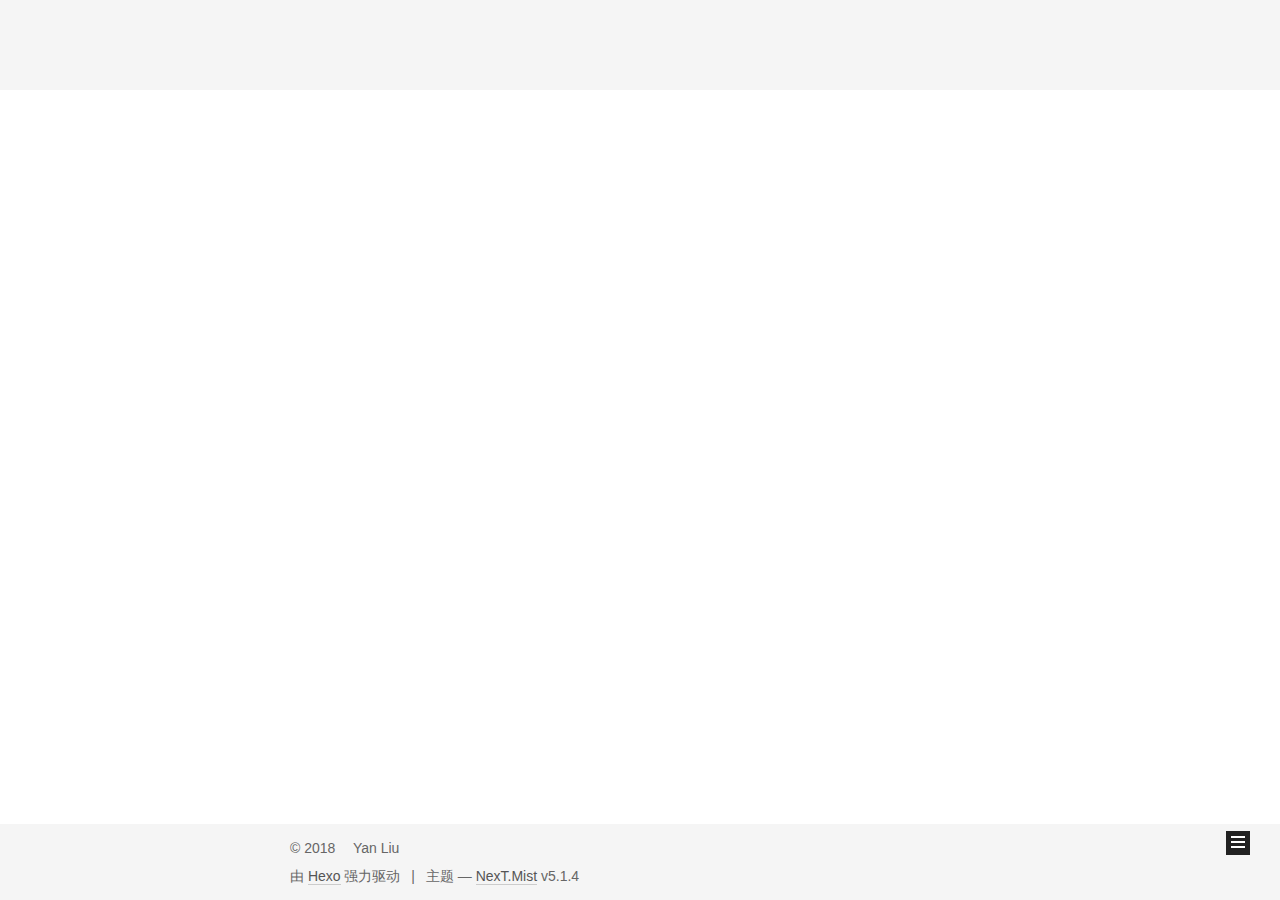
==== commit 8e6790bc: "Site updated: 2018-06-14 16:29:23" ====
--- a/index.html
+++ b/index.html
@@ -157,7 +157,7 @@
       </a>
     </div>
       
-        <p class="site-subtitle"></p>
+        <p class="site-subtitle">�������ֹۣ����������� :)</p>
       
   </div>
 
@@ -215,6 +215,125 @@
           <div id="content" class="content">
             
   <section id="posts" class="posts-expand">
+    
+      
+
+  
+
+  
+  
+  
+
+  <article class="post post-type-normal" itemscope itemtype="http://schema.org/Article">
+  
+  
+  
+  <div class="post-block">
+    <link itemprop="mainEntityOfPage" href="http://yoursite.com/2018/06/14/python数组引用问题/">
+
+    <span hidden itemprop="author" itemscope itemtype="http://schema.org/Person">
+      <meta itemprop="name" content="Yan Liu">
+      <meta itemprop="description" content="">
+      <meta itemprop="image" content="/images/avatar.gif">
+    </span>
+
+    <span hidden itemprop="publisher" itemscope itemtype="http://schema.org/Organization">
+      <meta itemprop="name" content="Yan Liu's Blog">
+    </span>
+
+    
+      <header class="post-header">
+
+        
+        
+          <h1 class="post-title" itemprop="name headline">
+                
+                <a class="post-title-link" href="/2018/06/14/python数组引用问题/" itemprop="url">python数组引用问题</a></h1>
+        
+
+        <div class="post-meta">
+          <span class="post-time">
+            
+              <span class="post-meta-item-icon">
+                <i class="fa fa-calendar-o"></i>
+              </span>
+              
+                <span class="post-meta-item-text">发表于</span>
+              
+              <time title="创建于" itemprop="dateCreated datePublished" datetime="2018-06-14T16:20:18+08:00">
+                2018-06-14
+              </time>
+            
+
+            
+
+            
+          </span>
+
+          
+
+          
+            
+          
+
+          
+          
+
+          
+
+          
+
+          
+
+        </div>
+      </header>
+    
+
+    
+    
+    
+    <div class="post-body" itemprop="articleBody">
+
+      
+      
+
+      
+        
+          
+            
+          
+        
+      
+    </div>
+    
+    
+    
+
+    
+
+    
+
+    
+
+    <footer class="post-footer">
+      
+
+      
+
+      
+
+      
+      
+        <div class="post-eof"></div>
+      
+    </footer>
+  </div>
+  
+  
+  
+  </article>
+
+
     
       
 
@@ -335,134 +454,6 @@
 
 
     
-      
-
-  
-
-  
-  
-  
-
-  <article class="post post-type-normal" itemscope itemtype="http://schema.org/Article">
-  
-  
-  
-  <div class="post-block">
-    <link itemprop="mainEntityOfPage" href="http://yoursite.com/2018/06/14/hello-world/">
-
-    <span hidden itemprop="author" itemscope itemtype="http://schema.org/Person">
-      <meta itemprop="name" content="Yan Liu">
-      <meta itemprop="description" content="">
-      <meta itemprop="image" content="/images/avatar.gif">
-    </span>
-
-    <span hidden itemprop="publisher" itemscope itemtype="http://schema.org/Organization">
-      <meta itemprop="name" content="Yan Liu's Blog">
-    </span>
-
-    
-      <header class="post-header">
-
-        
-        
-          <h1 class="post-title" itemprop="name headline">
-                
-                <a class="post-title-link" href="/2018/06/14/hello-world/" itemprop="url">Hello World</a></h1>
-        
-
-        <div class="post-meta">
-          <span class="post-time">
-            
-              <span class="post-meta-item-icon">
-                <i class="fa fa-calendar-o"></i>
-              </span>
-              
-                <span class="post-meta-item-text">发表于</span>
-              
-              <time title="创建于" itemprop="dateCreated datePublished" datetime="2018-06-14T03:39:24+08:00">
-                2018-06-14
-              </time>
-            
-
-            
-
-            
-          </span>
-
-          
-
-          
-            
-          
-
-          
-          
-
-          
-
-          
-
-          
-
-        </div>
-      </header>
-    
-
-    
-    
-    
-    <div class="post-body" itemprop="articleBody">
-
-      
-      
-
-      
-        
-          
-            <p>Welcome to <a href="https://hexo.io/" target="_blank" rel="noopener">Hexo</a>! This is your very first post. Check <a href="https://hexo.io/docs/" target="_blank" rel="noopener">documentation</a> for more info. If you get any problems when using Hexo, you can find the answer in <a href="https://hexo.io/docs/troubleshooting.html" target="_blank" rel="noopener">troubleshooting</a> or you can ask me on <a href="https://github.com/hexojs/hexo/issues" target="_blank" rel="noopener">GitHub</a>.</p>
-<h2 id="Quick-Start"><a href="#Quick-Start" class="headerlink" title="Quick Start"></a>Quick Start</h2><h3 id="Create-a-new-post"><a href="#Create-a-new-post" class="headerlink" title="Create a new post"></a>Create a new post</h3><figure class="highlight bash"><table><tr><td class="gutter"><pre><span class="line">1</span><br></pre></td><td class="code"><pre><span class="line">$ hexo new <span class="string">"My New Post"</span></span><br></pre></td></tr></table></figure>
-<p>More info: <a href="https://hexo.io/docs/writing.html" target="_blank" rel="noopener">Writing</a></p>
-<h3 id="Run-server"><a href="#Run-server" class="headerlink" title="Run server"></a>Run server</h3><figure class="highlight bash"><table><tr><td class="gutter"><pre><span class="line">1</span><br></pre></td><td class="code"><pre><span class="line">$ hexo server</span><br></pre></td></tr></table></figure>
-<p>More info: <a href="https://hexo.io/docs/server.html" target="_blank" rel="noopener">Server</a></p>
-<h3 id="Generate-static-files"><a href="#Generate-static-files" class="headerlink" title="Generate static files"></a>Generate static files</h3><figure class="highlight bash"><table><tr><td class="gutter"><pre><span class="line">1</span><br></pre></td><td class="code"><pre><span class="line">$ hexo generate</span><br></pre></td></tr></table></figure>
-<p>More info: <a href="https://hexo.io/docs/generating.html" target="_blank" rel="noopener">Generating</a></p>
-<h3 id="Deploy-to-remote-sites"><a href="#Deploy-to-remote-sites" class="headerlink" title="Deploy to remote sites"></a>Deploy to remote sites</h3><figure class="highlight bash"><table><tr><td class="gutter"><pre><span class="line">1</span><br></pre></td><td class="code"><pre><span class="line">$ hexo deploy</span><br></pre></td></tr></table></figure>
-<p>More info: <a href="https://hexo.io/docs/deployment.html" target="_blank" rel="noopener">Deployment</a></p>
-
-          
-        
-      
-    </div>
-    
-    
-    
-
-    
-
-    
-
-    
-
-    <footer class="post-footer">
-      
-
-      
-
-      
-
-      
-      
-        <div class="post-eof"></div>
-      
-    </footer>
-  </div>
-  
-  
-  
-  </article>
-
-
-    
   </section>
 
   
--- a/css/main.css
+++ b/css/main.css
@@ -1822,7 +1822,7 @@
   width: 4px;
   height: 4px;
   border-radius: 50%;
-  background: #9eff3d;
+  background: #baff88;
 }
 .links-of-blogroll {
   font-size: 13px;
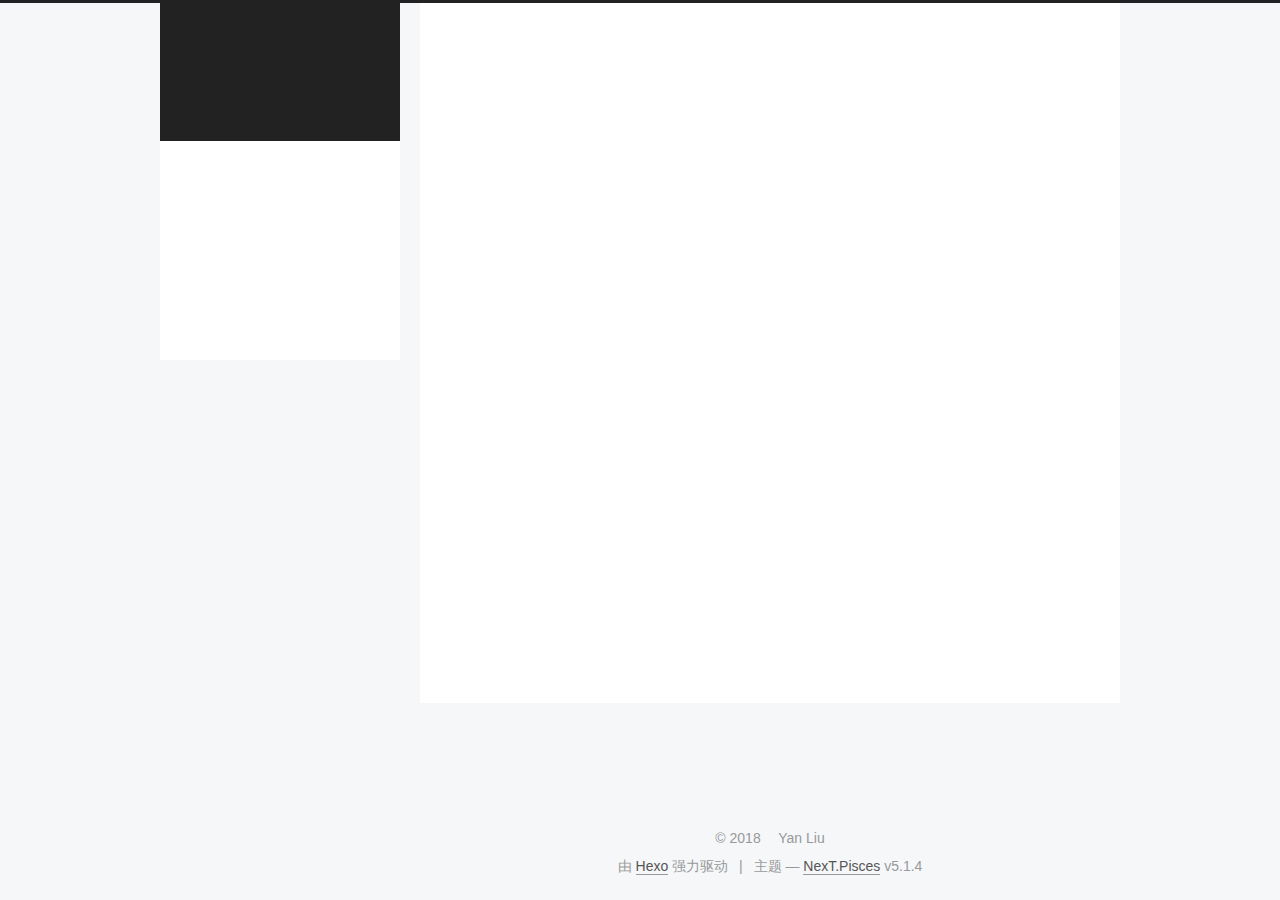
==== commit 734d1412: "Site updated: 2018-06-14 22:30:45" ====
--- a/index.html
+++ b/index.html
@@ -5,7 +5,7 @@
   
 
 
-<html class="theme-next mist use-motion" lang="zh-Hans">
+<html class="theme-next pisces use-motion" lang="zh-Hans">
 <head>
   <meta charset="UTF-8"/>
 <meta http-equiv="X-UA-Compatible" content="IE=edge" />
@@ -93,7 +93,7 @@
   var NexT = window.NexT || {};
   var CONFIG = {
     root: '/',
-    scheme: 'Mist',
+    scheme: 'Pisces',
     version: '5.1.4',
     sidebar: {"position":"left","display":"post","offset":12,"b2t":false,"scrollpercent":false,"onmobile":false},
     fancybox: true,
@@ -187,6 +187,36 @@
         </li>
       
         
+        <li class="menu-item menu-item-about">
+          <a href="/about/" rel="section">
+            
+              <i class="menu-item-icon fa fa-fw fa-user"></i> <br />
+            
+            关于
+          </a>
+        </li>
+      
+        
+        <li class="menu-item menu-item-tags">
+          <a href="/tags/" rel="section">
+            
+              <i class="menu-item-icon fa fa-fw fa-tags"></i> <br />
+            
+            标签
+          </a>
+        </li>
+      
+        
+        <li class="menu-item menu-item-categories">
+          <a href="/categories/" rel="section">
+            
+              <i class="menu-item-icon fa fa-fw fa-th"></i> <br />
+            
+            分类
+          </a>
+        </li>
+      
+        
         <li class="menu-item menu-item-archives">
           <a href="/archives/" rel="section">
             
@@ -215,125 +245,6 @@
           <div id="content" class="content">
             
   <section id="posts" class="posts-expand">
-    
-      
-
-  
-
-  
-  
-  
-
-  <article class="post post-type-normal" itemscope itemtype="http://schema.org/Article">
-  
-  
-  
-  <div class="post-block">
-    <link itemprop="mainEntityOfPage" href="http://yoursite.com/2018/06/14/python数组引用问题/">
-
-    <span hidden itemprop="author" itemscope itemtype="http://schema.org/Person">
-      <meta itemprop="name" content="Yan Liu">
-      <meta itemprop="description" content="">
-      <meta itemprop="image" content="/images/avatar.gif">
-    </span>
-
-    <span hidden itemprop="publisher" itemscope itemtype="http://schema.org/Organization">
-      <meta itemprop="name" content="Yan Liu's Blog">
-    </span>
-
-    
-      <header class="post-header">
-
-        
-        
-          <h1 class="post-title" itemprop="name headline">
-                
-                <a class="post-title-link" href="/2018/06/14/python数组引用问题/" itemprop="url">python数组引用问题</a></h1>
-        
-
-        <div class="post-meta">
-          <span class="post-time">
-            
-              <span class="post-meta-item-icon">
-                <i class="fa fa-calendar-o"></i>
-              </span>
-              
-                <span class="post-meta-item-text">发表于</span>
-              
-              <time title="创建于" itemprop="dateCreated datePublished" datetime="2018-06-14T16:20:18+08:00">
-                2018-06-14
-              </time>
-            
-
-            
-
-            
-          </span>
-
-          
-
-          
-            
-          
-
-          
-          
-
-          
-
-          
-
-          
-
-        </div>
-      </header>
-    
-
-    
-    
-    
-    <div class="post-body" itemprop="articleBody">
-
-      
-      
-
-      
-        
-          
-            
-          
-        
-      
-    </div>
-    
-    
-    
-
-    
-
-    
-
-    
-
-    <footer class="post-footer">
-      
-
-      
-
-      
-
-      
-      
-        <div class="post-eof"></div>
-      
-    </footer>
-  </div>
-  
-  
-  
-  </article>
-
-
     
       
 
@@ -500,7 +411,7 @@
               
                 <a href="/archives/">
               
-                  <span class="site-state-item-count">2</span>
+                  <span class="site-state-item-count">1</span>
                   <span class="site-state-item-name">日志</span>
                 </a>
               </div>
@@ -559,7 +470,7 @@
 
 
 
-  <div class="theme-info">主题 &mdash; <a class="theme-link" target="_blank" href="https://github.com/iissnan/hexo-theme-next">NexT.Mist</a> v5.1.4</div>
+  <div class="theme-info">主题 &mdash; <a class="theme-link" target="_blank" href="https://github.com/iissnan/hexo-theme-next">NexT.Pisces</a> v5.1.4</div>
 
 
 
@@ -659,6 +570,13 @@
   
   
 
+
+  <script type="text/javascript" src="/js/src/affix.js?v=5.1.4"></script>
+
+  <script type="text/javascript" src="/js/src/schemes/pisces.js?v=5.1.4"></script>
+
+
+
   
 
   
--- a/css/main.css
+++ b/css/main.css
@@ -189,7 +189,7 @@
   font-size: 14px;
   line-height: 2;
   color: #555;
-  background: #fff;
+  background: #f5f7f9;
 }
 @media (max-width: 767px) {
   body {
@@ -226,51 +226,51 @@
   margin: 20px 0 15px;
 }
 h1 {
-  font-size: 24px;
+  font-size: 22px;
 }
 @media (max-width: 767px) {
   h1 {
-    font-size: 20px;
+    font-size: 18px;
   }
 }
 h2 {
-  font-size: 22px;
+  font-size: 20px;
 }
 @media (max-width: 767px) {
   h2 {
-    font-size: 18px;
+    font-size: 16px;
   }
 }
 h3 {
-  font-size: 20px;
+  font-size: 18px;
 }
 @media (max-width: 767px) {
   h3 {
-    font-size: 16px;
+    font-size: 14px;
   }
 }
 h4 {
-  font-size: 18px;
+  font-size: 16px;
 }
 @media (max-width: 767px) {
   h4 {
-    font-size: 14px;
+    font-size: 12px;
   }
 }
 h5 {
-  font-size: 16px;
+  font-size: 14px;
 }
 @media (max-width: 767px) {
   h5 {
-    font-size: 12px;
+    font-size: 10px;
   }
 }
 h6 {
-  font-size: 14px;
+  font-size: 12px;
 }
 @media (max-width: 767px) {
   h6 {
-    font-size: 10px;
+    font-size: 8px;
   }
 }
 p {
@@ -653,8 +653,8 @@
 @media (min-width: 992px) {
   .full-image.full-image.full-image.full-image {
     max-width: none;
-    width: 110%;
-    margin: 25px -5%;
+    width: 118%;
+    margin: 0 -9%;
   }
 }
 .blockquote-center,
@@ -941,10 +941,10 @@
   padding: 0 20px;
   font-size: 14px;
   color: #555;
-  background: transparent;
-  border: 2px solid #222;
+  background: #fff;
+  border: 2px solid #555;
   text-decoration: none;
-  border-radius: 0;
+  border-radius: 2px;
   transition-property: background-color;
   transition-duration: 0.2s;
   transition-timing-function: ease-in-out;
@@ -953,8 +953,8 @@
 }
 .btn:hover {
   border-color: #222;
-  color: #222;
-  background: #fff;
+  color: #fff;
+  background: #222;
 }
 .btn +.btn {
   margin: 0 0 8px 8px;
@@ -1066,7 +1066,7 @@
   width: 24px;
   background: #222;
   font-size: 12px;
-  opacity: 1;
+  opacity: 0.6;
   color: #fff;
   cursor: pointer;
   text-align: center;
@@ -1087,7 +1087,7 @@
   }
 }
 .back-to-top.back-to-top-on {
-  bottom: 19px;
+  bottom: 30px;
 }
 .header {
   background: transparent;
@@ -1101,7 +1101,7 @@
 }
 .site-meta {
   margin: 0;
-  text-align: left;
+  text-align: center;
 }
 @media (max-width: 767px) {
   .site-meta {
@@ -1112,12 +1112,12 @@
   position: relative;
   display: inline-block;
   padding: 0 40px;
-  color: #222;
+  color: #fff;
   background: #222;
   border-bottom: none;
 }
 .brand:hover {
-  color: #222;
+  color: #fff;
 }
 .logo {
   display: inline-block;
@@ -1136,7 +1136,7 @@
 .site-subtitle {
   margin-top: 10px;
   font-size: 13px;
-  color: #999;
+  color: #ddd;
 }
 .use-motion .brand {
   opacity: 0;
@@ -1209,7 +1209,8 @@
   transition-timing-function: ease-in-out;
   transition-delay: 0s;
 }
-.menu .menu-item a:hover {
+.menu .menu-item a:hover,
+.menu-item-active a {
   border-bottom-color: #222;
 }
 .menu .menu-item .fa {
@@ -1348,7 +1349,7 @@
 .posts-collapse {
   position: relative;
   z-index: 1010;
-  margin-left: 0;
+  margin-left: 55px;
 }
 .posts-collapse::after {
   content: " ";
@@ -1738,20 +1739,20 @@
   display: block;
   margin: 0 auto;
   padding: 2px;
-  max-width: 96px;
+  max-width: 120px;
   height: auto;
-  border: 2px solid #333;
+  border: 1px solid #eee;
 }
 .site-author-name {
-  margin: 5px 0 0;
+  margin: 0;
   text-align: center;
-  color: #f5f5f5;
-  font-weight: normal;
+  color: #222;
+  font-weight: 600;
 }
 .site-description {
-  margin-top: 5px;
+  margin-top: 0;
   text-align: center;
-  font-size: 14px;
+  font-size: 13px;
   color: #999;
 }
 .site-state {
@@ -1763,7 +1764,7 @@
 .site-state-item {
   display: inline-block;
   padding: 0 15px;
-  border-left: 1px solid #333;
+  border-left: 1px solid #eee;
 }
 .site-state-item:first-child {
   border-left: none;
@@ -1776,11 +1777,11 @@
   text-align: center;
   color: inherit;
   font-weight: 600;
-  font-size: 18px;
+  font-size: 16px;
 }
 .site-state-item-name {
   font-size: 13px;
-  color: inherit;
+  color: #999;
 }
 .feed-link {
   margin-top: 20px;
@@ -1822,7 +1823,7 @@
   width: 4px;
   height: 4px;
   border-radius: 50%;
-  background: #baff88;
+  background: #cf50ff;
 }
 .links-of-blogroll {
   font-size: 13px;
@@ -1860,7 +1861,7 @@
   color: #555;
 }
 .sidebar-nav li:hover {
-  color: #f5f5f5;
+  color: #fc6423;
 }
 .page-post-detail .sidebar-nav-toc {
   padding: 0 5px;
@@ -1869,11 +1870,11 @@
   margin-left: 10px;
 }
 .sidebar-nav .sidebar-nav-active {
-  color: #87daff;
-  border-bottom-color: #87daff;
+  color: #fc6423;
+  border-bottom-color: #fc6423;
 }
 .sidebar-nav .sidebar-nav-active:hover {
-  color: #87daff;
+  color: #fc6423;
 }
 .sidebar-panel {
   display: none;
@@ -1906,12 +1907,12 @@
   transition-timing-function: ease-in-out;
   transition-delay: 0s;
   transition-property: all;
-  color: #999;
-  border-bottom-color: #555;
+  color: #666;
+  border-bottom-color: #ccc;
 }
 .post-toc ol a:hover {
-  color: #ccc;
-  border-bottom-color: #ccc;
+  color: #000;
+  border-bottom-color: #000;
 }
 .post-toc .nav-item {
   overflow: hidden;
@@ -1933,14 +1934,14 @@
   display: block;
 }
 .post-toc .nav .active > a {
-  color: #87daff;
-  border-bottom-color: #87daff;
+  color: #fc6423;
+  border-bottom-color: #fc6423;
 }
 .post-toc .nav .active-current > a {
-  color: #87daff;
+  color: #fc6423;
 }
 .post-toc .nav .active-current > a:hover {
-  color: #87daff;
+  color: #fc6423;
 }
 .footer {
   font-size: 14px;
@@ -2345,6 +2346,16 @@
   transform: translate(-50%, -50%);
   color: #ccc;
 }
+@media (min-width: 768px) and (max-width: 991px) {
+  .busuanzi-count {
+    width: auto;
+  }
+}
+@media (max-width: 767px) {
+  .busuanzi-count {
+    width: auto;
+  }
+}
 .site-uv,
 .site-pv,
 .page-pv {
@@ -2580,327 +2591,403 @@
   }
 }
 .page-post-detail .sidebar-toggle-line {
-  background: #87daff;
+  background: #fc6423;
 }
 .page-post-detail .comments {
   overflow: hidden;
 }
-h1,
-h2,
-h3,
-h4,
-h5,
-h6 {
-  margin: 20px 0 10px;
-}
-p {
-  margin: 0 0 25px 0;
-}
-a {
-  border-bottom-color: #ccc;
-}
-hr {
-  margin: 20px 0;
-  height: 2px;
-}
-.main-inner {
-  margin-top: 80px;
-}
 .header {
-  background: #f5f5f5;
+  position: relative;
+  margin: 0 auto;
+  width: 960px;
+}
+@media (min-width: 768px) and (max-width: 991px) {
+  .header {
+    width: auto;
+  }
+}
+@media (max-width: 767px) {
+  .header {
+    width: auto;
+  }
 }
 .header-inner {
-  padding: 25px 0 20px;
-}
-.header-inner:before,
-.header-inner:after {
+  position: absolute;
+  top: 0;
+  overflow: hidden;
+  padding: 0;
+  width: 240px;
+  background: #fff;
+  box-shadow: initial;
+  border-radius: initial;
+}
+@media (min-width: 1600px) {
+  .container .header-inner {
+    width: 240px;
+  }
+}
+@media (min-width: 768px) and (max-width: 991px) {
+  .header-inner {
+    position: relative;
+    width: auto;
+    border-radius: initial;
+  }
+}
+@media (max-width: 767px) {
+  .header-inner {
+    position: relative;
+    width: auto;
+    border-radius: initial;
+  }
+}
+.main:before,
+.main:after {
   content: " ";
   display: table;
 }
-.header-inner:after {
+.main:after {
   clear: both;
 }
-@media (max-width: 767px) {
-  .header-inner {
+@media (min-width: 768px) and (max-width: 991px) {
+  .main {
+    padding-bottom: 100px;
+  }
+}
+@media (max-width: 767px) {
+  .main {
+    padding-bottom: 100px;
+  }
+}
+.container .main-inner {
+  width: 960px;
+}
+@media (min-width: 768px) and (max-width: 991px) {
+  .container .main-inner {
     width: auto;
-    margin-bottom: 50px;
-    padding: 10px;
-  }
+  }
+}
+@media (max-width: 767px) {
+  .container .main-inner {
+    width: auto;
+  }
+}
+.content-wrap {
+  float: right;
+  box-sizing: border-box;
+  padding: 40px;
+  width: 700px;
+  background: #fff;
+  min-height: 700px;
+  box-shadow: initial;
+  border-radius: initial;
+}
+@media (min-width: 768px) and (max-width: 991px) {
+  .content-wrap {
+    width: 100%;
+    padding: 20px;
+    border-radius: initial;
+  }
+}
+@media (max-width: 767px) {
+  .content-wrap {
+    width: 100%;
+    padding: 20px;
+    min-height: auto;
+    border-radius: initial;
+  }
+}
+.sidebar {
+  position: static;
+  float: left;
+  margin-top: 300px;
+  width: 240px;
+  background: #f5f7f9;
+  box-shadow: none;
+}
+@media (min-width: 768px) and (max-width: 991px) {
+  .sidebar {
+    display: none;
+  }
+}
+@media (max-width: 767px) {
+  .sidebar {
+    display: none;
+  }
+}
+.sidebar-toggle {
+  display: none;
+}
+.footer-inner {
+  width: 960px;
+  padding-left: 260px;
+}
+@media (min-width: 768px) and (max-width: 991px) {
+  .footer-inner {
+    width: auto;
+    padding-left: 0 !important;
+    padding-right: 0 !important;
+  }
+}
+@media (max-width: 767px) {
+  .footer-inner {
+    width: auto;
+    padding-left: 0 !important;
+    padding-right: 0 !important;
+  }
+}
+.sidebar-position-right .header-inner {
+  right: 0;
+}
+.sidebar-position-right .content-wrap {
+  float: left;
+}
+.sidebar-position-right .sidebar {
+  float: right;
+}
+.sidebar-position-right .footer-inner {
+  padding-left: 0;
+  padding-right: 260px;
+}
+.site-brand-wrapper {
+  position: relative;
 }
 .site-meta {
-  float: left;
-  margin-left: -20px;
-  line-height: normal;
-}
-@media (max-width: 767px) {
+  padding: 20px 0;
+  color: #fff;
+  background: #222;
+}
+@media (min-width: 768px) and (max-width: 991px) {
   .site-meta {
-    margin-left: 10px;
-  }
-}
-.site-meta .brand {
-  padding: 2px 1px;
+    box-shadow: 0 0 16px rgba(0,0,0,0.5);
+  }
+}
+@media (max-width: 767px) {
+  .site-meta {
+    box-shadow: 0 0 16px rgba(0,0,0,0.5);
+  }
+}
+.brand {
+  padding: 0;
   background: none;
 }
-@media (max-width: 767px) {
-  .site-meta .brand {
-    display: block;
-  }
-}
-.site-meta .logo {
-  display: none;
-}
-.site-meta .site-title {
-  font-size: 22px;
-  font-weight: bolder;
-}
-@media (max-width: 767px) {
-  .site-meta .site-title {
-    line-height: 34px;
-  }
-}
-.logo-line-before,
-.logo-line-after {
-  display: block;
-  overflow: hidden;
-  margin: 0 auto;
-  width: 75%;
-}
-@media (max-width: 767px) {
-  .logo-line-before,
-  .logo-line-after {
-    display: none;
-  }
-}
-.logo-line-before i,
-.logo-line-after i {
-  position: relative;
-  display: block;
-  height: 2px;
-  background: #222;
-}
-@media (max-width: 767px) {
-  .logo-line-before i,
-  .logo-line-after i {
-    height: 3px;
-  }
-}
-.use-motion .logo-line-before i {
-  left: -100%;
-}
-.use-motion .logo-line-after i {
-  right: -100%;
+.brand:hover {
+  color: #fff;
 }
 .site-subtitle {
-  display: none;
-}
-.site-nav-toggle {
-  position: static;
-  float: right;
-}
-.menu {
-  float: right;
-  margin: 8px 0 0 0;
-}
-@media (max-width: 767px) {
-  .menu {
-    margin: 20px 0 0 0;
-    padding: 0;
-  }
-}
-.menu br {
-  display: none;
-}
-.menu .menu-item {
-  margin: 0;
-}
-@media (max-width: 767px) {
-  .menu .menu-item {
-    display: block;
-  }
-}
-.menu .menu-item a {
-  padding: 0 10px;
-  background: none;
-  border: none;
-  border-radius: 2px;
-  transition-property: background;
-}
-@media (max-width: 767px) {
-  .menu .menu-item a {
-    text-align: left;
-  }
-}
-.menu .menu-item a:hover {
-  background: #e1e1e1;
-}
-.menu a::before {
-  display: none;
-}
-@media (max-width: 767px) {
-  .menu a::before {
-    display: block;
-  }
-}
-@media (max-width: 767px) {
-  .menu {
-    float: none;
-  }
+  margin: 10px 10px 0;
+  font-weight: initial;
 }
 .site-search form {
   display: none;
 }
-.posts-expand {
-  padding-top: 0;
-}
-.posts-expand .post-title,
-.posts-expand .post-meta {
+.site-nav {
+  border-top: none;
+}
+@media (min-width: 768px) and (max-width: 991px) {
+  .site-nav {
+    display: none !important;
+  }
+}
+@media (min-width: 768px) and (max-width: 991px) {
+  .site-nav-on {
+    display: block !important;
+  }
+}
+.menu .menu-item {
+  display: block;
+  margin: 0;
+}
+.menu .menu-item a {
+  position: relative;
+  box-sizing: border-box;
+  padding: 5px 20px;
   text-align: left;
-}
-@media (max-width: 767px) {
-  .posts-expand .post-title,
-  .posts-expand .post-meta {
-    text-align: center;
-  }
-}
-.posts-expand .post-eof {
+  line-height: inherit;
+  transition-property: background-color;
+  transition-duration: 0.2s;
+  transition-timing-function: ease-in-out;
+  transition-delay: 0s;
+}
+.menu .menu-item a:hover,
+.menu-item-active a {
+  background: #f9f9f9;
+  border-bottom-color: #fff;
+}
+.menu .menu-item br {
   display: none;
 }
-.posts-expand .post {
-  margin-top: 120px;
-}
-.posts-expand .post:first-child {
+.menu-item-active a:after {
+  content: " ";
+  position: absolute;
+  top: 50%;
+  margin-top: -3px;
+  right: 15px;
+  width: 6px;
+  height: 6px;
+  border-radius: 50%;
+  background-color: #bbb;
+}
+.btn-bar {
+  background-color: #fff;
+}
+.site-nav-toggle {
+  left: 20px;
+  top: 50%;
+  -webkit-transform: translateY(-50%);
+  -webkit-transform: translateY(-50%);
+  -moz-transform: translateY(-50%);
+  -ms-transform: translateY(-50%);
+  -o-transform: translateY(-50%);
+  transform: translateY(-50%);
+}
+@media (min-width: 768px) and (max-width: 991px) {
+  .site-nav-toggle {
+    display: block;
+  }
+}
+.use-motion .sidebar .motion-element {
+  opacity: 1;
+}
+.sidebar {
+  margin-left: -100%;
+  right: auto;
+  bottom: auto;
+  -webkit-transform: none;
+}
+.sidebar-inner {
+  box-sizing: border-box;
+  width: 240px;
+  color: #555;
+  background: #fff;
+  box-shadow: initial;
+  border-radius: initial;
+  opacity: 0;
+}
+.sidebar-inner.affix {
+  position: fixed;
+  top: 12px;
+}
+.sidebar-inner.affix-bottom {
+  position: absolute;
+}
+.site-overview {
+  text-align: left;
+}
+.site-author:before,
+.site-author:after {
+  content: " ";
+  display: table;
+}
+.site-author:after {
+  clear: both;
+}
+.sidebar a {
+  color: #555;
+}
+.sidebar a:hover {
+  color: #222;
+}
+.site-state-item {
+  padding: 0 10px;
+}
+.links-of-author-item a:before {
+  display: none;
+}
+.links-of-author-item a {
+  border-bottom: none;
+  text-decoration: underline;
+}
+.feed-link {
+  border-top: 1px dotted #ccc;
+  border-bottom: 1px dotted #ccc;
+  text-align: center;
+}
+.feed-link a {
+  display: block;
+  color: #fc6423;
+  border: none;
+}
+.feed-link a:hover {
+  background: none;
+  color: #e34603;
+}
+.feed-link a:hover i {
+  color: #e34603;
+}
+.links-of-author {
+  display: flex;
+  flex-wrap: wrap;
+  justify-content: center;
+}
+.links-of-author-item {
+  margin: 5px 0 0;
+  width: 50%;
+}
+.links-of-author-item a {
+  max-width: 216px;
+  box-sizing: border-box;
+  display: inline-block;
+  margin-right: 0;
+  margin-bottom: 0;
+  padding: 0 5px;
+  overflow: hidden;
+  white-space: nowrap;
+  text-overflow: ellipsis;
+}
+.links-of-author-item a {
+  display: block;
+  text-decoration: none;
+}
+.links-of-author-item a:hover {
+  border-radius: 4px;
+  background: #eee;
+}
+.links-of-author-item .fa {
+  margin-right: 2px;
+  font-size: 16px;
+}
+.links-of-author-item .fa-globe {
+  font-size: 15px;
+}
+.links-of-blogroll {
+  text-align: center;
+  margin-top: 20px;
+  padding: 3px 0 0;
+  border-top: 1px dotted #ccc;
+}
+.links-of-blogroll-title {
   margin-top: 0;
 }
-.posts-expand .post-meta {
-  margin-top: 5px;
-  margin-bottom: 20px;
-}
-.posts-expand .post-title {
-  position: relative;
-  font-size: 26px;
-  font-weight: 400;
-}
-@media (max-width: 767px) {
-  .posts-expand .post-title {
-    font-size: 22px;
-  }
-}
-@media (min-width: 1600px) {
-  .posts-expand .post-title {
-    font-size: 26px;
-  }
-}
-.posts-expand .post-title:hover:before {
-  background: #222;
-}
-@media (max-width: 767px) {
-  .posts-expand .post-body {
-    font-size: 12px;
-  }
-}
-.posts-expand .post-body img {
-  margin: 0;
-}
-.posts-expand .post-tags {
-  text-align: left;
-}
-.posts-expand .post-tags a {
-  padding: 1px 5px;
-  background: #f5f5f5;
-  border-bottom: none;
-}
-.posts-expand .post-tags a:hover {
-  background: #ccc;
-}
-.posts-expand .post-nav {
-  margin-top: 40px;
-}
-.post-button {
-  margin-top: 20px;
-  text-align: left;
-}
-.post-button a {
+.links-of-blogroll-item {
   padding: 0;
-  font-size: 14px;
-  background: none;
-  border: none;
-  border-bottom: 2px solid #666;
-  transition-property: border;
-}
-@media (max-width: 767px) {
-  .post-button a {
-    font-size: 12px;
-  }
-}
-@media (min-width: 1600px) {
-  .post-button a {
-    font-size: 16px;
-  }
-}
-.post-button a:hover {
-  border-bottom-color: #222;
+}
+.links-of-blogroll-inline:before,
+.links-of-blogroll-inline:after {
+  content: " ";
+  display: table;
+}
+.links-of-blogroll-inline:after {
+  clear: both;
 }
 .links-of-blogroll-inline .links-of-blogroll-item {
-  display: inline-block;
-}
-.btn {
-  padding: 0 10px;
-  border-width: 2px;
-  border-radius: 0;
-}
-.headband {
-  display: none;
-}
-.site-search {
-  position: relative;
-  float: right;
-  margin-top: 5px;
-  padding-top: 3px;
-}
-@media (max-width: 767px) {
-  .site-search {
-    float: none;
-    padding: 0 10px;
-  }
-}
-@media (max-width: 767px) {
-  .container .main-inner {
-    width: auto;
-  }
-}
-.page-post-detail .post-title,
-.page-post-detail .post-meta {
-  text-align: center;
-}
-.page-post-detail .post-title:before {
-  display: none;
-}
-.page-post-detail .post-meta {
-  margin-bottom: 60px;
-}
-.pagination {
-  margin: 120px 0 0;
-  text-align: left;
-}
-@media (max-width: 767px) {
-  .pagination {
-    margin: 80px 10px 0;
-    text-align: center;
-  }
-}
-.footer {
-  margin-top: 80px;
-  padding: 10px 0;
-  background: #f5f5f5;
-  color: #666;
-}
-.footer-inner {
-  margin: 0 auto;
-  text-align: left;
-}
-@media (max-width: 767px) {
-  .footer-inner {
-    width: auto;
-    text-align: center;
-  }
-}
+  margin: 5px 0 0;
+  width: 50%;
+  display: inline-block;
+  width: unset;
+}
+.links-of-blogroll-inline .links-of-blogroll-item a {
+  max-width: 216px;
+  box-sizing: border-box;
+  display: inline-block;
+  margin-right: 0;
+  margin-bottom: 0;
+  padding: 0 5px;
+  overflow: hidden;
+  white-space: nowrap;
+  text-overflow: ellipsis;
+}
+@media (max-width: 767px) {
+  .post-body {
+    text-align: justify;
+  }
+}
